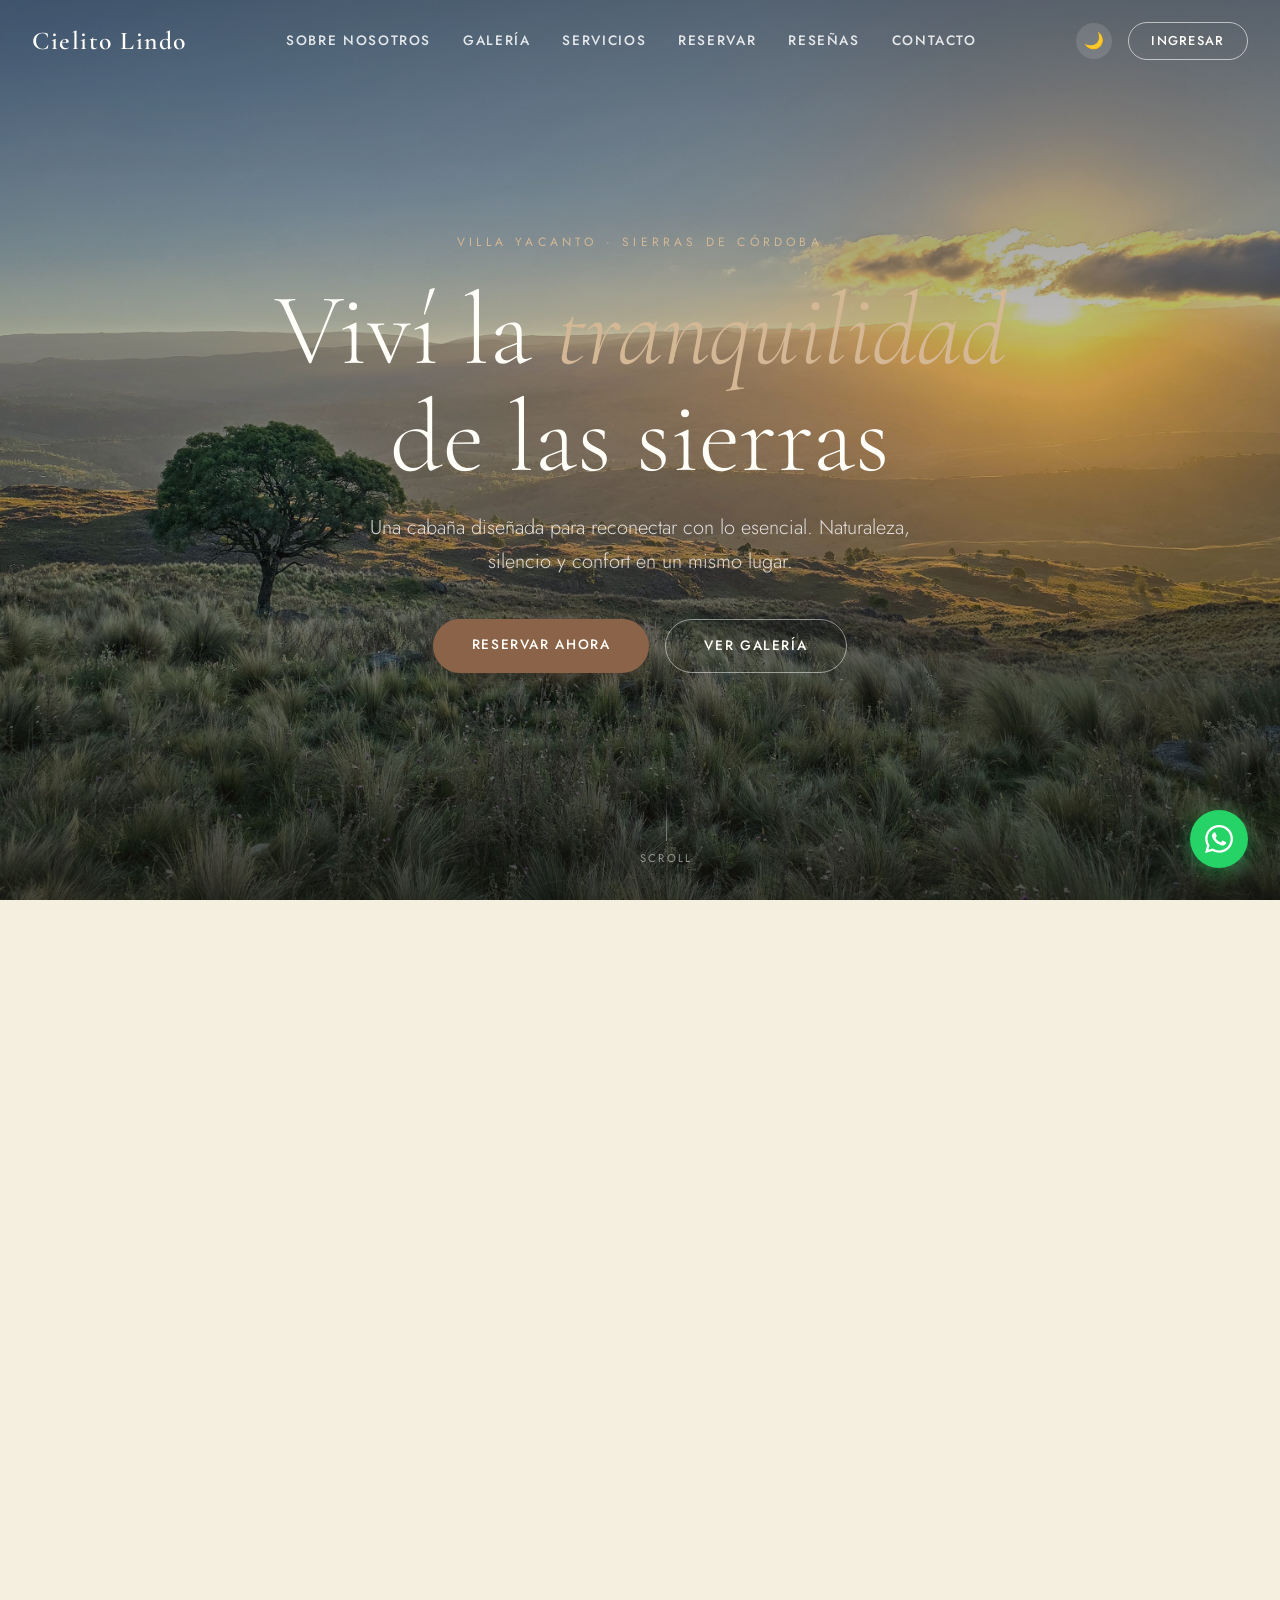
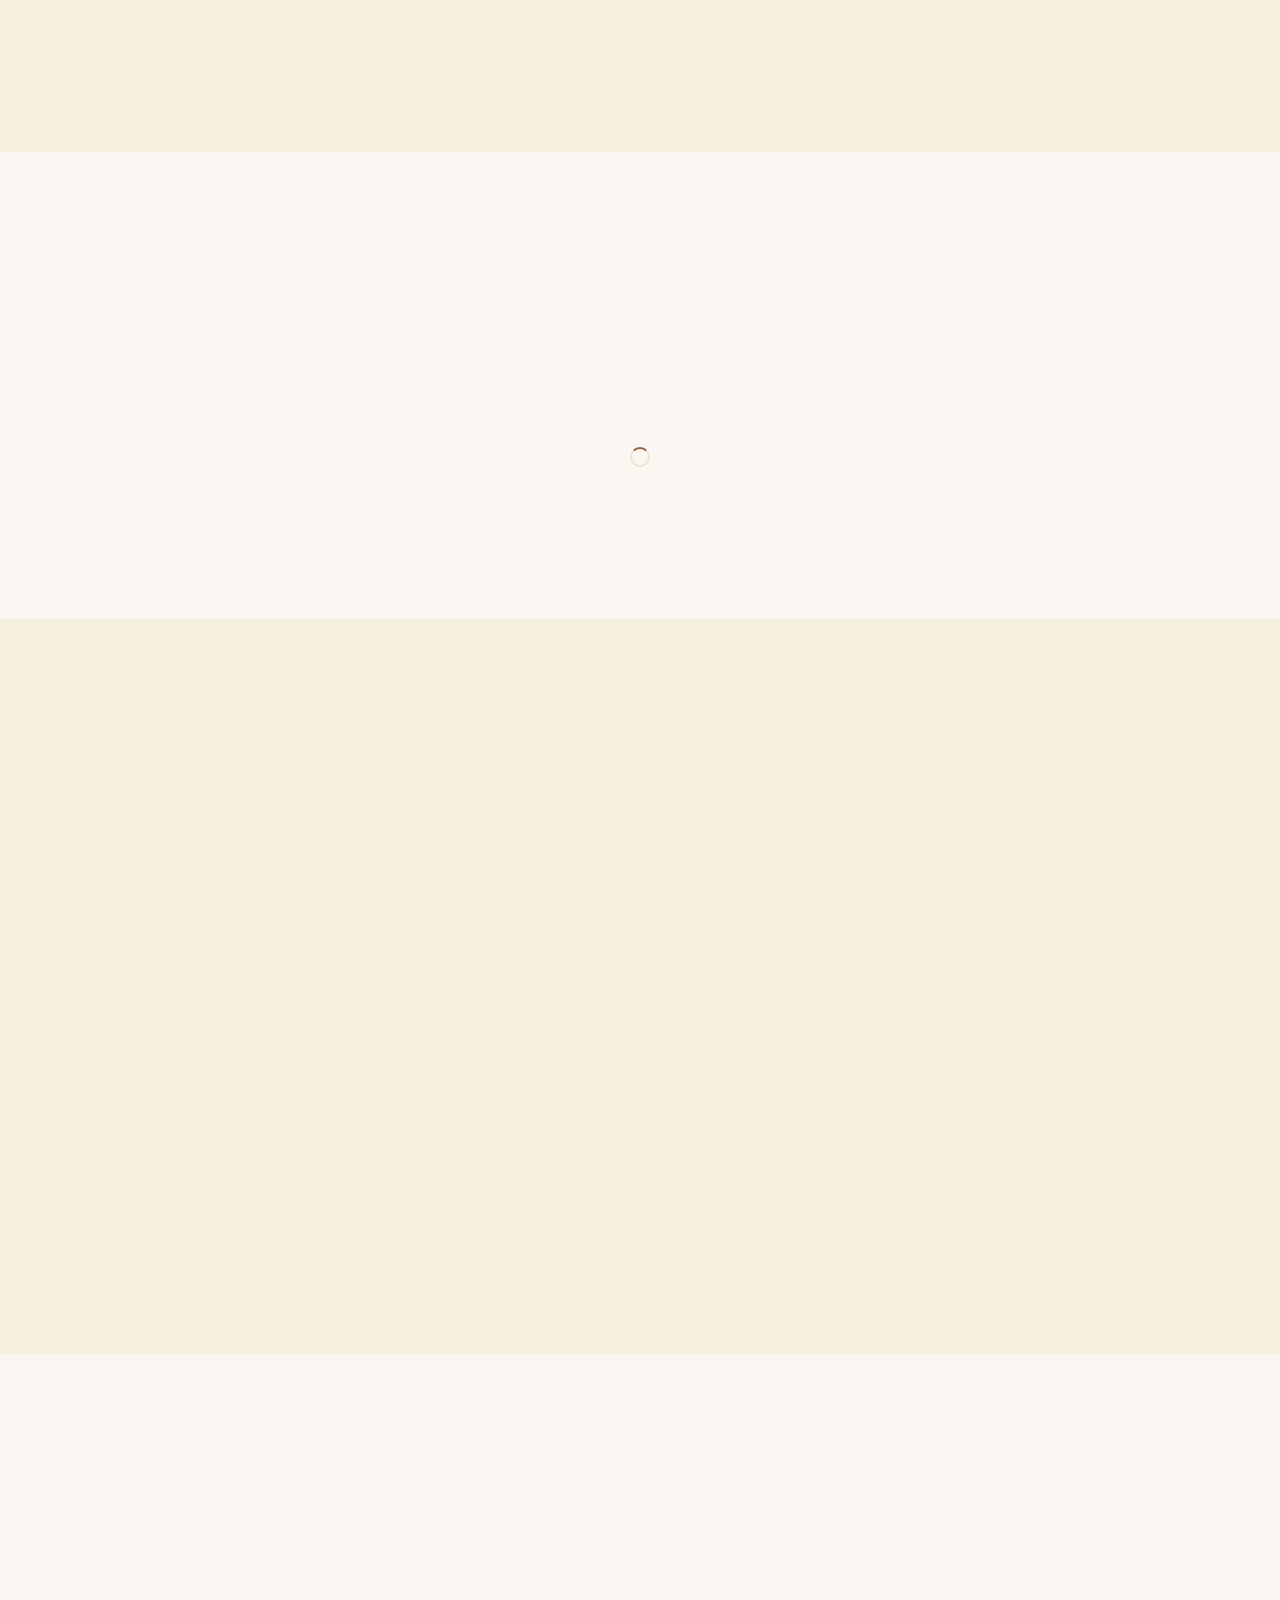
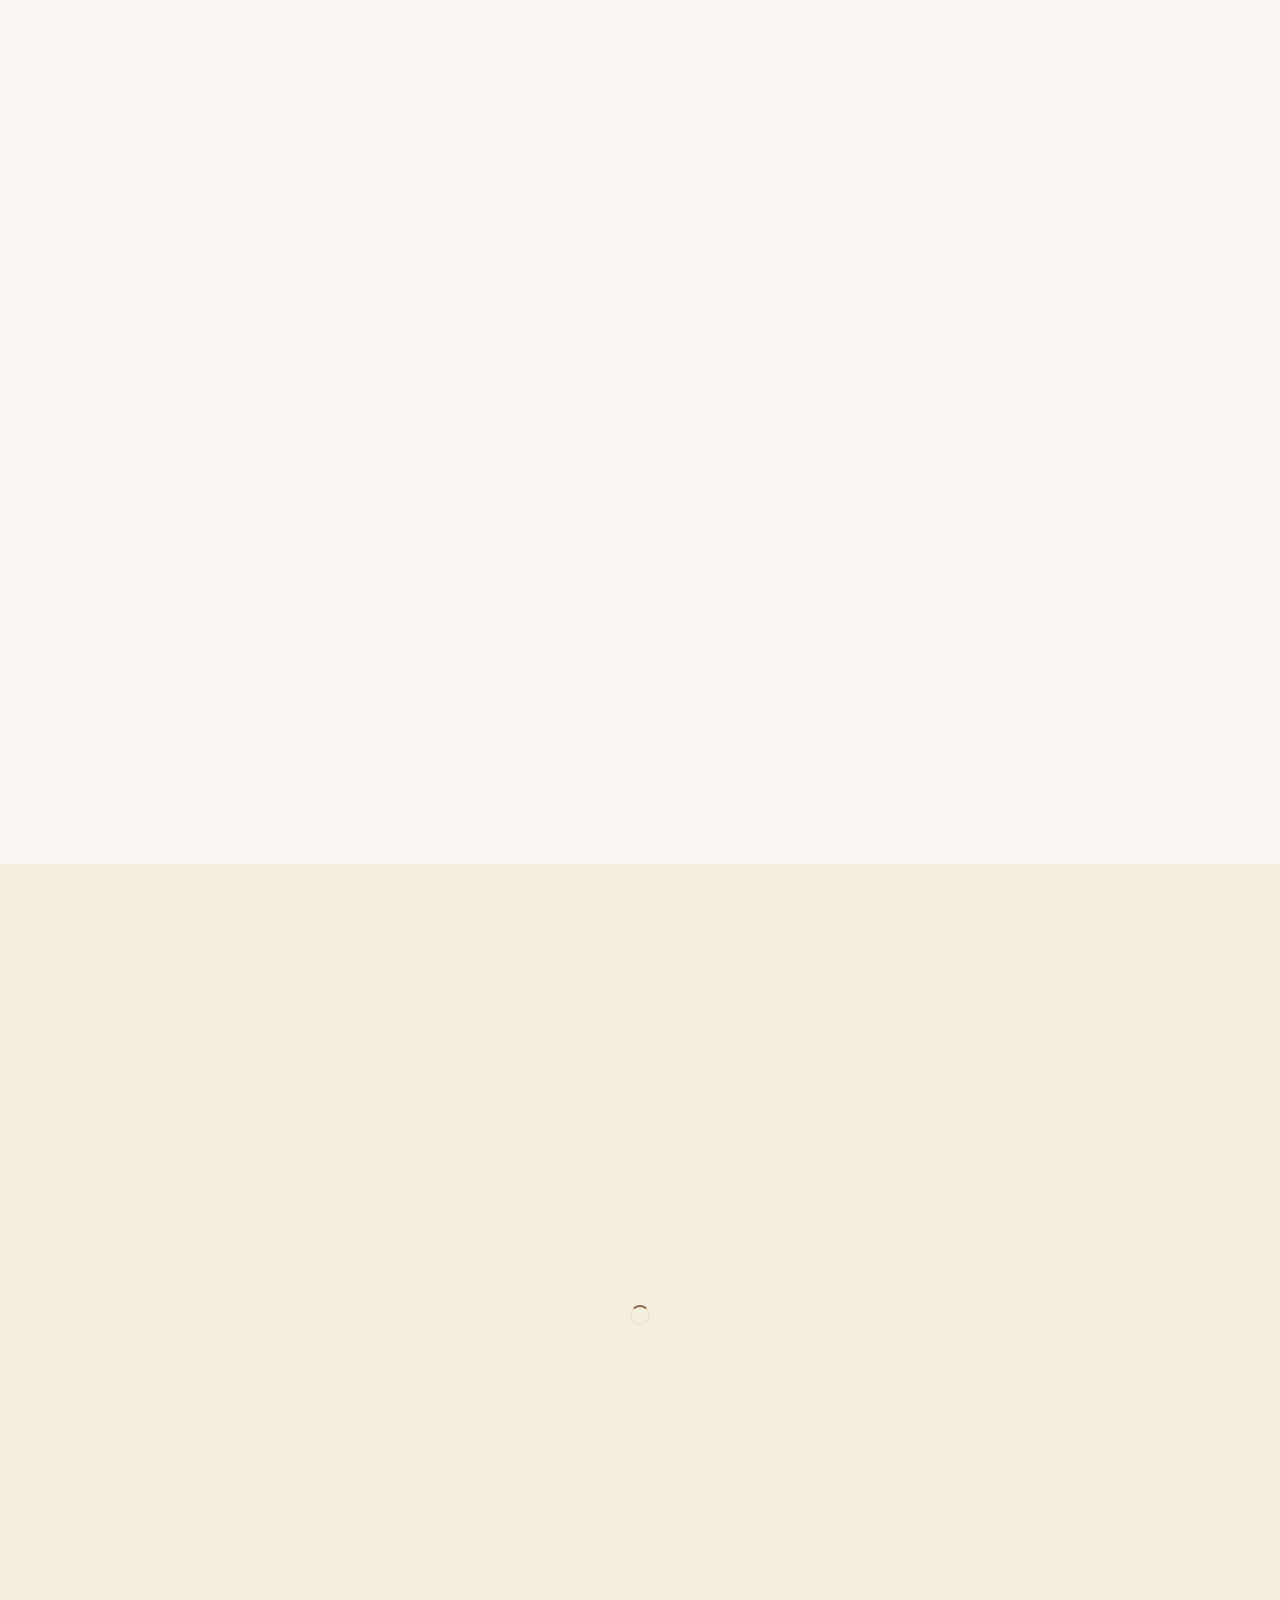
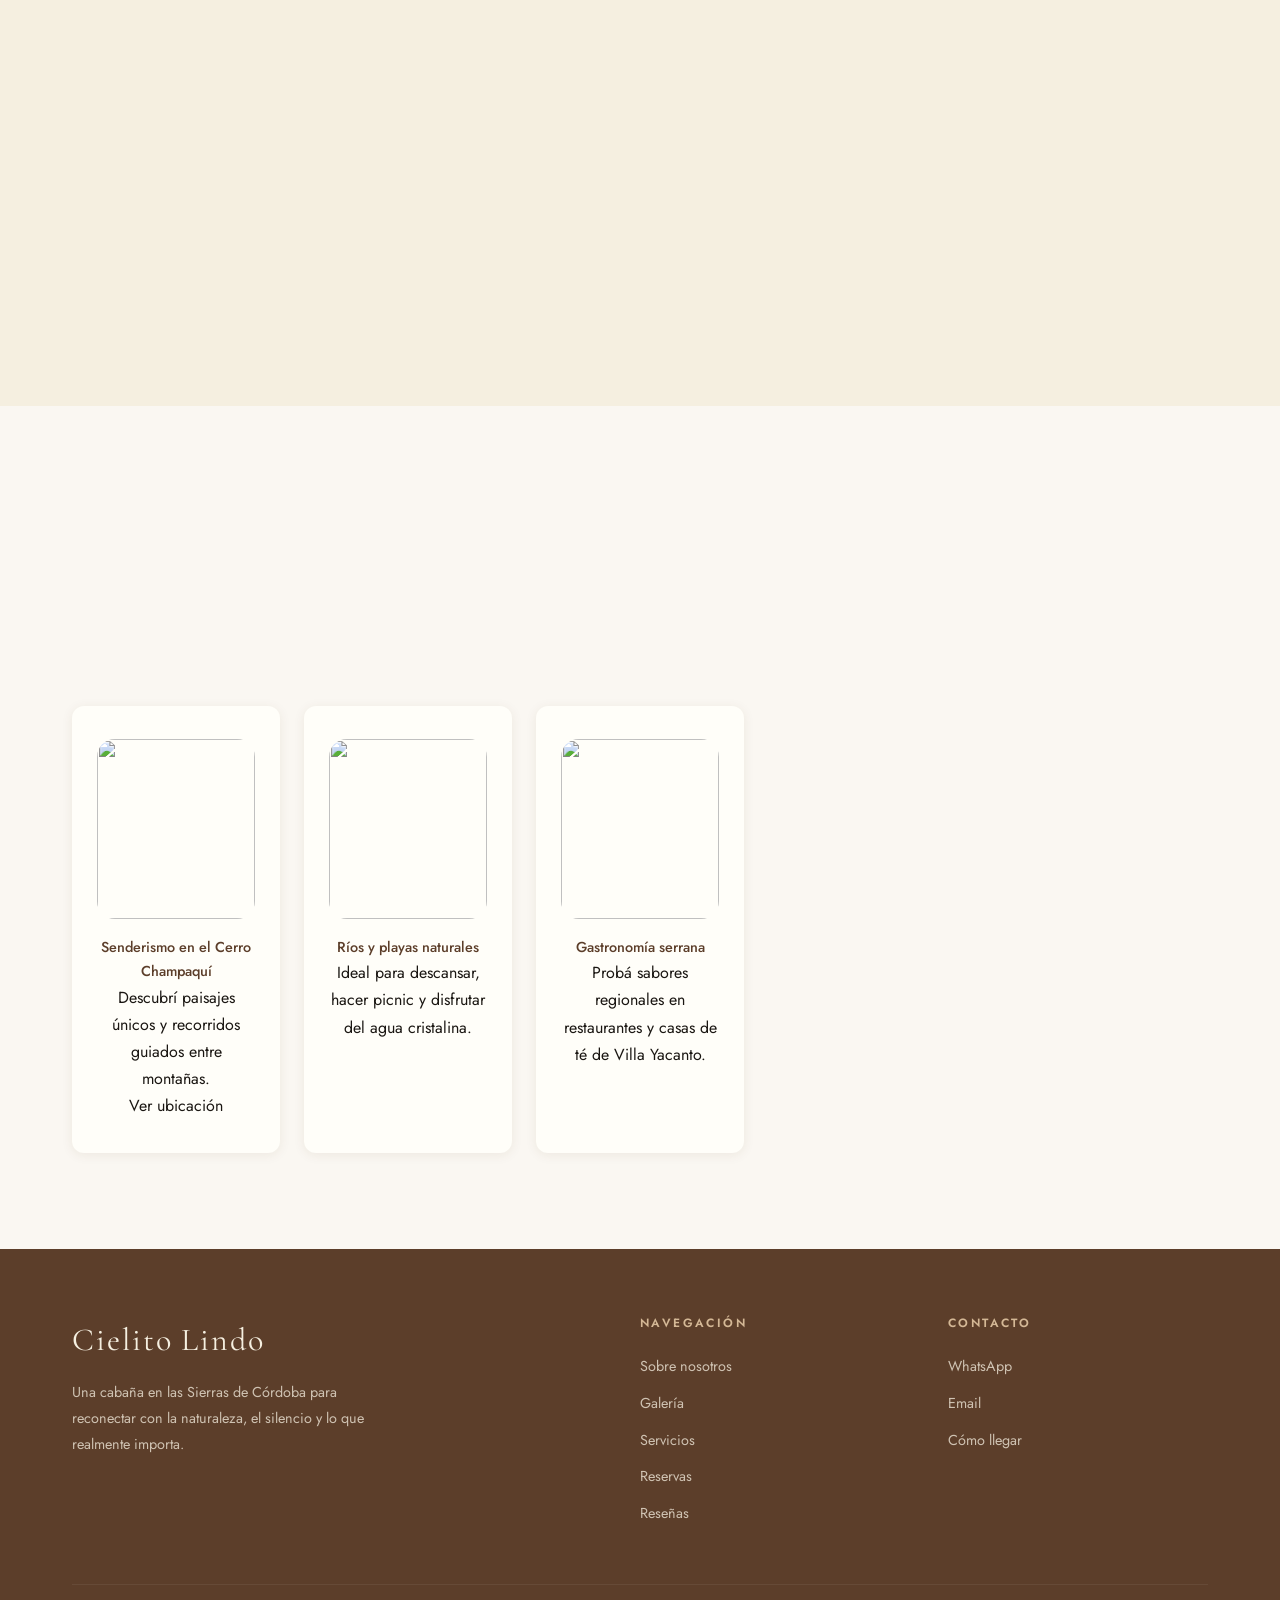
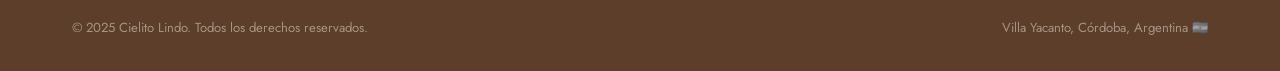
==== cielito lindo final/index.html @ 293a722e "Agregar proyecto completo" ====
<!DOCTYPE html>
<html lang="es">
<head>
  <meta charset="UTF-8">
  <meta name="viewport" content="width=device-width, initial-scale=1.0">
  <meta name="description" content="Cielito Lindo — Cabaña de montaña en Villa Yacanto, Córdoba. Viví la tranquilidad de las sierras. Reservas online.">
  <meta name="keywords" content="cabaña, villa yacanto, córdoba, sierras, alquiler, reservas, turismo">
  <meta property="og:title" content="Cielito Lindo — Cabaña en las Sierras de Córdoba">
  <meta property="og:description" content="Viví la tranquilidad de las sierras de Córdoba en una cabaña premium diseñada para reconectar con la naturaleza.">
  <meta property="og:image" content="https://images.unsplash.com/photo-1449158743715-0a90ebb6d2d8?w=1200&q=80">
  <meta property="og:type" content="website">
  <title>Cielito Lindo — Cabaña en las Sierras de Córdoba</title>
  <link rel="icon" href="data:image/svg+xml,<svg xmlns='http://www.w3.org/2000/svg' viewBox='0 0 100 100'><text y='.9em' font-size='90'>🏡</text></svg>">
  <link rel="stylesheet" href="css/styles.css">
</head>
<body>

<!-- ── PAGE LOADER ── -->
<div id="page-loader">
  <div class="loader-logo">Cielito Lindo</div>
  <div class="loader-bar"></div>
</div>

<!-- ── TOAST CONTAINER ── -->
<div id="toast-container"></div>

<!-- ── WHATSAPP FLOTANTE ── -->
<a href="https://wa.me/5493516000000?text=Hola!%20Me%20interesa%20reservar%20la%20cabaña%20Cielito%20Lindo."
   target="_blank" rel="noopener" class="whatsapp-float" aria-label="Contactar por WhatsApp">
  <svg viewBox="0 0 24 24" xmlns="http://www.w3.org/2000/svg">
    <path d="M17.472 14.382c-.297-.149-1.758-.867-2.03-.967-.273-.099-.471-.148-.67.15-.197.297-.767.966-.94 1.164-.173.199-.347.223-.644.075-.297-.15-1.255-.463-2.39-1.475-.883-.788-1.48-1.761-1.653-2.059-.173-.297-.018-.458.13-.606.134-.133.298-.347.446-.52.149-.174.198-.298.298-.497.099-.198.05-.371-.025-.52-.075-.149-.669-1.612-.916-2.207-.242-.579-.487-.5-.669-.51-.173-.008-.371-.01-.57-.01-.198 0-.52.074-.792.372-.272.297-1.04 1.016-1.04 2.479 0 1.462 1.065 2.875 1.213 3.074.149.198 2.096 3.2 5.077 4.487.709.306 1.262.489 1.694.625.712.227 1.36.195 1.871.118.571-.085 1.758-.719 2.006-1.413.248-.694.248-1.289.173-1.413-.074-.124-.272-.198-.57-.347m-5.421 7.403h-.004a9.87 9.87 0 01-5.031-1.378l-.361-.214-3.741.982.998-3.648-.235-.374a9.86 9.86 0 01-1.51-5.26c.001-5.45 4.436-9.884 9.888-9.884 2.64 0 5.122 1.03 6.988 2.898a9.825 9.825 0 012.893 6.994c-.003 5.45-4.437 9.884-9.885 9.884m8.413-18.297A11.815 11.815 0 0012.05 0C5.495 0 .16 5.335.157 11.892c0 2.096.547 4.142 1.588 5.945L.057 24l6.305-1.654a11.882 11.882 0 005.683 1.448h.005c6.554 0 11.89-5.335 11.893-11.893a11.821 11.821 0 00-3.48-8.413z"/>
  </svg>
</a>

<!-- ── NAVBAR ── -->
<nav class="navbar" id="navbar">
  <a href="index.html" class="navbar__logo">Cielito Lindo</a>

  <div class="navbar__links" id="nav-links">
    <a href="#sobre">Sobre nosotros</a>
    <a href="#galeria">Galería</a>
    <a href="#servicios">Servicios</a>
    <a href="#disponibilidad">Reservar</a>
    <a href="#resenas">Reseñas</a>
    <a href="#contacto">Contacto</a>
  </div>

  <div class="navbar__actions">
    <button class="btn-theme" id="theme-toggle" aria-label="Cambiar tema">🌙</button>
    <button class="btn-nav-login" id="nav-login-btn" onclick="openLoginModal()">Ingresar</button>
    <div class="nav-user-menu" id="nav-user-menu">
      <span class="nav-username" id="nav-user-name"></span>
      <a href="admin.html" class="btn-nav-admin" id="nav-admin-btn">Admin</a>
      <button class="btn-logout" onclick="Auth.logout()">Salir</button>
    </div>
    <button class="btn-hamburger" id="hamburger" aria-label="Menú">
      <span></span><span></span><span></span>
    </button>
  </div>
</nav>
<button class="close-menu" id="close-menu" aria-label="Cerrar menú">✕</button>

<!-- ── HERO ── -->
<section class="hero" id="hero">
  <div class="hero__bg" id="hero-bg"></div>
  <div class="hero__content">
    <span class="hero__eyebrow">Villa Yacanto · Sierras de Córdoba</span>
    <h1 class="hero__title">Viví la <em>tranquilidad</em><br>de las sierras</h1>
    <p class="hero__subtitle">Una cabaña diseñada para reconectar con lo esencial. Naturaleza, silencio y confort en un mismo lugar.</p>
    <div class="hero__actions">
      <a href="#disponibilidad" class="btn-primary">Reservar ahora</a>
      <a href="#galeria" class="btn-secondary">Ver galería</a>
    </div>
  </div>
  <div class="hero__scroll">
    <div class="scroll-line"></div>
    <span>Scroll</span>
  </div>
</section>

<!-- ── SOBRE LA CABAÑA ── -->
<section id="sobre">
  <div class="section-inner">
    <div class="about-grid">
      <div class="about-image-wrap fade-up">
        <img src="img/aboutimg.jpg"
             alt="Cielito Lindo — Vista exterior" loading="lazy">
        <div class="about-badge">
          <span class="about-badge__num">★ 5.0</span>
          <span class="about-badge__text">Huéspedes felices</span>
        </div>
      </div>
      <div class="fade-up fade-up-delay-2">
        <span class="section-label">Sobre la cabaña</span>
        <h2 class="section-title">Un refugio <em>único</em><br>en las sierras</h2>
        <div class="divider"></div>
        <p class="section-subtitle" id="cabin-description">
          Una cabaña de montaña diseñada para reconectar con lo esencial. Rodeada de naturaleza, con vistas únicas a las Sierras de Córdoba. Cada detalle fue pensado para que tu estadía sea una experiencia memorable.
        </p>
        <div class="about-features">
          <div class="about-feature">
            <span class="about-feature__icon">🌄</span>
            <div class="about-feature__text">
              <strong>Vistas únicas</strong>
              <span>Panorama 360° a las sierras</span>
            </div>
          </div>
          <div class="about-feature">
            <span class="about-feature__icon">🏡</span>
            <div class="about-feature__text">
              <strong>Hasta 6 personas</strong>
              <span>Espacio amplio y cómodo</span>
            </div>
          </div>
          <div class="about-feature">
            <span class="about-feature__icon">🌿</span>
            <div class="about-feature__text">
              <strong>Entorno natural</strong>
              <span>Bosques y quebradas cercanas</span>
            </div>
          </div>
        </div>
      </div>
    </div>
  </div>
</section>

<!-- ── GALERÍA ── -->
<section class="gallery-section" id="galeria">
  <div class="section-inner">
    <div class="fade-up" style="text-align:center;">
      <span class="section-label">Galería</span>
      <h2 class="section-title">Sentí el <em>ambiente</em></h2>
    </div>
    <div class="gallery-grid" id="gallery-grid">
      <!-- Renderizado por gallery.js -->
      <div style="grid-column:span 3; text-align:center; padding:3rem;">
        <span class="loader-sm"></span>
      </div>
    </div>
  </div>
</section>

<!-- Lightbox -->
<div id="lightbox">
  <img id="lb-img" src="" alt="Galería">
  <button class="lb-btn" id="lb-close" aria-label="Cerrar">✕</button>
  <button class="lb-btn" id="lb-prev" aria-label="Anterior">‹</button>
  <button class="lb-btn" id="lb-next" aria-label="Siguiente">›</button>
  <span id="lb-counter"></span>
</div>

<!-- ── SERVICIOS ── -->
<section id="servicios">
  <div class="section-inner">
    <div class="fade-up" style="text-align:center; max-width:600px; margin:0 auto 1rem;">
      <span class="section-label">Servicios</span>
      <h2 class="section-title">Todo lo que <em>necesitás</em></h2>
      <p class="section-subtitle" style="margin:0 auto;">Equipada con todo para que solo tengas que llegar y disfrutar.</p>
    </div>
    <div class="services-grid">
      <div class="service-card fade-up fade-up-delay-1"><div class="service-card__icon">📶</div><div class="service-card__name">WiFi de alta velocidad</div></div>
      <div class="service-card fade-up fade-up-delay-1"><div class="service-card__icon">🏊</div><div class="service-card__name">Pileta privada</div></div>
      <div class="service-card fade-up fade-up-delay-2"><div class="service-card__icon">🔥</div><div class="service-card__name">Asador con parrilla</div></div>
      <div class="service-card fade-up fade-up-delay-2"><div class="service-card__icon">🍳</div><div class="service-card__name">Cocina equipada</div></div>
      <div class="service-card fade-up fade-up-delay-3"><div class="service-card__icon">🚗</div><div class="service-card__name">Estacionamiento</div></div>
      <div class="service-card fade-up fade-up-delay-3"><div class="service-card__icon">❄️</div><div class="service-card__name">Aire acondicionado</div></div>
      <div class="service-card fade-up fade-up-delay-1"><div class="service-card__icon">🌡️</div><div class="service-card__name">Calefacción</div></div>
      <div class="service-card fade-up fade-up-delay-2"><div class="service-card__icon">📺</div><div class="service-card__name">Smart TV 4K</div></div>
      <div class="service-card fade-up fade-up-delay-3"><div class="service-card__icon">⛰️</div><div class="service-card__name">Vista a las sierras</div></div>
    </div>
  </div>
</section>

<!-- ── DISPONIBILIDAD Y RESERVA ── -->
<section class="booking-section" id="disponibilidad">
  <div class="section-inner">
    <div class="fade-up">
      <span class="section-label">Disponibilidad</span>
      <h2 class="section-title">Elegí tus <em>fechas</em></h2>
      <p class="section-subtitle">Seleccioná el día de llegada y salida. Los días marcados ya están reservados.</p>
    </div>
    <div class="booking-layout">
      <!-- Calendario -->
      <div class="fade-up fade-up-delay-1">
        <div id="calendar-container"></div>
        <div class="cal-legend">
          <span><span class="legend-dot legend-dot--blocked"></span> No disponible</span>
          <span><span class="legend-dot legend-dot--available"></span> Check-in / Check-out</span>
          <span><span class="legend-dot legend-dot--selected"></span> Rango seleccionado</span>
        </div>
      </div>
      <!-- Formulario de reserva -->
      <div class="fade-up fade-up-delay-2">
        <div class="booking-card">
          <div class="booking-card__title">Reservar cabaña</div>
          <div class="booking-card__price">desde <strong id="price-per-night">$45.000</strong> / noche</div>
          <div class="booking-dates-display">
            <div class="booking-date-box" id="checkin-box">
              <span class="booking-date-box__label">Check-in</span>
              <span class="booking-date-box__value" id="checkin-display">Seleccioná</span>
            </div>
            <div class="booking-date-box" id="checkout-box">
              <span class="booking-date-box__label">Check-out</span>
              <span class="booking-date-box__value" id="checkout-display">Seleccioná</span>
            </div>
          </div>
          <div class="booking-summary" id="booking-summary">
            <div class="booking-summary-row">
              <span id="nights-label">— noches</span>
              <span id="nights-price">$—</span>
            </div>
            <div class="booking-summary-row total">
              <span>Total</span>
              <span id="total-price">$—</span>
            </div>
          </div>
          <div class="form-field">
            <label class="form-label" for="book-persons">Cantidad de personas</label>
            <select class="form-input" id="book-persons">
              <option value="1">1 persona</option>
              <option value="2" selected>2 personas</option>
              <option value="3">3 personas</option>
              <option value="4">4 personas</option>
              <option value="5">5 personas</option>
              <option value="6">6 personas</option>
            </select>
          </div>
          <div class="form-field">
            <label class="form-label" for="book-phone">Teléfono de contacto</label>
            <input type="tel" class="form-input" id="book-phone" placeholder="+54 9 351 000 0000">
          </div>
          <div class="form-field">
            <label class="form-label" for="book-notes">Notas (opcional)</label>
            <textarea class="form-input" id="book-notes" rows="3" placeholder="Llegada estimada, necesidades especiales..."></textarea>
          </div>
          <button class="btn-book" id="btn-book" onclick="handleBooking()">
            Confirmar reserva
          </button>
        </div>
      </div>
    </div>
  </div>
</section>

<!-- ── RESEÑAS ── -->
<section id="resenas">
  <div class="section-inner">
    <div class="fade-up">
      <span class="section-label">Reseñas</span>
      <h2 class="section-title">Lo que dicen <em>nuestros huéspedes</em></h2>
    </div>
    <div class="reviews-header fade-up">
      <div class="reviews-score">
        <div class="reviews-score__num" id="reviews-avg">5.0</div>
        <div class="reviews-score__stars" id="reviews-stars">★★★★★</div>
        <div class="reviews-score__count" id="reviews-count">cargando...</div>
      </div>
      <p class="section-subtitle">Experiencias reales de familias y parejas que eligieron las sierras de Córdoba para reconectar.</p>
    </div>
    <div class="reviews-grid" id="reviews-container">
      <div style="grid-column:1/-1;text-align:center;padding:3rem;"><span class="loader-sm"></span></div>
    </div>

    <!-- Formulario de reseña -->
    <div class="review-form-section fade-up" id="review-form-wrap">
      <div class="review-form-title">Dejá tu reseña</div>
      <div class="star-rating" id="star-rating">
        <button class="star-input active" data-star="1" aria-label="1 estrella">★</button>
        <button class="star-input active" data-star="2" aria-label="2 estrellas">★</button>
        <button class="star-input active" data-star="3" aria-label="3 estrellas">★</button>
        <button class="star-input active" data-star="4" aria-label="4 estrellas">★</button>
        <button class="star-input active" data-star="5" aria-label="5 estrellas">★</button>
      </div>
      <div class="form-field">
        <textarea class="form-input" id="review-comment" rows="4"
          placeholder="Contá tu experiencia en Cielito Lindo..."></textarea>
      </div>
      <button class="btn-submit" id="submit-review-btn" onclick="Reviews.submitReview()">
        Publicar reseña
      </button>
    </div>
  </div>
</section>

<!-- ── UBICACIÓN ── -->
<section class="location-section" id="ubicacion">
  <div class="section-inner">
    <div class="fade-up" style="text-align:center;">
      <span class="section-label">Ubicación</span>
      <h2 class="section-title">Encontranos en <em>Villa Yacanto</em></h2>
      <p class="section-subtitle" style="margin:0 auto;">Sierras de Córdoba, Argentina. A solo 2 horas de la ciudad de Córdoba.</p>
    </div>
    <div class="map-container fade-up">
      <iframe
        src="https://www.google.com/maps/embed?pb=!1m18!1m12!1m3!1d13396.77!2d-64.8597!3d-32.0874!2m3!1f0!2f0!3f0!3m2!1i1024!2i768!4f13.1!3m3!1m2!1s0x95ce4b5fd35d4e31%3A0x1c7d1f1234567890!2sVilla%20Yacanto%2C%20C%C3%B3rdoba!5e0!3m2!1ses!2sar!4v1700000000000"
        allowfullscreen loading="lazy" referrerpolicy="no-referrer-when-downgrade"
        title="Mapa Villa Yacanto Córdoba">
      </iframe>
    </div>
  </div>
</section>

<!-- ── CONTACTO ── -->
<section id="contacto">
  <div class="section-inner">
    <div class="contact-grid">
      <div class="contact-info fade-up">
        <span class="section-label">Contacto</span>
        <h2 class="section-title">¿Tenés <em>preguntas</em>?</h2>
        <div class="divider"></div>
        <p class="section-subtitle" style="margin-bottom:2.5rem;">Estamos disponibles para ayudarte a planificar tu estadía perfecta en las sierras.</p>
        <div class="contact-item">
          <div class="contact-icon">📍</div>
          <div>
            <div class="contact-item-title">Ubicación</div>
            <div class="contact-item-value">Villa Yacanto, Córdoba, Argentina</div>
          </div>
        </div>
        <div class="contact-item">
          <div class="contact-icon">📱</div>
          <div>
            <div class="contact-item-title">WhatsApp</div>
            <div class="contact-item-value">+54 9 351 600-0000</div>
          </div>
        </div>
        <div class="contact-item">
          <div class="contact-icon">✉️</div>
          <div>
            <div class="contact-item-title">Email</div>
            <div class="contact-item-value">hola@cielitolindo.com.ar</div>
          </div>
        </div>
        <div class="contact-item">
          <div class="contact-icon">🕐</div>
          <div>
            <div class="contact-item-title">Horario de atención</div>
            <div class="contact-item-value">Lunes a Domingo · 9:00 – 21:00</div>
          </div>
        </div>
      </div>
      <div class="contact-form fade-up fade-up-delay-2">
        <div class="form-field">
          <label class="form-label" for="contact-name">Nombre completo</label>
          <input type="text" class="form-input" id="contact-name" placeholder="Tu nombre">
        </div>
        <div class="form-field">
          <label class="form-label" for="contact-email">Email</label>
          <input type="email" class="form-input" id="contact-email" placeholder="tu@email.com">
        </div>
        <div class="form-field">
          <label class="form-label" for="contact-phone">Teléfono</label>
          <input type="tel" class="form-input" id="contact-phone" placeholder="+54 9 ...">
        </div>
        <div class="form-field">
          <label class="form-label" for="contact-msg">Mensaje</label>
          <textarea class="form-input" id="contact-msg" rows="5"
            placeholder="Contanos qué necesitás..."></textarea>
        </div>
        <button class="btn-submit" onclick="sendContactForm()">Enviar mensaje</button>
      </div>
    </div>
  </div>
</section>

<!-- ── FOOTER ── -->

<section id="yacanto" class="gallery-section">
  <div class="section-inner">
    <div class="fade-up" style="text-align:center;">
      <span class="section-label">Villa Yacanto</span>
      <h2 class="section-title">Qué hacer en <em>Yacanto</em></h2>
      <p class="section-subtitle">Experiencias y lugares para disfrutar durante tu estadía.</p>
    </div>
    <div class="services-grid">
      <div class="service-card">
        <img src="https://images.unsplash.com/photo-1506744038136-46273834b3fb?w=800&q=80" style="width:100%;height:180px;object-fit:cover;border-radius:18px;margin-bottom:1rem;">
        <div class="service-card__name">Senderismo en el Cerro Champaquí</div>
        <p>Descubrí paisajes únicos y recorridos guiados entre montañas.</p>
        <a href="https://maps.app.goo.gl/Lmy6X31DyHxZQ6G19" target="_blank">Ver ubicación</a>
      </div>
      <div class="service-card">
        <img src="https://images.unsplash.com/photo-1500530855697-b586d89ba3ee?w=800&q=80" style="width:100%;height:180px;object-fit:cover;border-radius:18px;margin-bottom:1rem;">
        <div class="service-card__name">Ríos y playas naturales</div>
        <p>Ideal para descansar, hacer picnic y disfrutar del agua cristalina.</p>
      </div>
      <div class="service-card">
        <img src="https://images.unsplash.com/photo-1510798831971-661eb04b3739?w=800&q=80" style="width:100%;height:180px;object-fit:cover;border-radius:18px;margin-bottom:1rem;">
        <div class="service-card__name">Gastronomía serrana</div>
        <p>Probá sabores regionales en restaurantes y casas de té de Villa Yacanto.</p>
      </div>
    </div>
  </div>
</section>

<footer>
  <div class="footer-inner">
    <div class="footer-grid">
      <div>
        <div class="footer-logo">Cielito Lindo</div>
        <p class="footer-desc">Una cabaña en las Sierras de Córdoba para reconectar con la naturaleza, el silencio y lo que realmente importa.</p>
      </div>
      <div>
        <div class="footer-heading">Navegación</div>
        <ul class="footer-links">
          <li><a href="#sobre">Sobre nosotros</a></li>
          <li><a href="#galeria">Galería</a></li>
          <li><a href="#servicios">Servicios</a></li>
          <li><a href="#disponibilidad">Reservas</a></li>
          <li><a href="#resenas">Reseñas</a></li>
        </ul>
      </div>
      <div>
        <div class="footer-heading">Contacto</div>
        <ul class="footer-links">
          <li><a href="https://wa.me/5493516000000" target="_blank">WhatsApp</a></li>
          <li><a href="mailto:hola@cielitolindo.com.ar">Email</a></li>
          <li><a href="#ubicacion">Cómo llegar</a></li>
        </ul>
      </div>
    </div>
    <div class="footer-bottom">
      <span>© 2025 Cielito Lindo. Todos los derechos reservados.</span>
      <span>Villa Yacanto, Córdoba, Argentina 🇦🇷</span>
    </div>
  </div>
</footer>

<!-- ── MODAL LOGIN/REGISTRO ── -->
<div class="modal-overlay" id="login-modal">
  <div class="modal">
    <button class="modal__close" onclick="closeLoginModal()" aria-label="Cerrar">✕</button>
    <div class="modal__title">Bienvenido</div>
    <div class="modal__subtitle">Ingresá para poder reservar y dejar reseñas</div>
    <div class="modal-tabs">
      <button class="modal-tab active" onclick="switchAuthTab('login', this)">Ingresar</button>
      <button class="modal-tab" onclick="switchAuthTab('register', this)">Registrarse</button>
    </div>

    <!-- Login Tab -->
    <div class="modal-tab-content active" id="tab-login">
      <button class="btn-google" onclick="Auth.loginWithGoogle().then(r => r.ok && closeLoginModal())">
        <svg width="18" height="18" viewBox="0 0 48 48"><path fill="#EA4335" d="M24 9.5c3.54 0 6.71 1.22 9.21 3.6l6.85-6.85C35.9 2.38 30.47 0 24 0 14.62 0 6.51 5.38 2.56 13.22l7.98 6.19C12.43 13.72 17.74 9.5 24 9.5z"/><path fill="#4285F4" d="M46.98 24.55c0-1.57-.15-3.09-.38-4.55H24v9.02h12.94c-.58 2.96-2.26 5.48-4.78 7.18l7.73 6c4.51-4.18 7.09-10.36 7.09-17.65z"/><path fill="#FBBC05" d="M10.53 28.59c-.48-1.45-.76-2.99-.76-4.59s.27-3.14.76-4.59l-7.98-6.19C.92 16.46 0 20.12 0 24c0 3.88.92 7.54 2.56 10.78l7.97-6.19z"/><path fill="#34A853" d="M24 48c6.48 0 11.93-2.13 15.89-5.81l-7.73-6c-2.18 1.48-4.97 2.35-8.16 2.35-6.26 0-11.57-4.22-13.47-9.91l-7.98 6.19C6.51 42.62 14.62 48 24 48z"/></svg>
        Continuar con Google
      </button>
      <div class="divider-or">o con email</div>
      <div class="form-field">
        <label class="form-label" for="login-email">Email</label>
        <input type="email" class="form-input" id="login-email" placeholder="tu@email.com" autocomplete="email">
      </div>
      <div class="form-field">
        <label class="form-label" for="login-password">Contraseña</label>
        <input type="password" class="form-input" id="login-password" placeholder="••••••••" autocomplete="current-password">
      </div>
      <button class="btn-submit" onclick="handleLogin()">Ingresar</button>
    </div>

    <!-- Register Tab -->
    <div class="modal-tab-content" id="tab-register">
      <div class="form-field">
        <label class="form-label" for="reg-name">Nombre completo</label>
        <input type="text" class="form-input" id="reg-name" placeholder="Tu nombre" autocomplete="name">
      </div>
      <div class="form-field">
        <label class="form-label" for="reg-email">Email</label>
        <input type="email" class="form-input" id="reg-email" placeholder="tu@email.com" autocomplete="email">
      </div>
      <div class="form-field">
        <label class="form-label" for="reg-phone">Teléfono</label>
        <input type="tel" class="form-input" id="reg-phone" placeholder="+54 9 351 000 0000" autocomplete="tel">
      </div>
      <div class="form-field">
        <label class="form-label" for="reg-password">Contraseña</label>
        <input type="password" class="form-input" id="reg-password" placeholder="Mínimo 6 caracteres" autocomplete="new-password">
      </div>
      <button class="btn-submit" onclick="handleRegister()">Crear cuenta</button>
    </div>
  </div>
</div>

<!-- ── FIREBASE SDKs ── -->
<script src="https://www.gstatic.com/firebasejs/9.23.0/firebase-app-compat.js"></script>
<script src="https://www.gstatic.com/firebasejs/9.23.0/firebase-auth-compat.js"></script>
<script src="https://www.gstatic.com/firebasejs/9.23.0/firebase-firestore-compat.js"></script>
<script src="https://www.gstatic.com/firebasejs/9.23.0/firebase-storage-compat.js"></script>


<!-- ── APP SCRIPTS ── -->
<script src="js/firebase-config.js"></script>
<script src="js/auth.js"></script>
<script src="js/bookings.js"></script>
<script src="js/gallery.js"></script>
<script src="js/main.js"></script>
</body>
</html>
---- cielito lindo final/css/styles.css ----
/* ============================================================
   CIELITO LINDO - Estilos Premium
   Paleta: Beige cálido, marrón madera, verde oliva, arena
   ============================================================ */

@import url('https://fonts.googleapis.com/css2?family=Cormorant+Garamond:ital,wght@0,300;0,400;0,500;0,600;1,300;1,400&family=Jost:wght@300;400;500;600&display=swap');

/* ── Variables ── */
:root {
  --beige:        #F5EFE0;
  --beige-dark:   #EDE4CF;
  --sand:         #D4B896;
  --wood:         #8B6348;
  --wood-dark:    #5C3E2A;
  --olive:        #6B7B4E;
  --olive-light:  #8FA06A;
  --cream:        #FAF7F2;
  --white:        #FFFEF9;
  --black:        #1A1612;
  --gray:         #7A6E64;
  --gray-light:   #C8C0B8;
  --shadow-sm:    0 2px 12px rgba(90,60,30,.08);
  --shadow-md:    0 8px 32px rgba(90,60,30,.12);
  --shadow-lg:    0 20px 60px rgba(90,60,30,.18);
  --radius:       12px;
  --radius-lg:    20px;
  --transition:   .35s cubic-bezier(.4,0,.2,1);
  --font-display: 'Cormorant Garamond', Georgia, serif;
  --font-body:    'Jost', system-ui, sans-serif;
}

/* Dark mode */
[data-theme="dark"] {
  --beige:        #1E1A14;
  --beige-dark:   #2A2318;
  --cream:        #28231A;
  --white:        #322B22;
  --black:        #F5EFE0;
  --gray:         #B0A898;
  --gray-light:   #5A5048;
  --sand:         #8B6B4E;
}

/* ── Reset ── */
*, *::before, *::after { box-sizing: border-box; margin: 0; padding: 0; }
html { scroll-behavior: smooth; font-size: 16px; }
body {
  font-family: var(--font-body);
  background: var(--beige);
  color: var(--black);
  line-height: 1.7;
  overflow-x: hidden;
  transition: background var(--transition), color var(--transition);
}
img { display: block; max-width: 100%; }
a { color: inherit; text-decoration: none; }
button { cursor: pointer; border: none; background: none; font-family: inherit; }
input, textarea, select { font-family: inherit; }

/* ── Loader ── */
#page-loader {
  position: fixed; inset: 0;
  background: var(--wood-dark);
  display: flex; align-items: center; justify-content: center; flex-direction: column; gap: 20px;
  z-index: 9999;
  transition: opacity .6s ease, visibility .6s ease;
}
#page-loader.hidden { opacity: 0; visibility: hidden; }
.loader-logo {
  font-family: var(--font-display);
  font-size: 2.5rem;
  color: var(--beige);
  letter-spacing: .15em;
}
.loader-bar {
  width: 120px; height: 2px;
  background: rgba(255,255,255,.2);
  border-radius: 99px;
  overflow: hidden;
}
.loader-bar::after {
  content: '';
  display: block;
  height: 100%;
  background: var(--sand);
  animation: loaderAnim 1.8s ease infinite;
}
@keyframes loaderAnim {
  0% { width: 0; margin-left: 0; }
  50% { width: 100%; margin-left: 0; }
  100% { width: 0; margin-left: 100%; }
}

/* ── Navbar ── */
.navbar {
  position: fixed; top: 0; left: 0; right: 0; z-index: 1000;
  padding: 1.2rem 2rem;
  display: flex; align-items: center; justify-content: space-between;
  transition: all var(--transition);
}
.navbar.scrolled {
  background: rgba(245,239,224,.95);
  backdrop-filter: blur(16px);
  padding: .9rem 2rem;
  box-shadow: var(--shadow-sm);
}
[data-theme="dark"] .navbar.scrolled { background: rgba(30,26,20,.95); }
.navbar__logo {
  font-family: var(--font-display);
  font-size: 1.6rem;
  font-weight: 600;
  color: var(--white);
  letter-spacing: .06em;
  transition: color var(--transition);
}
.navbar.scrolled .navbar__logo { color: var(--wood-dark); }
.navbar__links { display: flex; align-items: center; gap: 2rem; }
.navbar__links a {
  font-size: .85rem;
  font-weight: 500;
  letter-spacing: .12em;
  text-transform: uppercase;
  color: rgba(255,255,255,.85);
  transition: color var(--transition);
}
.navbar.scrolled .navbar__links a { color: var(--gray); }
.navbar__links a:hover { color: var(--sand) !important; }
.navbar__actions { display: flex; align-items: center; gap: 1rem; }
.btn-nav-login {
  padding: .55rem 1.4rem;
  border: 1.5px solid rgba(255,255,255,.6);
  border-radius: 99px;
  font-size: .8rem;
  font-weight: 500;
  letter-spacing: .1em;
  text-transform: uppercase;
  color: var(--white);
  transition: all var(--transition);
}
.btn-nav-login:hover { background: var(--white); color: var(--wood-dark); }
.navbar.scrolled .btn-nav-login { border-color: var(--wood); color: var(--wood); }
.navbar.scrolled .btn-nav-login:hover { background: var(--wood); color: var(--white); }
.nav-user-menu { display: none; align-items: center; gap: .8rem; }
.nav-username {
  font-size: .85rem;
  color: rgba(255,255,255,.9);
  font-weight: 500;
}
.navbar.scrolled .nav-username { color: var(--gray); }
.btn-logout {
  font-size: .8rem;
  color: rgba(255,255,255,.7);
  cursor: pointer;
  transition: color var(--transition);
}
.btn-logout:hover { color: var(--sand); }
.btn-nav-admin {
  padding: .45rem 1rem;
  background: var(--olive);
  border-radius: 99px;
  font-size: .75rem;
  font-weight: 600;
  letter-spacing: .1em;
  text-transform: uppercase;
  color: var(--white);
  display: none;
}
.btn-theme {
  width: 36px; height: 36px;
  border-radius: 50%;
  background: rgba(255,255,255,.12);
  display: flex; align-items: center; justify-content: center;
  font-size: 1rem;
  color: var(--white);
  transition: all var(--transition);
}
.navbar.scrolled .btn-theme { background: var(--beige-dark); color: var(--black); }
.btn-theme:hover { transform: scale(1.1); }

/* Mobile menu */
.btn-hamburger {
  display: none;
  flex-direction: column; gap: 5px;
  width: 28px; cursor: pointer;
}
.btn-hamburger span {
  display: block; height: 2px; background: var(--white);
  border-radius: 2px; transition: all var(--transition);
}
.navbar.scrolled .btn-hamburger span { background: var(--black); }

/* ── HERO ── */
.hero {
  position: relative; height: 100vh; min-height: 700px;
  display: flex; align-items: center; justify-content: center;
  overflow: hidden;
}
.hero__bg {
  position: absolute; inset: 0;
  background:
    linear-gradient(180deg, rgba(26,22,18,.55) 0%, rgba(26,22,18,.2) 50%, rgba(26,22,18,.65) 100%),
    url('../img/hero.jpg') center/cover no-repeat;
  transform: scale(1.05);
  transition: transform 10s ease;
}
.hero:hover .hero__bg { transform: scale(1.02); }
.hero__content {
  position: relative; z-index: 1;
  text-align: center;
  padding: 0 1.5rem;
  max-width: 900px;
}
.hero__eyebrow {
  display: inline-block;
  font-size: .75rem;
  letter-spacing: .35em;
  text-transform: uppercase;
  color: var(--sand);
  margin-bottom: 1.5rem;
  opacity: 0;
  transform: translateY(20px);
  animation: fadeUp .8s .4s forwards;
}
.hero__title {
  font-family: var(--font-display);
  font-size: clamp(3rem, 8vw, 6.5rem);
  font-weight: 300;
  line-height: 1.05;
  color: var(--white);
  margin-bottom: 1.2rem;
  opacity: 0;
  transform: translateY(30px);
  animation: fadeUp .9s .6s forwards;
}
.hero__title em { font-style: italic; color: var(--sand); }
.hero__subtitle {
  font-size: clamp(1rem, 2vw, 1.25rem);
  font-weight: 300;
  color: rgba(255,255,255,.8);
  max-width: 560px;
  margin: 0 auto 2.5rem;
  opacity: 0;
  transform: translateY(20px);
  animation: fadeUp .8s .8s forwards;
}
.hero__actions {
  display: flex; gap: 1rem; justify-content: center; flex-wrap: wrap;
  opacity: 0;
  transform: translateY(20px);
  animation: fadeUp .8s 1s forwards;
}
.btn-primary {
  padding: .9rem 2.4rem;
  background: var(--wood);
  color: var(--white);
  border-radius: 99px;
  font-size: .85rem;
  font-weight: 500;
  letter-spacing: .12em;
  text-transform: uppercase;
  transition: all var(--transition);
  box-shadow: 0 4px 24px rgba(91,62,42,.4);
}
.btn-primary:hover {
  background: var(--wood-dark);
  transform: translateY(-2px);
  box-shadow: 0 8px 32px rgba(91,62,42,.45);
}
.btn-secondary {
  padding: .9rem 2.4rem;
  border: 1.5px solid rgba(255,255,255,.5);
  color: var(--white);
  border-radius: 99px;
  font-size: .85rem;
  font-weight: 500;
  letter-spacing: .12em;
  text-transform: uppercase;
  transition: all var(--transition);
}
.btn-secondary:hover { background: rgba(255,255,255,.1); border-color: var(--white); }
.hero__scroll {
  position: absolute; bottom: 2rem; left: 50%; transform: translateX(-50%);
  display: flex; flex-direction: column; align-items: center; gap: .5rem;
  color: rgba(255,255,255,.5);
  font-size: .7rem;
  letter-spacing: .2em;
  text-transform: uppercase;
  animation: fadeUp .8s 1.4s forwards;
  opacity: 0;
}
.scroll-line {
  width: 1px; height: 50px;
  background: linear-gradient(transparent, rgba(255,255,255,.4));
  animation: scrollLine 2s ease-in-out infinite;
}
@keyframes scrollLine {
  0%, 100% { opacity: .4; transform: scaleY(1); }
  50% { opacity: .8; transform: scaleY(.7); }
}

/* ── Sections ── */
section { padding: 6rem 0; }
.section-inner { max-width: 1200px; margin: 0 auto; padding: 0 2rem; }
.section-label {
  display: inline-block;
  font-size: .7rem;
  letter-spacing: .35em;
  text-transform: uppercase;
  color: var(--olive);
  margin-bottom: 1rem;
}
.section-title {
  font-family: var(--font-display);
  font-size: clamp(2rem, 5vw, 3.5rem);
  font-weight: 400;
  line-height: 1.1;
  color: var(--wood-dark);
  margin-bottom: 1.5rem;
}
[data-theme="dark"] .section-title { color: var(--sand); }
.section-title em { font-style: italic; color: var(--olive); }
.section-subtitle {
  font-size: 1rem;
  color: var(--gray);
  max-width: 560px;
  line-height: 1.8;
}
.divider {
  width: 60px; height: 2px;
  background: var(--sand);
  margin: 1.5rem 0;
  border-radius: 99px;
}

/* ── About ── */
.about-grid {
  display: grid;
  grid-template-columns: 1fr 1fr;
  gap: 5rem;
  align-items: center;
}
.about-image-wrap {
  position: relative;
}
.about-image-wrap img {
  width: 100%; border-radius: var(--radius-lg);
  box-shadow: var(--shadow-lg);
  aspect-ratio: 4/5; object-fit: cover;
}
.about-badge {
  position: absolute;
  bottom: -1.5rem; right: -1.5rem;
  background: var(--wood);
  color: var(--white);
  padding: 1.5rem;
  border-radius: var(--radius);
  text-align: center;
  box-shadow: var(--shadow-md);
}
.about-badge__num {
  font-family: var(--font-display);
  font-size: 2.5rem;
  font-weight: 600;
  display: block;
  line-height: 1;
}
.about-badge__text { font-size: .75rem; letter-spacing: .1em; text-transform: uppercase; opacity: .85; }
.about-features { display: flex; gap: 2rem; margin-top: 2.5rem; flex-wrap: wrap; }
.about-feature {
  display: flex; align-items: flex-start; gap: .75rem;
}
.about-feature__icon {
  font-size: 1.5rem;
  flex-shrink: 0;
}
.about-feature__text strong { display: block; font-size: .9rem; font-weight: 600; color: var(--wood-dark); margin-bottom: .2rem; }
.about-feature__text span { font-size: .85rem; color: var(--gray); }

/* ── Gallery ── */
.gallery-section { background: var(--cream); }
[data-theme="dark"] .gallery-section { background: var(--beige-dark); }
.gallery-grid {
  display: grid;
  grid-template-columns: repeat(3, 1fr);
  gap: 1.2rem;
  margin-top: 3rem;
}
.gallery-item {
  position: relative;
  aspect-ratio: 4/3;
  overflow: hidden;
  border-radius: var(--radius);
  cursor: pointer;
  opacity: 0;
  transform: translateY(30px);
  transition: transform var(--transition), box-shadow var(--transition);
}
.gallery-item.visible { animation: fadeUp .7s forwards; }
.gallery-item:first-child { grid-column: span 2; aspect-ratio: 16/9; }
.gallery-item img {
  width: 100%; height: 100%;
  object-fit: cover;
  transition: transform .6s ease;
}
.gallery-item:hover img { transform: scale(1.06); }
.gallery-item__overlay {
  position: absolute; inset: 0;
  background: rgba(26,22,18,0);
  display: flex; align-items: center; justify-content: center;
  transition: background var(--transition);
}
.gallery-item:hover .gallery-item__overlay { background: rgba(26,22,18,.35); }
.gallery-item__expand {
  color: var(--white);
  font-size: 2.5rem;
  opacity: 0;
  transform: scale(.7);
  transition: all var(--transition);
}
.gallery-item:hover .gallery-item__expand { opacity: 1; transform: scale(1); }

/* Lightbox */
#lightbox {
  position: fixed; inset: 0;
  background: rgba(0,0,0,.95);
  z-index: 2000;
  display: flex; align-items: center; justify-content: center;
  opacity: 0; visibility: hidden;
  transition: all .3s ease;
}
#lightbox.active { opacity: 1; visibility: visible; }
#lb-img {
  max-width: 90vw; max-height: 85vh;
  object-fit: contain;
  border-radius: var(--radius);
  transition: opacity .25s ease;
}
.lb-btn {
  position: absolute;
  color: var(--white);
  font-size: 2rem;
  background: rgba(255,255,255,.1);
  width: 52px; height: 52px;
  border-radius: 50%;
  display: flex; align-items: center; justify-content: center;
  transition: background var(--transition);
}
.lb-btn:hover { background: rgba(255,255,255,.25); }
#lb-close { top: 1.5rem; right: 1.5rem; font-size: 1.2rem; }
#lb-prev { left: 1.5rem; top: 50%; transform: translateY(-50%); }
#lb-next { right: 1.5rem; top: 50%; transform: translateY(-50%); }
#lb-counter {
  position: absolute; bottom: 1.5rem;
  color: rgba(255,255,255,.6);
  font-size: .85rem; letter-spacing: .1em;
}

/* ── Services ── */
.services-grid {
  display: grid;
  grid-template-columns: repeat(auto-fill, minmax(200px, 1fr));
  gap: 1.5rem;
  margin-top: 3rem;
}
.service-card {
  background: var(--white);
  border-radius: var(--radius);
  padding: 2rem 1.5rem;
  text-align: center;
  box-shadow: var(--shadow-sm);
  transition: all var(--transition);
  border: 1px solid transparent;
}
[data-theme="dark"] .service-card { background: var(--cream); }
.service-card:hover {
  transform: translateY(-6px);
  box-shadow: var(--shadow-md);
  border-color: var(--sand);
}
.service-card__icon { font-size: 2rem; margin-bottom: .8rem; }
.service-card__name { font-size: .9rem; font-weight: 500; color: var(--wood-dark); }
[data-theme="dark"] .service-card__name { color: var(--sand); }

/* ── Availability / Booking ── */
.booking-section { background: var(--cream); }
[data-theme="dark"] .booking-section { background: var(--beige-dark); }
.booking-layout {
  display: grid;
  grid-template-columns: 1fr 1fr;
  gap: 4rem;
  align-items: start;
  margin-top: 3rem;
}

/* Calendar */
.calendar {
  background: var(--white);
  border-radius: var(--radius-lg);
  overflow: hidden;
  box-shadow: var(--shadow-md);
}
[data-theme="dark"] .calendar { background: var(--cream); }
.calendar__header {
  display: flex; align-items: center; justify-content: space-between;
  padding: 1.5rem 1.5rem 1rem;
}
.calendar__title {
  font-family: var(--font-display);
  font-size: 1.3rem;
  font-weight: 500;
  text-transform: capitalize;
  color: var(--wood-dark);
}
[data-theme="dark"] .calendar__title { color: var(--sand); }
.cal-nav {
  width: 36px; height: 36px;
  border-radius: 50%;
  background: var(--beige);
  color: var(--wood);
  font-size: 1.1rem;
  display: flex; align-items: center; justify-content: center;
  transition: all var(--transition);
}
.cal-nav:hover { background: var(--wood); color: var(--white); }
.calendar__days-header {
  display: grid; grid-template-columns: repeat(7, 1fr);
  padding: .5rem 1rem;
  border-bottom: 1px solid var(--beige-dark);
}
.calendar__days-header span {
  text-align: center;
  font-size: .7rem;
  font-weight: 600;
  letter-spacing: .1em;
  text-transform: uppercase;
  color: var(--gray-light);
  padding: .4rem 0;
}
.calendar__grid {
  display: grid; grid-template-columns: repeat(7, 1fr);
  gap: 2px;
  padding: .8rem 1rem 1.5rem;
}
.cal-day {
  aspect-ratio: 1;
  border-radius: 50%;
  font-size: .85rem;
  font-weight: 500;
  color: var(--black);
  display: flex; align-items: center; justify-content: center;
  transition: all var(--transition);
  position: relative;
}
.cal-day:not([disabled]):not(.cal-day--past):hover {
  background: var(--beige);
  color: var(--wood);
}
.cal-day--past { color: var(--gray-light); cursor: default; }
.cal-day--blocked {
  background: var(--beige-dark);
  color: var(--gray-light);
  cursor: not-allowed;
  text-decoration: line-through;
}
.cal-day--start, .cal-day--end {
  background: var(--wood);
  color: var(--white) !important;
}
.cal-day--in-range {
  background: var(--sand);
  color: var(--white);
  border-radius: 0;
}
.cal-day--empty { background: none; border: none; cursor: default; }

/* Legend */
.cal-legend {
  display: flex; gap: 1.5rem; flex-wrap: wrap;
  margin-top: 1rem;
  font-size: .75rem;
  color: var(--gray);
}
.cal-legend span { display: flex; align-items: center; gap: .4rem; }
.legend-dot {
  width: 12px; height: 12px;
  border-radius: 50%;
}
.legend-dot--blocked { background: var(--beige-dark); border: 1px solid var(--gray-light); }
.legend-dot--available { background: var(--wood); }
.legend-dot--selected { background: var(--sand); }

/* Booking Card */
.booking-card {
  background: var(--white);
  border-radius: var(--radius-lg);
  padding: 2.5rem;
  box-shadow: var(--shadow-md);
  position: sticky; top: 100px;
}
[data-theme="dark"] .booking-card { background: var(--cream); }
.booking-card__title {
  font-family: var(--font-display);
  font-size: 1.8rem;
  color: var(--wood-dark);
  margin-bottom: .3rem;
}
[data-theme="dark"] .booking-card__title { color: var(--sand); }
.booking-card__price {
  font-size: .9rem;
  color: var(--gray);
  margin-bottom: 1.5rem;
}
.booking-card__price strong {
  font-size: 1.3rem;
  color: var(--wood);
  font-family: var(--font-display);
}
.booking-dates-display {
  display: flex; gap: 1rem;
  margin-bottom: 1.5rem;
}
.booking-date-box {
  flex: 1;
  border: 1.5px solid var(--beige-dark);
  border-radius: var(--radius);
  padding: 1rem;
  transition: border-color var(--transition);
}
.booking-date-box.filled { border-color: var(--wood); }
.booking-date-box__label {
  display: block;
  font-size: .65rem;
  letter-spacing: .15em;
  text-transform: uppercase;
  color: var(--gray-light);
  margin-bottom: .3rem;
}
.booking-date-box__value {
  font-size: .95rem;
  font-weight: 500;
  color: var(--wood-dark);
}
[data-theme="dark"] .booking-date-box__value { color: var(--sand); }
.booking-summary {
  background: var(--beige);
  border-radius: var(--radius);
  padding: 1.2rem 1.5rem;
  margin: 1.5rem 0;
  display: none;
}
[data-theme="dark"] .booking-summary { background: var(--beige-dark); }
.booking-summary.visible { display: block; }
.booking-summary-row {
  display: flex; justify-content: space-between;
  font-size: .9rem;
  padding: .4rem 0;
  color: var(--gray);
}
.booking-summary-row.total {
  font-weight: 600;
  font-size: 1rem;
  color: var(--wood-dark);
  border-top: 1px solid var(--beige-dark);
  margin-top: .5rem;
  padding-top: .8rem;
}
[data-theme="dark"] .booking-summary-row.total { color: var(--sand); }
.form-field { margin-bottom: 1.2rem; }
.form-label {
  display: block;
  font-size: .75rem;
  letter-spacing: .1em;
  text-transform: uppercase;
  color: var(--gray);
  margin-bottom: .5rem;
  font-weight: 500;
}
.form-input {
  width: 100%;
  padding: .85rem 1.1rem;
  background: var(--beige);
  border: 1.5px solid var(--beige-dark);
  border-radius: var(--radius);
  font-size: .95rem;
  color: var(--black);
  outline: none;
  transition: border-color var(--transition), box-shadow var(--transition);
}
[data-theme="dark"] .form-input { background: var(--beige-dark); border-color: var(--gray-light); color: var(--black); }
.form-input:focus { border-color: var(--wood); box-shadow: 0 0 0 3px rgba(139,99,72,.15); }
.form-input::placeholder { color: var(--gray-light); }
textarea.form-input { resize: vertical; min-height: 90px; }
.btn-book {
  width: 100%;
  padding: 1.1rem;
  background: var(--wood);
  color: var(--white);
  border-radius: var(--radius);
  font-size: .9rem;
  font-weight: 500;
  letter-spacing: .1em;
  text-transform: uppercase;
  transition: all var(--transition);
  box-shadow: 0 4px 20px rgba(91,62,42,.3);
  margin-top: .5rem;
}
.btn-book:hover:not(:disabled) {
  background: var(--wood-dark);
  transform: translateY(-1px);
  box-shadow: 0 8px 28px rgba(91,62,42,.4);
}
.btn-book:disabled { opacity: .6; cursor: not-allowed; }

/* ── Reviews ── */
.reviews-header {
  display: flex;
  align-items: center;
  gap: 2rem;
  margin-bottom: 3rem;
  flex-wrap: wrap;
}
.reviews-score {
  text-align: center;
}
.reviews-score__num {
  font-family: var(--font-display);
  font-size: 4rem;
  font-weight: 600;
  color: var(--wood);
  line-height: 1;
}
.reviews-score__stars { margin: .3rem 0; }
.reviews-score__count { font-size: .8rem; color: var(--gray); }
.reviews-grid {
  display: grid;
  grid-template-columns: repeat(auto-fill, minmax(320px, 1fr));
  gap: 1.5rem;
}
.review-card {
  background: var(--white);
  border-radius: var(--radius);
  padding: 1.8rem;
  box-shadow: var(--shadow-sm);
  transition: transform var(--transition), box-shadow var(--transition);
  border: 1px solid transparent;
}
[data-theme="dark"] .review-card { background: var(--cream); }
.review-card:hover { transform: translateY(-3px); box-shadow: var(--shadow-md); border-color: var(--beige-dark); }
.review-card__header { display: flex; align-items: center; gap: 1rem; margin-bottom: 1rem; }
.review-avatar {
  width: 44px; height: 44px;
  border-radius: 50%;
  background: var(--wood);
  color: var(--white);
  display: flex; align-items: center; justify-content: center;
  font-weight: 600;
  font-size: 1.1rem;
  flex-shrink: 0;
}
.review-name { font-weight: 600; font-size: .9rem; }
.review-date { font-size: .8rem; color: var(--gray); }
.review-stars { margin-left: auto; }
.review-text { font-size: .9rem; color: var(--gray); line-height: 1.7; }
.star { color: var(--sand); font-size: 1rem; }
.star--filled { color: #D4930A; }

/* Review form */
.review-form-section {
  margin-top: 3rem;
  background: var(--white);
  border-radius: var(--radius-lg);
  padding: 2.5rem;
  box-shadow: var(--shadow-sm);
  max-width: 600px;
}
[data-theme="dark"] .review-form-section { background: var(--cream); }
.review-form-title {
  font-family: var(--font-display);
  font-size: 1.5rem;
  color: var(--wood-dark);
  margin-bottom: 1.5rem;
}
[data-theme="dark"] .review-form-title { color: var(--sand); }
.star-rating {
  display: flex; gap: .3rem;
  margin-bottom: 1.5rem;
}
.star-input {
  font-size: 1.8rem;
  color: var(--gray-light);
  transition: color var(--transition);
  cursor: pointer;
}
.star-input.active, .star-input.star-hover { color: #D4930A; }

/* ── Location ── */
.location-section { background: var(--cream); }
[data-theme="dark"] .location-section { background: var(--beige-dark); }
.map-container {
  height: 450px;
  border-radius: var(--radius-lg);
  overflow: hidden;
  box-shadow: var(--shadow-md);
  margin-top: 3rem;
}
.map-container iframe { width: 100%; height: 100%; border: none; }

/* ── Contact ── */
.contact-grid {
  display: grid;
  grid-template-columns: 1fr 1fr;
  gap: 4rem;
  align-items: start;
}
.contact-info { padding-top: 1rem; }
.contact-item {
  display: flex; align-items: flex-start; gap: 1rem;
  margin-bottom: 2rem;
}
.contact-icon {
  width: 48px; height: 48px;
  border-radius: var(--radius);
  background: var(--wood);
  color: var(--white);
  display: flex; align-items: center; justify-content: center;
  font-size: 1.2rem;
  flex-shrink: 0;
}
.contact-item-title { font-weight: 600; font-size: .9rem; margin-bottom: .25rem; }
.contact-item-value { font-size: .9rem; color: var(--gray); }
.contact-form {
  background: var(--white);
  border-radius: var(--radius-lg);
  padding: 2.5rem;
  box-shadow: var(--shadow-md);
}
[data-theme="dark"] .contact-form { background: var(--cream); }

/* ── WhatsApp Floating ── */
.whatsapp-float {
  position: fixed;
  bottom: 2rem; right: 2rem;
  z-index: 500;
  width: 58px; height: 58px;
  background: #25D366;
  border-radius: 50%;
  display: flex; align-items: center; justify-content: center;
  box-shadow: 0 4px 20px rgba(37,211,102,.45);
  transition: all var(--transition);
  animation: pulse-wa 3s ease-in-out infinite;
}
.whatsapp-float:hover { transform: scale(1.1); box-shadow: 0 8px 30px rgba(37,211,102,.55); animation: none; }
.whatsapp-float svg { width: 28px; height: 28px; fill: white; }
@keyframes pulse-wa {
  0%, 100% { box-shadow: 0 4px 20px rgba(37,211,102,.45); }
  50% { box-shadow: 0 4px 32px rgba(37,211,102,.7), 0 0 0 8px rgba(37,211,102,.1); }
}

/* ── Footer ── */
footer {
  background: var(--wood-dark);
  color: rgba(245,239,224,.75);
  padding: 4rem 0 2rem;
}
.footer-inner {
  max-width: 1200px;
  margin: 0 auto;
  padding: 0 2rem;
}
.footer-grid {
  display: grid;
  grid-template-columns: 2fr 1fr 1fr;
  gap: 3rem;
  margin-bottom: 3rem;
}
.footer-logo {
  font-family: var(--font-display);
  font-size: 2rem;
  color: var(--beige);
  letter-spacing: .06em;
  margin-bottom: .8rem;
}
.footer-desc { font-size: .9rem; line-height: 1.8; max-width: 300px; }
.footer-heading {
  font-size: .75rem;
  letter-spacing: .2em;
  text-transform: uppercase;
  color: var(--sand);
  margin-bottom: 1.2rem;
  font-weight: 600;
}
.footer-links { list-style: none; }
.footer-links li { margin-bottom: .6rem; }
.footer-links a { font-size: .9rem; transition: color var(--transition); }
.footer-links a:hover { color: var(--sand); }
.footer-bottom {
  border-top: 1px solid rgba(255,255,255,.1);
  padding-top: 2rem;
  display: flex; justify-content: space-between; align-items: center; flex-wrap: wrap; gap: 1rem;
  font-size: .82rem;
  opacity: .65;
}

/* ── Toast ── */
#toast-container {
  position: fixed;
  top: 1.5rem; right: 1.5rem;
  z-index: 9000;
  display: flex; flex-direction: column; gap: .6rem;
}
.toast {
  display: flex; align-items: center; gap: .75rem;
  padding: .9rem 1.3rem;
  background: var(--white);
  border-radius: var(--radius);
  box-shadow: var(--shadow-md);
  font-size: .88rem;
  font-weight: 500;
  border-left: 4px solid transparent;
  opacity: 0;
  transform: translateX(30px);
  transition: all .35s ease;
  min-width: 260px;
}
.toast--visible { opacity: 1; transform: translateX(0); }
.toast--success { border-color: var(--olive); }
.toast--error { border-color: #C0392B; }
.toast--warning { border-color: #E67E22; }
.toast--info { border-color: var(--wood); }
.toast__icon {
  width: 22px; height: 22px;
  border-radius: 50%;
  display: flex; align-items: center; justify-content: center;
  font-size: .7rem;
  flex-shrink: 0;
  color: white;
}
.toast--success .toast__icon { background: var(--olive); }
.toast--error .toast__icon { background: #C0392B; }
.toast--warning .toast__icon { background: #E67E22; }
.toast--info .toast__icon { background: var(--wood); }

/* ── Modal ── */
.modal-overlay {
  position: fixed; inset: 0;
  background: rgba(0,0,0,.65);
  z-index: 1500;
  display: flex; align-items: center; justify-content: center;
  padding: 1.5rem;
  opacity: 0; visibility: hidden;
  transition: all .3s ease;
}
.modal-overlay.active { opacity: 1; visibility: visible; }
.modal {
  background: var(--white);
  border-radius: var(--radius-lg);
  padding: 2.5rem;
  max-width: 440px; width: 100%;
  box-shadow: var(--shadow-lg);
  transform: translateY(20px) scale(.97);
  transition: transform .3s ease;
  max-height: 90vh;
  overflow-y: auto;
}
[data-theme="dark"] .modal { background: var(--cream); }
.modal-overlay.active .modal { transform: translateY(0) scale(1); }
.modal__title {
  font-family: var(--font-display);
  font-size: 1.8rem;
  color: var(--wood-dark);
  margin-bottom: .3rem;
}
[data-theme="dark"] .modal__title { color: var(--sand); }
.modal__subtitle { font-size: .9rem; color: var(--gray); margin-bottom: 2rem; }
.modal__close {
  position: absolute; top: 1.2rem; right: 1.5rem;
  font-size: 1.3rem;
  color: var(--gray);
  width: 32px; height: 32px;
  border-radius: 50%;
  display: flex; align-items: center; justify-content: center;
  transition: all var(--transition);
}
.modal__close:hover { background: var(--beige); color: var(--black); }
.modal { position: relative; }
.modal-tabs { display: flex; gap: .5rem; margin-bottom: 2rem; border-bottom: 1px solid var(--beige-dark); }
.modal-tab {
  padding: .7rem 1.5rem;
  font-size: .85rem;
  font-weight: 500;
  color: var(--gray);
  border-bottom: 2px solid transparent;
  transition: all var(--transition);
  margin-bottom: -1px;
}
.modal-tab.active { color: var(--wood); border-bottom-color: var(--wood); }
.modal-tab-content { display: none; }
.modal-tab-content.active { display: block; }
.btn-google {
  width: 100%;
  padding: .85rem 1.2rem;
  border: 1.5px solid var(--beige-dark);
  border-radius: var(--radius);
  display: flex; align-items: center; justify-content: center; gap: .75rem;
  font-size: .9rem;
  font-weight: 500;
  color: var(--black);
  margin-bottom: 1.2rem;
  transition: all var(--transition);
  background: var(--white);
}
.btn-google:hover { border-color: var(--wood); box-shadow: var(--shadow-sm); }
.divider-or {
  text-align: center;
  font-size: .8rem;
  color: var(--gray-light);
  margin-bottom: 1.2rem;
  display: flex; align-items: center; gap: .8rem;
}
.divider-or::before, .divider-or::after {
  content: ''; flex: 1; height: 1px; background: var(--beige-dark);
}
.btn-submit {
  width: 100%;
  padding: .95rem;
  background: var(--wood);
  color: var(--white);
  border-radius: var(--radius);
  font-size: .9rem;
  font-weight: 500;
  letter-spacing: .08em;
  text-transform: uppercase;
  transition: all var(--transition);
  margin-top: .5rem;
}
.btn-submit:hover:not(:disabled) { background: var(--wood-dark); transform: translateY(-1px); }
.btn-submit:disabled { opacity: .6; cursor: not-allowed; }

/* ── Scroll Animations ── */
.fade-up {
  opacity: 0;
  transform: translateY(40px);
  transition: opacity .7s ease, transform .7s ease;
}
.fade-up.visible { opacity: 1; transform: translateY(0); }
.fade-up-delay-1 { transition-delay: .1s; }
.fade-up-delay-2 { transition-delay: .2s; }
.fade-up-delay-3 { transition-delay: .3s; }

@keyframes fadeUp {
  to { opacity: 1; transform: translateY(0); }
}

/* ── Admin Panel ── */
.admin-page { background: var(--beige); min-height: 100vh; }
.admin-layout { display: flex; min-height: 100vh; }
.admin-sidebar {
  width: 260px;
  background: var(--wood-dark);
  color: var(--beige);
  padding: 0;
  position: fixed;
  top: 0; left: 0; bottom: 0;
  overflow-y: auto;
  z-index: 100;
}
.admin-sidebar__logo {
  padding: 2rem 1.5rem;
  font-family: var(--font-display);
  font-size: 1.4rem;
  color: var(--beige);
  border-bottom: 1px solid rgba(255,255,255,.1);
}
.admin-sidebar__subtitle { font-size: .72rem; letter-spacing: .2em; text-transform: uppercase; opacity: .5; margin-top: .2rem; }
.admin-nav { padding: 1.5rem 1rem; }
.admin-nav-item {
  display: flex;
  align-items: center; gap: .8rem;
  padding: .85rem 1rem;
  border-radius: var(--radius);
  font-size: .9rem;
  font-weight: 500;
  color: rgba(245,239,224,.65);
  transition: all var(--transition);
  cursor: pointer;
  margin-bottom: .25rem;
}
.admin-nav-item:hover { background: rgba(255,255,255,.1); color: var(--beige); }
.admin-nav-item.active { background: rgba(255,255,255,.15); color: var(--beige); }
.admin-nav-item__icon { font-size: 1.1rem; width: 22px; text-align: center; }
.admin-main {
  margin-left: 260px;
  flex: 1;
  padding: 2rem;
}
.admin-header {
  display: flex; align-items: center; justify-content: space-between;
  margin-bottom: 2rem;
}
.admin-header__title {
  font-family: var(--font-display);
  font-size: 2rem;
  color: var(--wood-dark);
}
.admin-tab-content { display: none; }
.admin-tab-content.active { display: block; }
.stats-grid {
  display: grid;
  grid-template-columns: repeat(auto-fill, minmax(200px, 1fr));
  gap: 1.2rem;
  margin-bottom: 2.5rem;
}
.stat-card {
  background: var(--white);
  border-radius: var(--radius);
  padding: 1.5rem 1.8rem;
  box-shadow: var(--shadow-sm);
  border-top: 3px solid transparent;
}
.stat-card:nth-child(1) { border-color: var(--wood); }
.stat-card:nth-child(2) { border-color: var(--olive); }
.stat-card:nth-child(3) { border-color: var(--sand); }
.stat-card:nth-child(4) { border-color: var(--gray-light); }
.stat-card__label { font-size: .72rem; letter-spacing: .15em; text-transform: uppercase; color: var(--gray); margin-bottom: .5rem; }
.stat-card__value { font-family: var(--font-display); font-size: 2.2rem; font-weight: 600; color: var(--wood-dark); line-height: 1; }
.admin-card {
  background: var(--white);
  border-radius: var(--radius-lg);
  padding: 1.8rem;
  box-shadow: var(--shadow-sm);
  margin-bottom: 1.5rem;
}
.admin-card__header {
  display: flex; align-items: center; justify-content: space-between;
  margin-bottom: 1.5rem; flex-wrap: wrap; gap: 1rem;
}
.admin-card__title { font-weight: 600; font-size: 1rem; }
.filter-btns { display: flex; gap: .5rem; flex-wrap: wrap; }
.filter-btn {
  padding: .4rem 1rem;
  border-radius: 99px;
  font-size: .78rem;
  font-weight: 500;
  letter-spacing: .08em;
  text-transform: uppercase;
  color: var(--gray);
  border: 1px solid var(--beige-dark);
  transition: all var(--transition);
  cursor: pointer;
}
.filter-btn.active, .filter-btn:hover { background: var(--wood); color: var(--white); border-color: var(--wood); }
.table-wrap { overflow-x: auto; }
table { width: 100%; border-collapse: collapse; font-size: .88rem; }
th {
  text-align: left;
  padding: .7rem 1rem;
  font-size: .72rem;
  letter-spacing: .12em;
  text-transform: uppercase;
  color: var(--gray);
  border-bottom: 1px solid var(--beige-dark);
  font-weight: 600;
}
td {
  padding: .9rem 1rem;
  border-bottom: 1px solid var(--beige);
  color: var(--black);
  vertical-align: middle;
}
tr:hover td { background: var(--beige); }
.booking-id { font-family: monospace; font-weight: 600; color: var(--wood); }
.status-badge {
  display: inline-block;
  padding: .25rem .7rem;
  border-radius: 99px;
  font-size: .72rem;
  font-weight: 600;
  letter-spacing: .08em;
  text-transform: uppercase;
}
.status-badge--pendiente { background: #FFF3CD; color: #856404; }
.status-badge--confirmada { background: #D1F2D1; color: #1A6B2A; }
.status-badge--cancelada { background: #FDDEDE; color: #842029; }
.actions-cell { display: flex; gap: .4rem; }
.btn-action {
  width: 30px; height: 30px;
  border-radius: var(--radius);
  display: flex; align-items: center; justify-content: center;
  font-size: .85rem;
  transition: all var(--transition);
  cursor: pointer;
}
.btn-action--confirm { background: #D1F2D1; color: #1A6B2A; }
.btn-action--confirm:hover { background: #1A6B2A; color: white; }
.btn-action--cancel { background: #FFF3CD; color: #856404; }
.btn-action--cancel:hover { background: #856404; color: white; }
.btn-action--delete { background: #FDDEDE; color: #842029; }
.btn-action--delete:hover { background: #842029; color: white; }
.loading-row, .empty-row { text-align: center; padding: 2rem !important; color: var(--gray); }
.booking-row--blocked td { opacity: .7; background: var(--beige); }
.admin-form-row { display: grid; grid-template-columns: 1fr 1fr; gap: 1rem; }
.price-input-wrap { display: flex; align-items: center; gap: 1rem; }
.price-input-wrap input {
  padding: .75rem 1rem;
  border: 1.5px solid var(--beige-dark);
  border-radius: var(--radius);
  font-size: 1rem;
  width: 180px;
  outline: none;
  background: var(--beige);
  color: var(--black);
}
.price-input-wrap input:focus { border-color: var(--wood); }
.btn-save {
  padding: .7rem 1.5rem;
  background: var(--olive);
  color: white;
  border-radius: var(--radius);
  font-size: .85rem;
  font-weight: 500;
  transition: all var(--transition);
  cursor: pointer;
}
.btn-save:hover { background: var(--wood); }
.upload-zone {
  border: 2px dashed var(--beige-dark);
  border-radius: var(--radius-lg);
  padding: 3rem;
  text-align: center;
  cursor: pointer;
  transition: all var(--transition);
  margin-bottom: 1.5rem;
}
.upload-zone:hover { border-color: var(--wood); background: var(--beige); }
.upload-zone__icon { font-size: 2.5rem; margin-bottom: .8rem; }
.upload-zone__text { font-size: .9rem; color: var(--gray); }
.upload-progress-bar {
  height: 4px; background: var(--beige-dark);
  border-radius: 99px; overflow: hidden;
  margin-bottom: 1rem;
}
.upload-progress-bar div {
  height: 100%;
  background: var(--wood);
  border-radius: 99px;
  width: 0;
  transition: width .3s ease;
}
.admin-gallery { display: flex; flex-wrap: wrap; gap: 1rem; margin-top: 1rem; }
.admin-img-card {
  position: relative;
  width: 140px; height: 100px;
  border-radius: var(--radius);
  overflow: hidden;
}
.admin-img-card img { width: 100%; height: 100%; object-fit: cover; }
.btn-remove-img {
  position: absolute; top: .4rem; right: .4rem;
  background: rgba(0,0,0,.65);
  color: white;
  width: 24px; height: 24px;
  border-radius: 50%;
  font-size: .75rem;
  display: flex; align-items: center; justify-content: center;
  transition: background var(--transition);
  cursor: pointer;
}
.btn-remove-img:hover { background: #C0392B; }
.loader-sm {
  display: inline-block;
  width: 20px; height: 20px;
  border: 2px solid var(--beige-dark);
  border-top-color: var(--wood);
  border-radius: 50%;
  animation: spin .7s linear infinite;
}
@keyframes spin { to { transform: rotate(360deg); } }
.empty-note { font-size: .9rem; color: var(--gray); text-align: center; padding: 2rem; }

/* ── Responsive ── */
@media (max-width: 1024px) {
  .admin-sidebar { width: 220px; }
  .admin-main { margin-left: 220px; }
  .about-grid, .booking-layout, .contact-grid { grid-template-columns: 1fr; }
  .footer-grid { grid-template-columns: 1fr 1fr; }
  .about-badge { bottom: -1rem; right: 1rem; }
}

@media (max-width: 768px) {
  section { padding: 4rem 0; }
  .navbar__links { display: none; }
  .btn-hamburger { display: flex; }
  .gallery-grid { grid-template-columns: 1fr 1fr; }
  .gallery-item:first-child { grid-column: span 2; }
  .services-grid { grid-template-columns: repeat(3, 1fr); }
  .reviews-grid { grid-template-columns: 1fr; }
  .footer-grid { grid-template-columns: 1fr; }
  .admin-sidebar { transform: translateX(-100%); transition: transform var(--transition); }
  .admin-sidebar.open { transform: translateX(0); }
  .admin-main { margin-left: 0; }
  .admin-form-row { grid-template-columns: 1fr; }
}

@media (max-width: 480px) {
  .hero__title { font-size: 2.8rem; }
  .gallery-grid { grid-template-columns: 1fr; }
  .gallery-item:first-child { grid-column: span 1; }
  .services-grid { grid-template-columns: 1fr 1fr; }
  .booking-dates-display { flex-direction: column; }
  .stats-grid { grid-template-columns: 1fr 1fr; }
}

/* Mobile navbar open */
.navbar__links.open {
  display: flex;
  flex-direction: column;
  position: fixed;
  inset: 0;
  background: rgba(30,22,14,.97);
  backdrop-filter: blur(20px);
  z-index: 999;
  align-items: center;
  justify-content: center;
  gap: 2rem;
}
.navbar__links.open a {
  font-size: 1.5rem;
  color: var(--beige) !important;
  letter-spacing: .15em;
}
.close-menu {
  position: fixed; top: 1.5rem; right: 1.5rem;
  font-size: 1.5rem;
  color: var(--beige);
  cursor: pointer;
  display: none;
}
.navbar__links.open + .close-menu { display: block; }
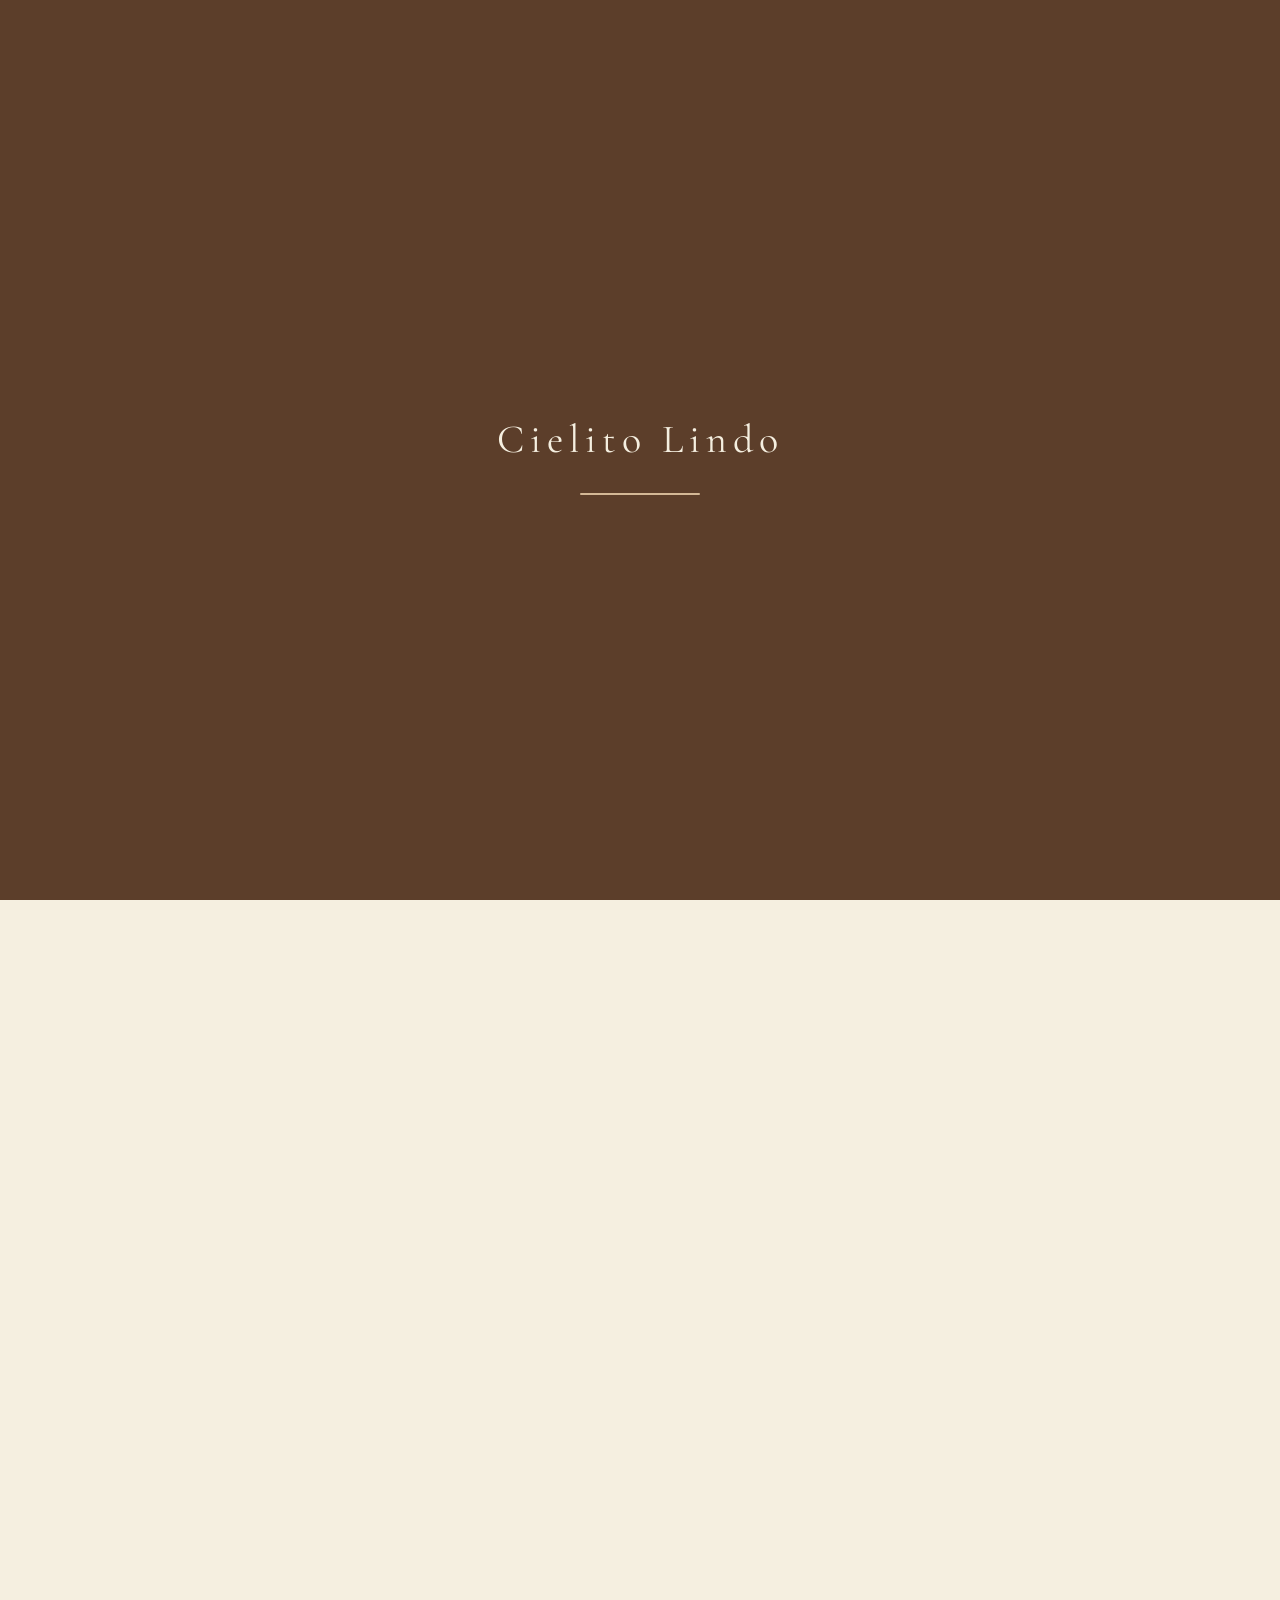
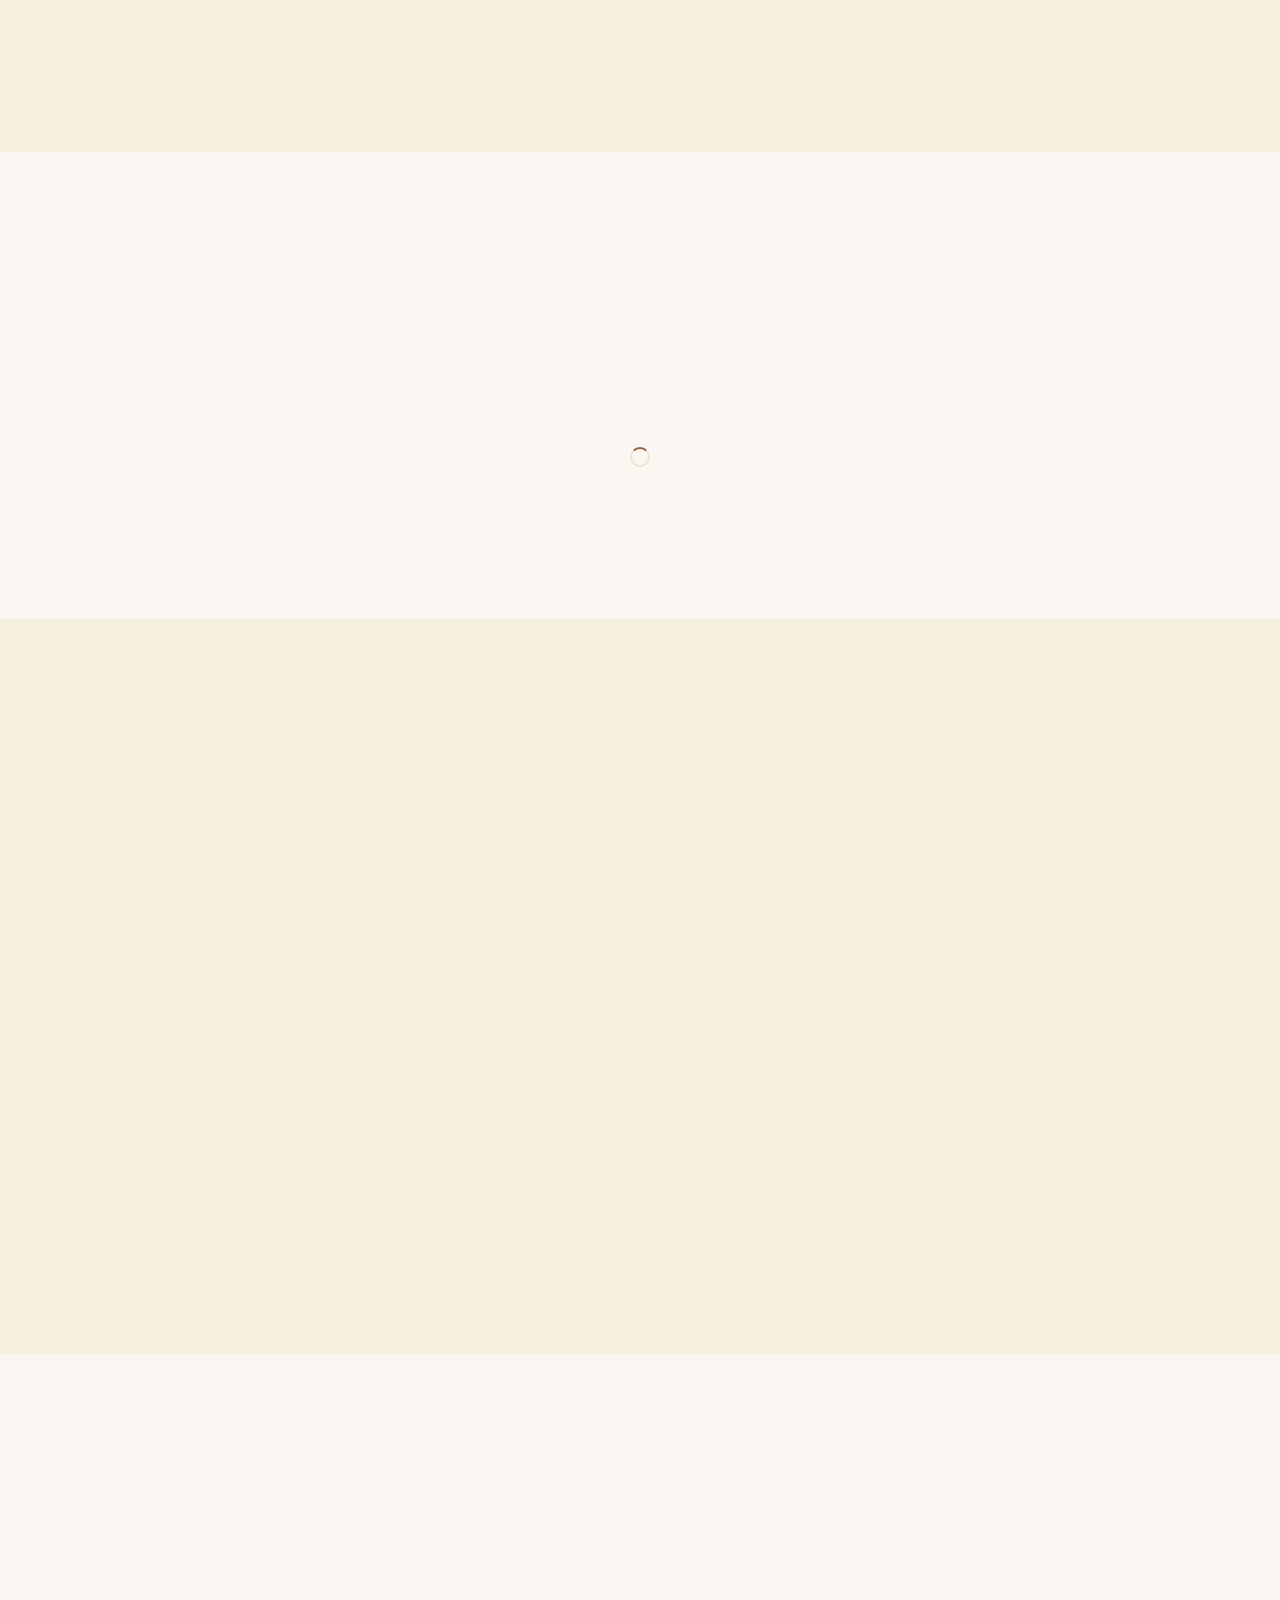
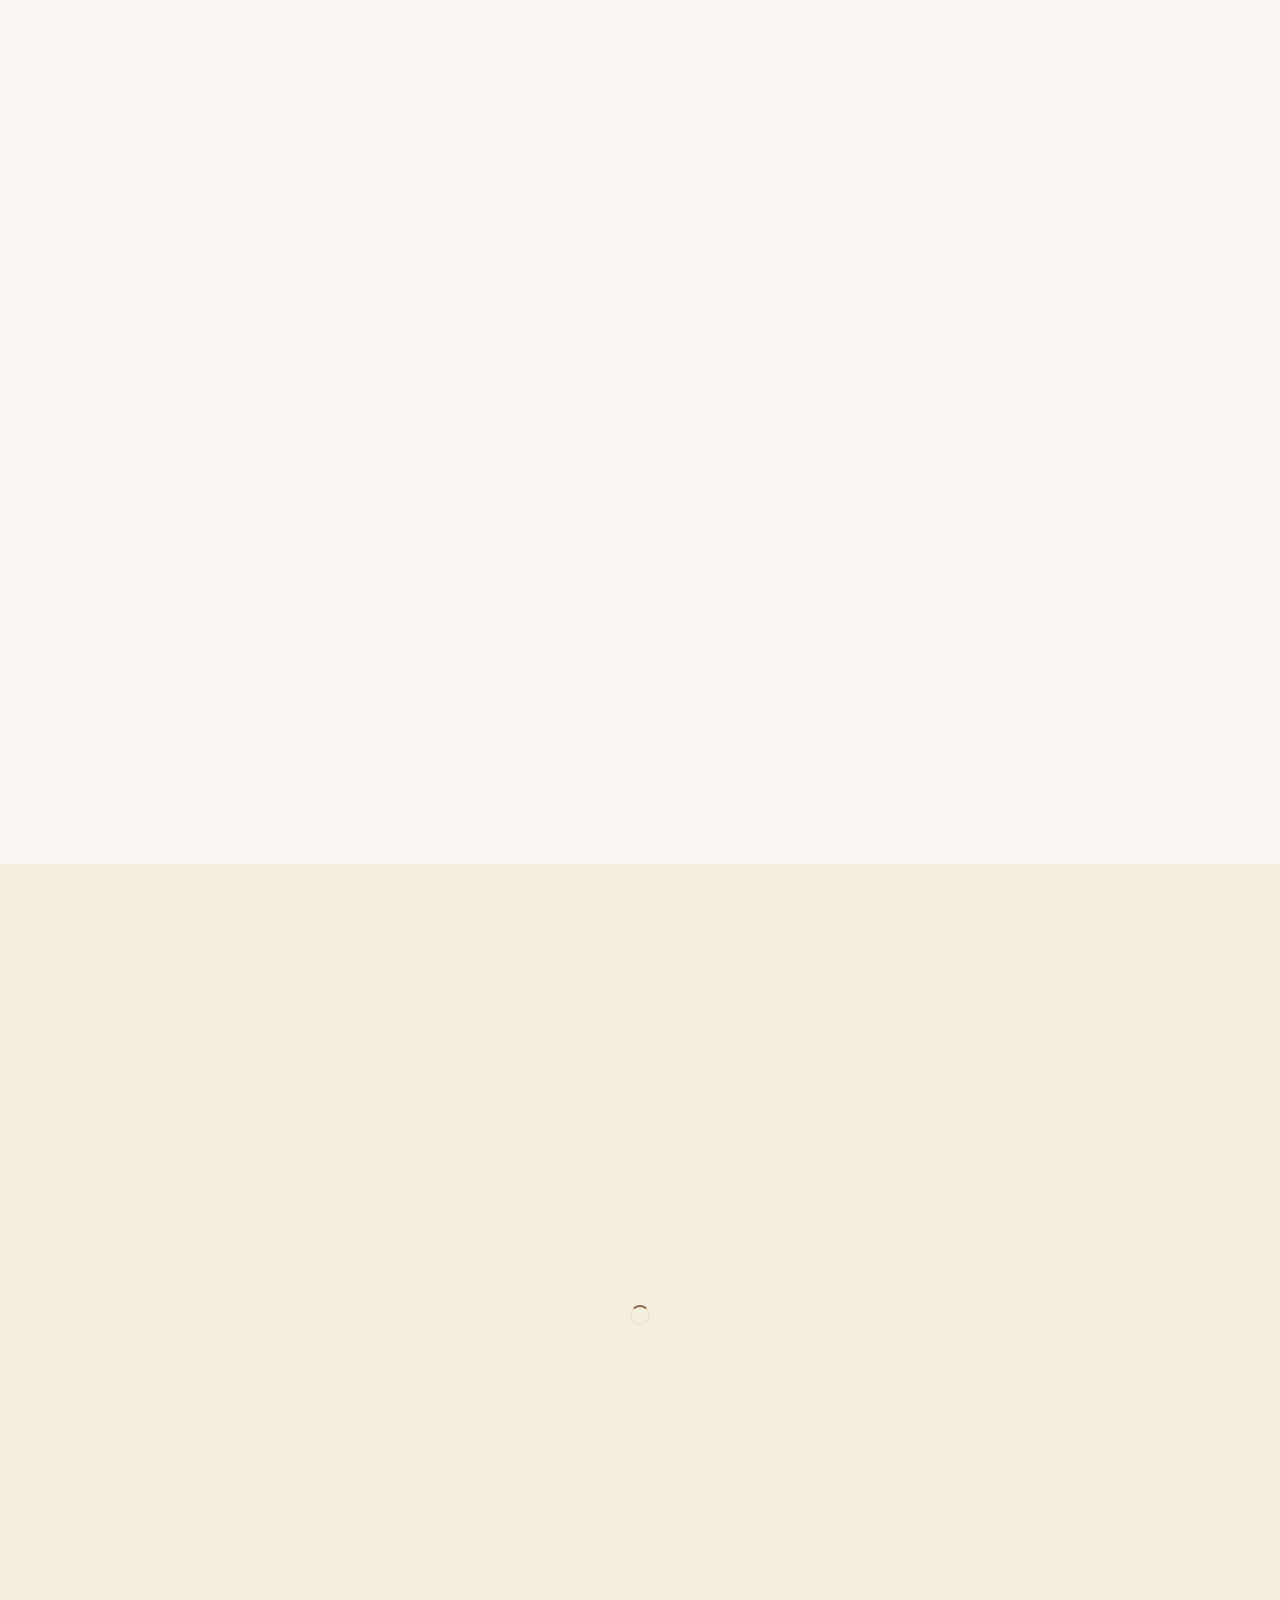
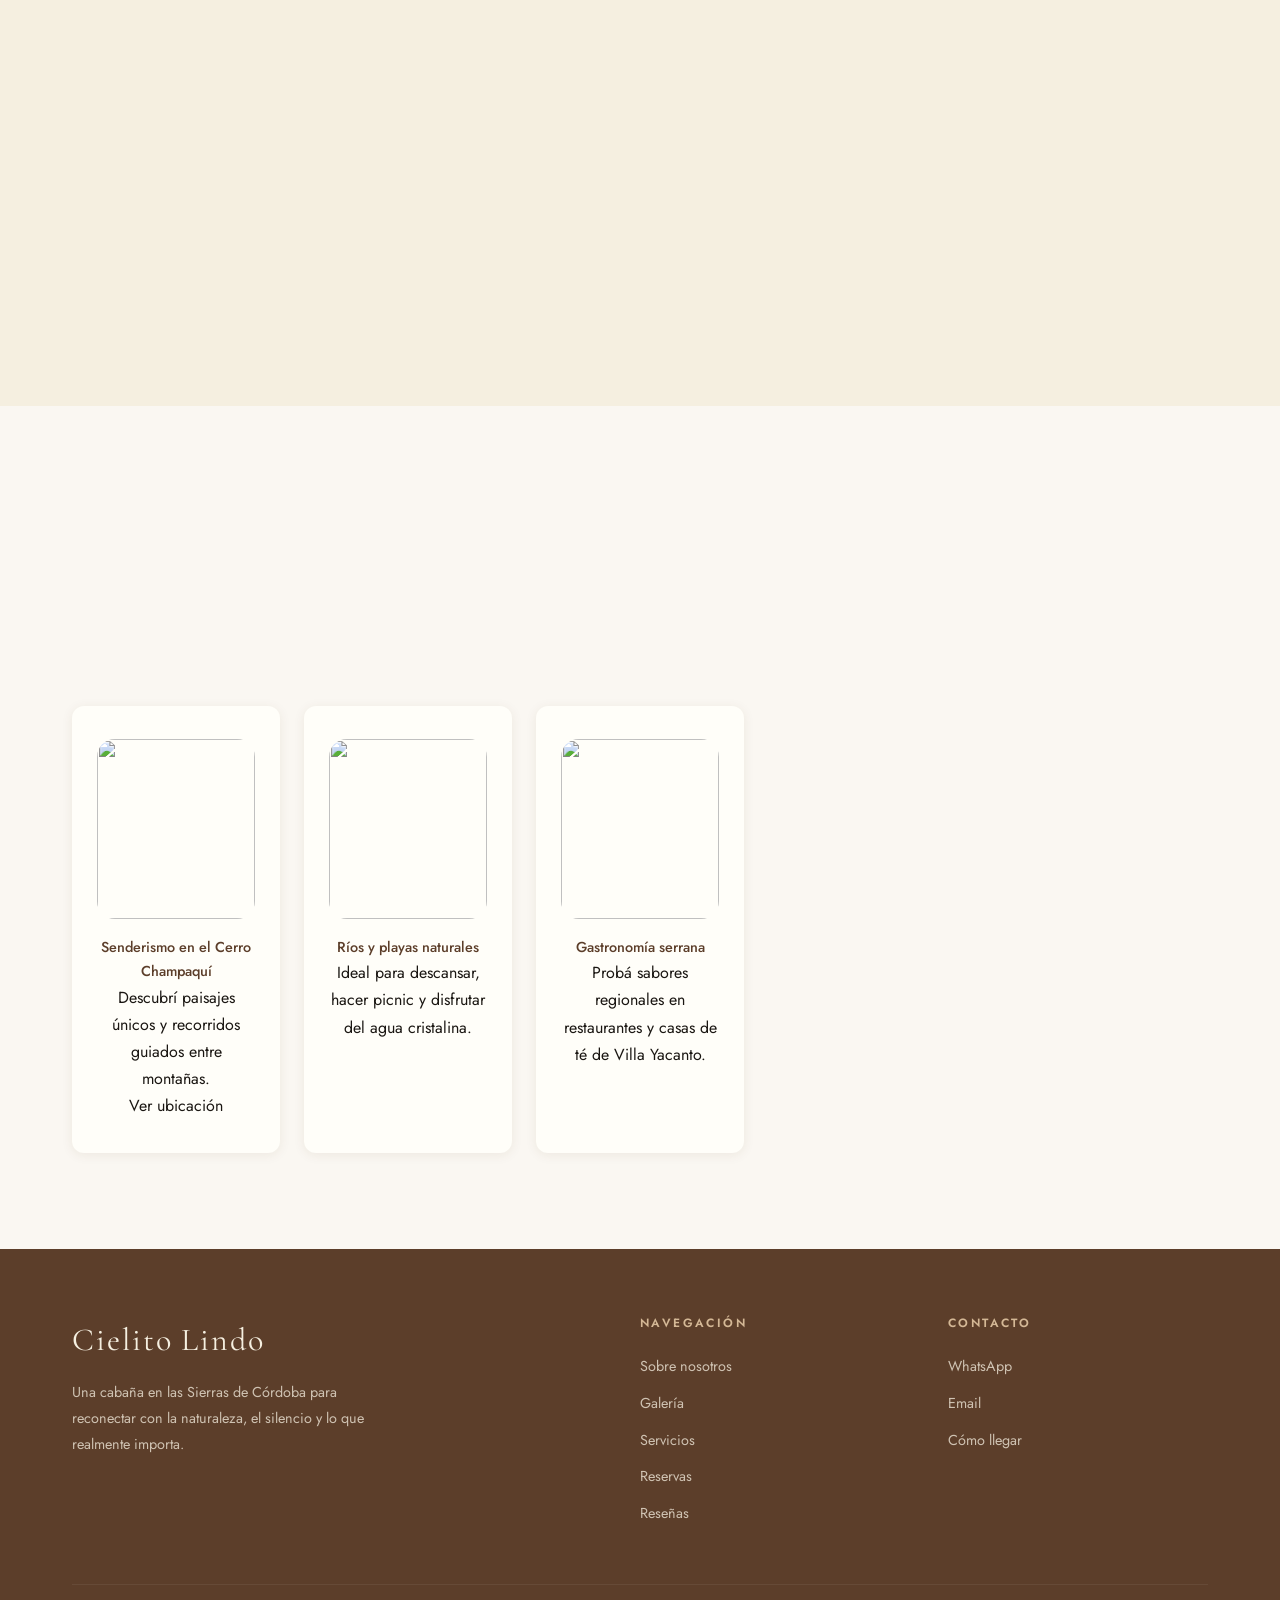
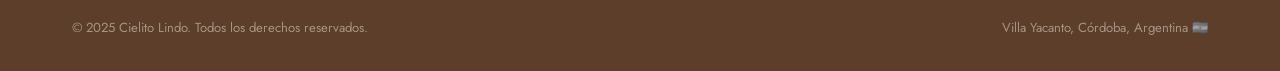
==== commit c53a1e09: "fix firebase auth and config" ====
--- a/cielito lindo final/index.html
+++ b/cielito lindo final/index.html
@@ -490,6 +490,6 @@
 <script src="js/auth.js"></script>
 <script src="js/bookings.js"></script>
 <script src="js/gallery.js"></script>
-<script src="js/main.js"></script>
+<script type="module" src="./main.js"></script>
 </body>
 </html>
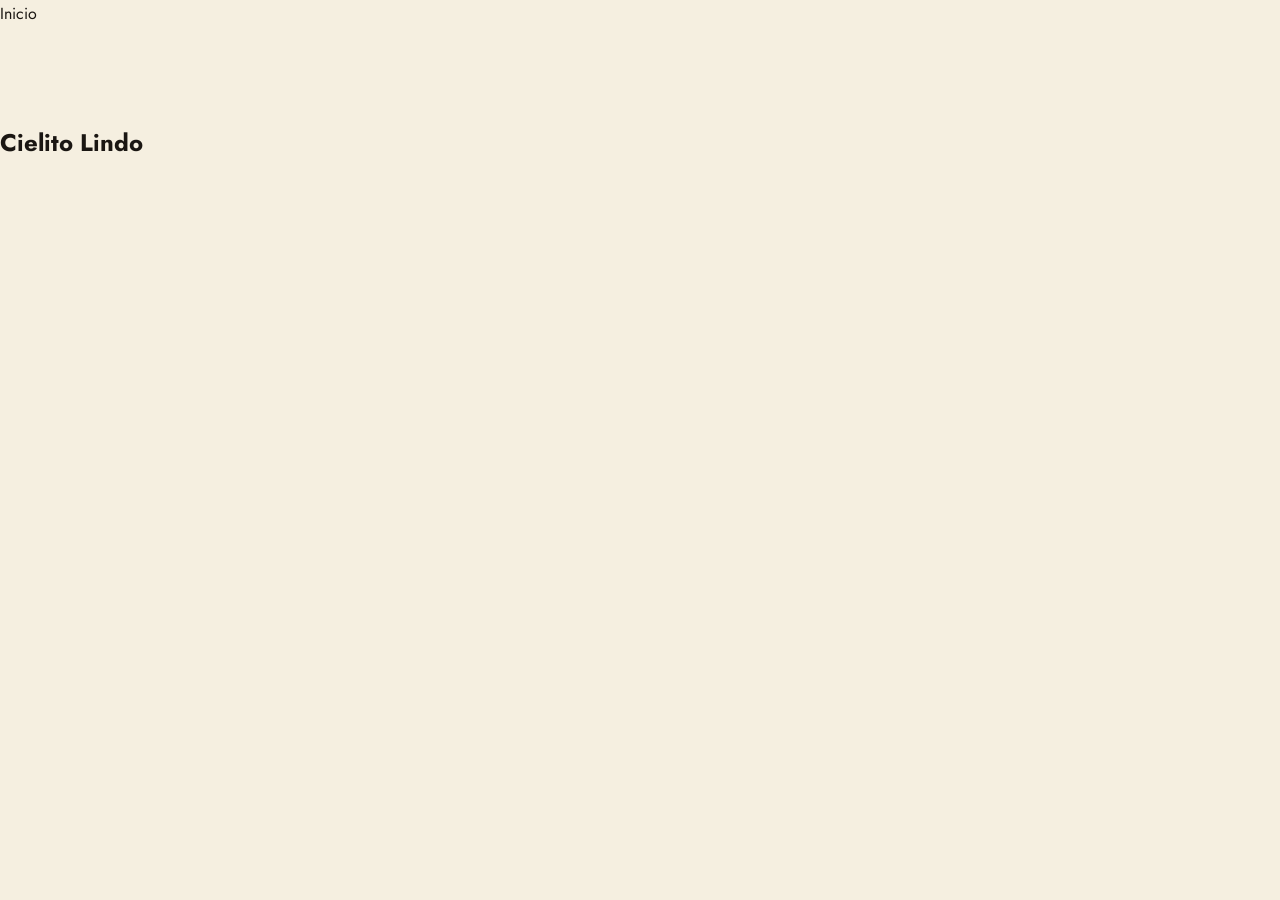
==== commit 45a38f81: "fix: clean firebase module setup" ====
--- a/cielito lindo final/index.html
+++ b/cielito lindo final/index.html
@@ -4,492 +4,25 @@
   <meta charset="UTF-8">
   <meta name="viewport" content="width=device-width, initial-scale=1.0">
   <meta name="description" content="Cielito Lindo — Cabaña de montaña en Villa Yacanto, Córdoba. Viví la tranquilidad de las sierras. Reservas online.">
-  <meta name="keywords" content="cabaña, villa yacanto, córdoba, sierras, alquiler, reservas, turismo">
-  <meta property="og:title" content="Cielito Lindo — Cabaña en las Sierras de Córdoba">
-  <meta property="og:description" content="Viví la tranquilidad de las sierras de Córdoba en una cabaña premium diseñada para reconectar con la naturaleza.">
-  <meta property="og:image" content="https://images.unsplash.com/photo-1449158743715-0a90ebb6d2d8?w=1200&q=80">
-  <meta property="og:type" content="website">
   <title>Cielito Lindo — Cabaña en las Sierras de Córdoba</title>
-  <link rel="icon" href="data:image/svg+xml,<svg xmlns='http://www.w3.org/2000/svg' viewBox='0 0 100 100'><text y='.9em' font-size='90'>🏡</text></svg>">
-  <link rel="stylesheet" href="css/styles.css">
+
+  <link rel="stylesheet" href="./css/styles.css">
 </head>
+
 <body>
 
-<!-- ── PAGE LOADER ── -->
-<div id="page-loader">
-  <div class="loader-logo">Cielito Lindo</div>
-  <div class="loader-bar"></div>
-</div>
+<!-- NAVBAR (tu código igual) -->
+<nav>
+  <a href="#hero">Inicio</a>
+</nav>
 
-<!-- ── TOAST CONTAINER ── -->
-<div id="toast-container"></div>
-
-<!-- ── WHATSAPP FLOTANTE ── -->
-<a href="https://wa.me/5493516000000?text=Hola!%20Me%20interesa%20reservar%20la%20cabaña%20Cielito%20Lindo."
-   target="_blank" rel="noopener" class="whatsapp-float" aria-label="Contactar por WhatsApp">
-  <svg viewBox="0 0 24 24" xmlns="http://www.w3.org/2000/svg">
-    <path d="M17.472 14.382c-.297-.149-1.758-.867-2.03-.967-.273-.099-.471-.148-.67.15-.197.297-.767.966-.94 1.164-.173.199-.347.223-.644.075-.297-.15-1.255-.463-2.39-1.475-.883-.788-1.48-1.761-1.653-2.059-.173-.297-.018-.458.13-.606.134-.133.298-.347.446-.52.149-.174.198-.298.298-.497.099-.198.05-.371-.025-.52-.075-.149-.669-1.612-.916-2.207-.242-.579-.487-.5-.669-.51-.173-.008-.371-.01-.57-.01-.198 0-.52.074-.792.372-.272.297-1.04 1.016-1.04 2.479 0 1.462 1.065 2.875 1.213 3.074.149.198 2.096 3.2 5.077 4.487.709.306 1.262.489 1.694.625.712.227 1.36.195 1.871.118.571-.085 1.758-.719 2.006-1.413.248-.694.248-1.289.173-1.413-.074-.124-.272-.198-.57-.347m-5.421 7.403h-.004a9.87 9.87 0 01-5.031-1.378l-.361-.214-3.741.982.998-3.648-.235-.374a9.86 9.86 0 01-1.51-5.26c.001-5.45 4.436-9.884 9.888-9.884 2.64 0 5.122 1.03 6.988 2.898a9.825 9.825 0 012.893 6.994c-.003 5.45-4.437 9.884-9.885 9.884m8.413-18.297A11.815 11.815 0 0012.05 0C5.495 0 .16 5.335.157 11.892c0 2.096.547 4.142 1.588 5.945L.057 24l6.305-1.654a11.882 11.882 0 005.683 1.448h.005c6.554 0 11.89-5.335 11.893-11.893a11.821 11.821 0 00-3.48-8.413z"/>
-  </svg>
-</a>
-
-<!-- ── NAVBAR ── -->
-<nav class="navbar" id="navbar">
-  <a href="index.html" class="navbar__logo">Cielito Lindo</a>
-
-  <div class="navbar__links" id="nav-links">
-    <a href="#sobre">Sobre nosotros</a>
-    <a href="#galeria">Galería</a>
-    <a href="#servicios">Servicios</a>
-    <a href="#disponibilidad">Reservar</a>
-    <a href="#resenas">Reseñas</a>
-    <a href="#contacto">Contacto</a>
-  </div>
-
-  <div class="navbar__actions">
-    <button class="btn-theme" id="theme-toggle" aria-label="Cambiar tema">🌙</button>
-    <button class="btn-nav-login" id="nav-login-btn" onclick="openLoginModal()">Ingresar</button>
-    <div class="nav-user-menu" id="nav-user-menu">
-      <span class="nav-username" id="nav-user-name"></span>
-      <a href="admin.html" class="btn-nav-admin" id="nav-admin-btn">Admin</a>
-      <button class="btn-logout" onclick="Auth.logout()">Salir</button>
-    </div>
-    <button class="btn-hamburger" id="hamburger" aria-label="Menú">
-      <span></span><span></span><span></span>
-    </button>
-  </div>
-</nav>
-<button class="close-menu" id="close-menu" aria-label="Cerrar menú">✕</button>
-
-<!-- ── HERO ── -->
-<section class="hero" id="hero">
-  <div class="hero__bg" id="hero-bg"></div>
-  <div class="hero__content">
-    <span class="hero__eyebrow">Villa Yacanto · Sierras de Córdoba</span>
-    <h1 class="hero__title">Viví la <em>tranquilidad</em><br>de las sierras</h1>
-    <p class="hero__subtitle">Una cabaña diseñada para reconectar con lo esencial. Naturaleza, silencio y confort en un mismo lugar.</p>
-    <div class="hero__actions">
-      <a href="#disponibilidad" class="btn-primary">Reservar ahora</a>
-      <a href="#galeria" class="btn-secondary">Ver galería</a>
-    </div>
-  </div>
-  <div class="hero__scroll">
-    <div class="scroll-line"></div>
-    <span>Scroll</span>
-  </div>
+<!-- CONTENIDO (todo tu HTML igual lo dejás acá) -->
+<section id="hero">
+  <h1>Cielito Lindo</h1>
 </section>
 
-<!-- ── SOBRE LA CABAÑA ── -->
-<section id="sobre">
-  <div class="section-inner">
-    <div class="about-grid">
-      <div class="about-image-wrap fade-up">
-        <img src="img/aboutimg.jpg"
-             alt="Cielito Lindo — Vista exterior" loading="lazy">
-        <div class="about-badge">
-          <span class="about-badge__num">★ 5.0</span>
-          <span class="about-badge__text">Huéspedes felices</span>
-        </div>
-      </div>
-      <div class="fade-up fade-up-delay-2">
-        <span class="section-label">Sobre la cabaña</span>
-        <h2 class="section-title">Un refugio <em>único</em><br>en las sierras</h2>
-        <div class="divider"></div>
-        <p class="section-subtitle" id="cabin-description">
-          Una cabaña de montaña diseñada para reconectar con lo esencial. Rodeada de naturaleza, con vistas únicas a las Sierras de Córdoba. Cada detalle fue pensado para que tu estadía sea una experiencia memorable.
-        </p>
-        <div class="about-features">
-          <div class="about-feature">
-            <span class="about-feature__icon">🌄</span>
-            <div class="about-feature__text">
-              <strong>Vistas únicas</strong>
-              <span>Panorama 360° a las sierras</span>
-            </div>
-          </div>
-          <div class="about-feature">
-            <span class="about-feature__icon">🏡</span>
-            <div class="about-feature__text">
-              <strong>Hasta 6 personas</strong>
-              <span>Espacio amplio y cómodo</span>
-            </div>
-          </div>
-          <div class="about-feature">
-            <span class="about-feature__icon">🌿</span>
-            <div class="about-feature__text">
-              <strong>Entorno natural</strong>
-              <span>Bosques y quebradas cercanas</span>
-            </div>
-          </div>
-        </div>
-      </div>
-    </div>
-  </div>
-</section>
+<!-- 🔥 SOLO ESTO AL FINAL: APP -->
+<script type="module" src="./main.js"></script>
 
-<!-- ── GALERÍA ── -->
-<section class="gallery-section" id="galeria">
-  <div class="section-inner">
-    <div class="fade-up" style="text-align:center;">
-      <span class="section-label">Galería</span>
-      <h2 class="section-title">Sentí el <em>ambiente</em></h2>
-    </div>
-    <div class="gallery-grid" id="gallery-grid">
-      <!-- Renderizado por gallery.js -->
-      <div style="grid-column:span 3; text-align:center; padding:3rem;">
-        <span class="loader-sm"></span>
-      </div>
-    </div>
-  </div>
-</section>
-
-<!-- Lightbox -->
-<div id="lightbox">
-  <img id="lb-img" src="" alt="Galería">
-  <button class="lb-btn" id="lb-close" aria-label="Cerrar">✕</button>
-  <button class="lb-btn" id="lb-prev" aria-label="Anterior">‹</button>
-  <button class="lb-btn" id="lb-next" aria-label="Siguiente">›</button>
-  <span id="lb-counter"></span>
-</div>
-
-<!-- ── SERVICIOS ── -->
-<section id="servicios">
-  <div class="section-inner">
-    <div class="fade-up" style="text-align:center; max-width:600px; margin:0 auto 1rem;">
-      <span class="section-label">Servicios</span>
-      <h2 class="section-title">Todo lo que <em>necesitás</em></h2>
-      <p class="section-subtitle" style="margin:0 auto;">Equipada con todo para que solo tengas que llegar y disfrutar.</p>
-    </div>
-    <div class="services-grid">
-      <div class="service-card fade-up fade-up-delay-1"><div class="service-card__icon">📶</div><div class="service-card__name">WiFi de alta velocidad</div></div>
-      <div class="service-card fade-up fade-up-delay-1"><div class="service-card__icon">🏊</div><div class="service-card__name">Pileta privada</div></div>
-      <div class="service-card fade-up fade-up-delay-2"><div class="service-card__icon">🔥</div><div class="service-card__name">Asador con parrilla</div></div>
-      <div class="service-card fade-up fade-up-delay-2"><div class="service-card__icon">🍳</div><div class="service-card__name">Cocina equipada</div></div>
-      <div class="service-card fade-up fade-up-delay-3"><div class="service-card__icon">🚗</div><div class="service-card__name">Estacionamiento</div></div>
-      <div class="service-card fade-up fade-up-delay-3"><div class="service-card__icon">❄️</div><div class="service-card__name">Aire acondicionado</div></div>
-      <div class="service-card fade-up fade-up-delay-1"><div class="service-card__icon">🌡️</div><div class="service-card__name">Calefacción</div></div>
-      <div class="service-card fade-up fade-up-delay-2"><div class="service-card__icon">📺</div><div class="service-card__name">Smart TV 4K</div></div>
-      <div class="service-card fade-up fade-up-delay-3"><div class="service-card__icon">⛰️</div><div class="service-card__name">Vista a las sierras</div></div>
-    </div>
-  </div>
-</section>
-
-<!-- ── DISPONIBILIDAD Y RESERVA ── -->
-<section class="booking-section" id="disponibilidad">
-  <div class="section-inner">
-    <div class="fade-up">
-      <span class="section-label">Disponibilidad</span>
-      <h2 class="section-title">Elegí tus <em>fechas</em></h2>
-      <p class="section-subtitle">Seleccioná el día de llegada y salida. Los días marcados ya están reservados.</p>
-    </div>
-    <div class="booking-layout">
-      <!-- Calendario -->
-      <div class="fade-up fade-up-delay-1">
-        <div id="calendar-container"></div>
-        <div class="cal-legend">
-          <span><span class="legend-dot legend-dot--blocked"></span> No disponible</span>
-          <span><span class="legend-dot legend-dot--available"></span> Check-in / Check-out</span>
-          <span><span class="legend-dot legend-dot--selected"></span> Rango seleccionado</span>
-        </div>
-      </div>
-      <!-- Formulario de reserva -->
-      <div class="fade-up fade-up-delay-2">
-        <div class="booking-card">
-          <div class="booking-card__title">Reservar cabaña</div>
-          <div class="booking-card__price">desde <strong id="price-per-night">$45.000</strong> / noche</div>
-          <div class="booking-dates-display">
-            <div class="booking-date-box" id="checkin-box">
-              <span class="booking-date-box__label">Check-in</span>
-              <span class="booking-date-box__value" id="checkin-display">Seleccioná</span>
-            </div>
-            <div class="booking-date-box" id="checkout-box">
-              <span class="booking-date-box__label">Check-out</span>
-              <span class="booking-date-box__value" id="checkout-display">Seleccioná</span>
-            </div>
-          </div>
-          <div class="booking-summary" id="booking-summary">
-            <div class="booking-summary-row">
-              <span id="nights-label">— noches</span>
-              <span id="nights-price">$—</span>
-            </div>
-            <div class="booking-summary-row total">
-              <span>Total</span>
-              <span id="total-price">$—</span>
-            </div>
-          </div>
-          <div class="form-field">
-            <label class="form-label" for="book-persons">Cantidad de personas</label>
-            <select class="form-input" id="book-persons">
-              <option value="1">1 persona</option>
-              <option value="2" selected>2 personas</option>
-              <option value="3">3 personas</option>
-              <option value="4">4 personas</option>
-              <option value="5">5 personas</option>
-              <option value="6">6 personas</option>
-            </select>
-          </div>
-          <div class="form-field">
-            <label class="form-label" for="book-phone">Teléfono de contacto</label>
-            <input type="tel" class="form-input" id="book-phone" placeholder="+54 9 351 000 0000">
-          </div>
-          <div class="form-field">
-            <label class="form-label" for="book-notes">Notas (opcional)</label>
-            <textarea class="form-input" id="book-notes" rows="3" placeholder="Llegada estimada, necesidades especiales..."></textarea>
-          </div>
-          <button class="btn-book" id="btn-book" onclick="handleBooking()">
-            Confirmar reserva
-          </button>
-        </div>
-      </div>
-    </div>
-  </div>
-</section>
-
-<!-- ── RESEÑAS ── -->
-<section id="resenas">
-  <div class="section-inner">
-    <div class="fade-up">
-      <span class="section-label">Reseñas</span>
-      <h2 class="section-title">Lo que dicen <em>nuestros huéspedes</em></h2>
-    </div>
-    <div class="reviews-header fade-up">
-      <div class="reviews-score">
-        <div class="reviews-score__num" id="reviews-avg">5.0</div>
-        <div class="reviews-score__stars" id="reviews-stars">★★★★★</div>
-        <div class="reviews-score__count" id="reviews-count">cargando...</div>
-      </div>
-      <p class="section-subtitle">Experiencias reales de familias y parejas que eligieron las sierras de Córdoba para reconectar.</p>
-    </div>
-    <div class="reviews-grid" id="reviews-container">
-      <div style="grid-column:1/-1;text-align:center;padding:3rem;"><span class="loader-sm"></span></div>
-    </div>
-
-    <!-- Formulario de reseña -->
-    <div class="review-form-section fade-up" id="review-form-wrap">
-      <div class="review-form-title">Dejá tu reseña</div>
-      <div class="star-rating" id="star-rating">
-        <button class="star-input active" data-star="1" aria-label="1 estrella">★</button>
-        <button class="star-input active" data-star="2" aria-label="2 estrellas">★</button>
-        <button class="star-input active" data-star="3" aria-label="3 estrellas">★</button>
-        <button class="star-input active" data-star="4" aria-label="4 estrellas">★</button>
-        <button class="star-input active" data-star="5" aria-label="5 estrellas">★</button>
-      </div>
-      <div class="form-field">
-        <textarea class="form-input" id="review-comment" rows="4"
-          placeholder="Contá tu experiencia en Cielito Lindo..."></textarea>
-      </div>
-      <button class="btn-submit" id="submit-review-btn" onclick="Reviews.submitReview()">
-        Publicar reseña
-      </button>
-    </div>
-  </div>
-</section>
-
-<!-- ── UBICACIÓN ── -->
-<section class="location-section" id="ubicacion">
-  <div class="section-inner">
-    <div class="fade-up" style="text-align:center;">
-      <span class="section-label">Ubicación</span>
-      <h2 class="section-title">Encontranos en <em>Villa Yacanto</em></h2>
-      <p class="section-subtitle" style="margin:0 auto;">Sierras de Córdoba, Argentina. A solo 2 horas de la ciudad de Córdoba.</p>
-    </div>
-    <div class="map-container fade-up">
-      <iframe
-        src="https://www.google.com/maps/embed?pb=!1m18!1m12!1m3!1d13396.77!2d-64.8597!3d-32.0874!2m3!1f0!2f0!3f0!3m2!1i1024!2i768!4f13.1!3m3!1m2!1s0x95ce4b5fd35d4e31%3A0x1c7d1f1234567890!2sVilla%20Yacanto%2C%20C%C3%B3rdoba!5e0!3m2!1ses!2sar!4v1700000000000"
-        allowfullscreen loading="lazy" referrerpolicy="no-referrer-when-downgrade"
-        title="Mapa Villa Yacanto Córdoba">
-      </iframe>
-    </div>
-  </div>
-</section>
-
-<!-- ── CONTACTO ── -->
-<section id="contacto">
-  <div class="section-inner">
-    <div class="contact-grid">
-      <div class="contact-info fade-up">
-        <span class="section-label">Contacto</span>
-        <h2 class="section-title">¿Tenés <em>preguntas</em>?</h2>
-        <div class="divider"></div>
-        <p class="section-subtitle" style="margin-bottom:2.5rem;">Estamos disponibles para ayudarte a planificar tu estadía perfecta en las sierras.</p>
-        <div class="contact-item">
-          <div class="contact-icon">📍</div>
-          <div>
-            <div class="contact-item-title">Ubicación</div>
-            <div class="contact-item-value">Villa Yacanto, Córdoba, Argentina</div>
-          </div>
-        </div>
-        <div class="contact-item">
-          <div class="contact-icon">📱</div>
-          <div>
-            <div class="contact-item-title">WhatsApp</div>
-            <div class="contact-item-value">+54 9 351 600-0000</div>
-          </div>
-        </div>
-        <div class="contact-item">
-          <div class="contact-icon">✉️</div>
-          <div>
-            <div class="contact-item-title">Email</div>
-            <div class="contact-item-value">hola@cielitolindo.com.ar</div>
-          </div>
-        </div>
-        <div class="contact-item">
-          <div class="contact-icon">🕐</div>
-          <div>
-            <div class="contact-item-title">Horario de atención</div>
-            <div class="contact-item-value">Lunes a Domingo · 9:00 – 21:00</div>
-          </div>
-        </div>
-      </div>
-      <div class="contact-form fade-up fade-up-delay-2">
-        <div class="form-field">
-          <label class="form-label" for="contact-name">Nombre completo</label>
-          <input type="text" class="form-input" id="contact-name" placeholder="Tu nombre">
-        </div>
-        <div class="form-field">
-          <label class="form-label" for="contact-email">Email</label>
-          <input type="email" class="form-input" id="contact-email" placeholder="tu@email.com">
-        </div>
-        <div class="form-field">
-          <label class="form-label" for="contact-phone">Teléfono</label>
-          <input type="tel" class="form-input" id="contact-phone" placeholder="+54 9 ...">
-        </div>
-        <div class="form-field">
-          <label class="form-label" for="contact-msg">Mensaje</label>
-          <textarea class="form-input" id="contact-msg" rows="5"
-            placeholder="Contanos qué necesitás..."></textarea>
-        </div>
-        <button class="btn-submit" onclick="sendContactForm()">Enviar mensaje</button>
-      </div>
-    </div>
-  </div>
-</section>
-
-<!-- ── FOOTER ── -->
-
-<section id="yacanto" class="gallery-section">
-  <div class="section-inner">
-    <div class="fade-up" style="text-align:center;">
-      <span class="section-label">Villa Yacanto</span>
-      <h2 class="section-title">Qué hacer en <em>Yacanto</em></h2>
-      <p class="section-subtitle">Experiencias y lugares para disfrutar durante tu estadía.</p>
-    </div>
-    <div class="services-grid">
-      <div class="service-card">
-        <img src="https://images.unsplash.com/photo-1506744038136-46273834b3fb?w=800&q=80" style="width:100%;height:180px;object-fit:cover;border-radius:18px;margin-bottom:1rem;">
-        <div class="service-card__name">Senderismo en el Cerro Champaquí</div>
-        <p>Descubrí paisajes únicos y recorridos guiados entre montañas.</p>
-        <a href="https://maps.app.goo.gl/Lmy6X31DyHxZQ6G19" target="_blank">Ver ubicación</a>
-      </div>
-      <div class="service-card">
-        <img src="https://images.unsplash.com/photo-1500530855697-b586d89ba3ee?w=800&q=80" style="width:100%;height:180px;object-fit:cover;border-radius:18px;margin-bottom:1rem;">
-        <div class="service-card__name">Ríos y playas naturales</div>
-        <p>Ideal para descansar, hacer picnic y disfrutar del agua cristalina.</p>
-      </div>
-      <div class="service-card">
-        <img src="https://images.unsplash.com/photo-1510798831971-661eb04b3739?w=800&q=80" style="width:100%;height:180px;object-fit:cover;border-radius:18px;margin-bottom:1rem;">
-        <div class="service-card__name">Gastronomía serrana</div>
-        <p>Probá sabores regionales en restaurantes y casas de té de Villa Yacanto.</p>
-      </div>
-    </div>
-  </div>
-</section>
-
-<footer>
-  <div class="footer-inner">
-    <div class="footer-grid">
-      <div>
-        <div class="footer-logo">Cielito Lindo</div>
-        <p class="footer-desc">Una cabaña en las Sierras de Córdoba para reconectar con la naturaleza, el silencio y lo que realmente importa.</p>
-      </div>
-      <div>
-        <div class="footer-heading">Navegación</div>
-        <ul class="footer-links">
-          <li><a href="#sobre">Sobre nosotros</a></li>
-          <li><a href="#galeria">Galería</a></li>
-          <li><a href="#servicios">Servicios</a></li>
-          <li><a href="#disponibilidad">Reservas</a></li>
-          <li><a href="#resenas">Reseñas</a></li>
-        </ul>
-      </div>
-      <div>
-        <div class="footer-heading">Contacto</div>
-        <ul class="footer-links">
-          <li><a href="https://wa.me/5493516000000" target="_blank">WhatsApp</a></li>
-          <li><a href="mailto:hola@cielitolindo.com.ar">Email</a></li>
-          <li><a href="#ubicacion">Cómo llegar</a></li>
-        </ul>
-      </div>
-    </div>
-    <div class="footer-bottom">
-      <span>© 2025 Cielito Lindo. Todos los derechos reservados.</span>
-      <span>Villa Yacanto, Córdoba, Argentina 🇦🇷</span>
-    </div>
-  </div>
-</footer>
-
-<!-- ── MODAL LOGIN/REGISTRO ── -->
-<div class="modal-overlay" id="login-modal">
-  <div class="modal">
-    <button class="modal__close" onclick="closeLoginModal()" aria-label="Cerrar">✕</button>
-    <div class="modal__title">Bienvenido</div>
-    <div class="modal__subtitle">Ingresá para poder reservar y dejar reseñas</div>
-    <div class="modal-tabs">
-      <button class="modal-tab active" onclick="switchAuthTab('login', this)">Ingresar</button>
-      <button class="modal-tab" onclick="switchAuthTab('register', this)">Registrarse</button>
-    </div>
-
-    <!-- Login Tab -->
-    <div class="modal-tab-content active" id="tab-login">
-      <button class="btn-google" onclick="Auth.loginWithGoogle().then(r => r.ok && closeLoginModal())">
-        <svg width="18" height="18" viewBox="0 0 48 48"><path fill="#EA4335" d="M24 9.5c3.54 0 6.71 1.22 9.21 3.6l6.85-6.85C35.9 2.38 30.47 0 24 0 14.62 0 6.51 5.38 2.56 13.22l7.98 6.19C12.43 13.72 17.74 9.5 24 9.5z"/><path fill="#4285F4" d="M46.98 24.55c0-1.57-.15-3.09-.38-4.55H24v9.02h12.94c-.58 2.96-2.26 5.48-4.78 7.18l7.73 6c4.51-4.18 7.09-10.36 7.09-17.65z"/><path fill="#FBBC05" d="M10.53 28.59c-.48-1.45-.76-2.99-.76-4.59s.27-3.14.76-4.59l-7.98-6.19C.92 16.46 0 20.12 0 24c0 3.88.92 7.54 2.56 10.78l7.97-6.19z"/><path fill="#34A853" d="M24 48c6.48 0 11.93-2.13 15.89-5.81l-7.73-6c-2.18 1.48-4.97 2.35-8.16 2.35-6.26 0-11.57-4.22-13.47-9.91l-7.98 6.19C6.51 42.62 14.62 48 24 48z"/></svg>
-        Continuar con Google
-      </button>
-      <div class="divider-or">o con email</div>
-      <div class="form-field">
-        <label class="form-label" for="login-email">Email</label>
-        <input type="email" class="form-input" id="login-email" placeholder="tu@email.com" autocomplete="email">
-      </div>
-      <div class="form-field">
-        <label class="form-label" for="login-password">Contraseña</label>
-        <input type="password" class="form-input" id="login-password" placeholder="••••••••" autocomplete="current-password">
-      </div>
-      <button class="btn-submit" onclick="handleLogin()">Ingresar</button>
-    </div>
-
-    <!-- Register Tab -->
-    <div class="modal-tab-content" id="tab-register">
-      <div class="form-field">
-        <label class="form-label" for="reg-name">Nombre completo</label>
-        <input type="text" class="form-input" id="reg-name" placeholder="Tu nombre" autocomplete="name">
-      </div>
-      <div class="form-field">
-        <label class="form-label" for="reg-email">Email</label>
-        <input type="email" class="form-input" id="reg-email" placeholder="tu@email.com" autocomplete="email">
-      </div>
-      <div class="form-field">
-        <label class="form-label" for="reg-phone">Teléfono</label>
-        <input type="tel" class="form-input" id="reg-phone" placeholder="+54 9 351 000 0000" autocomplete="tel">
-      </div>
-      <div class="form-field">
-        <label class="form-label" for="reg-password">Contraseña</label>
-        <input type="password" class="form-input" id="reg-password" placeholder="Mínimo 6 caracteres" autocomplete="new-password">
-      </div>
-      <button class="btn-submit" onclick="handleRegister()">Crear cuenta</button>
-    </div>
-  </div>
-</div>
-
-<!-- ── FIREBASE SDKs ── -->
-<script src="https://www.gstatic.com/firebasejs/9.23.0/firebase-app-compat.js"></script>
-<script src="https://www.gstatic.com/firebasejs/9.23.0/firebase-auth-compat.js"></script>
-<script src="https://www.gstatic.com/firebasejs/9.23.0/firebase-firestore-compat.js"></script>
-<script src="https://www.gstatic.com/firebasejs/9.23.0/firebase-storage-compat.js"></script>
-
-
-<!-- ── APP SCRIPTS ── -->
-<script src="js/firebase-config.js"></script>
-<script src="js/auth.js"></script>
-<script src="js/bookings.js"></script>
-<script src="js/gallery.js"></script>
-<script type="module" src="./main.js"></script>
 </body>
-</html>
+</html>
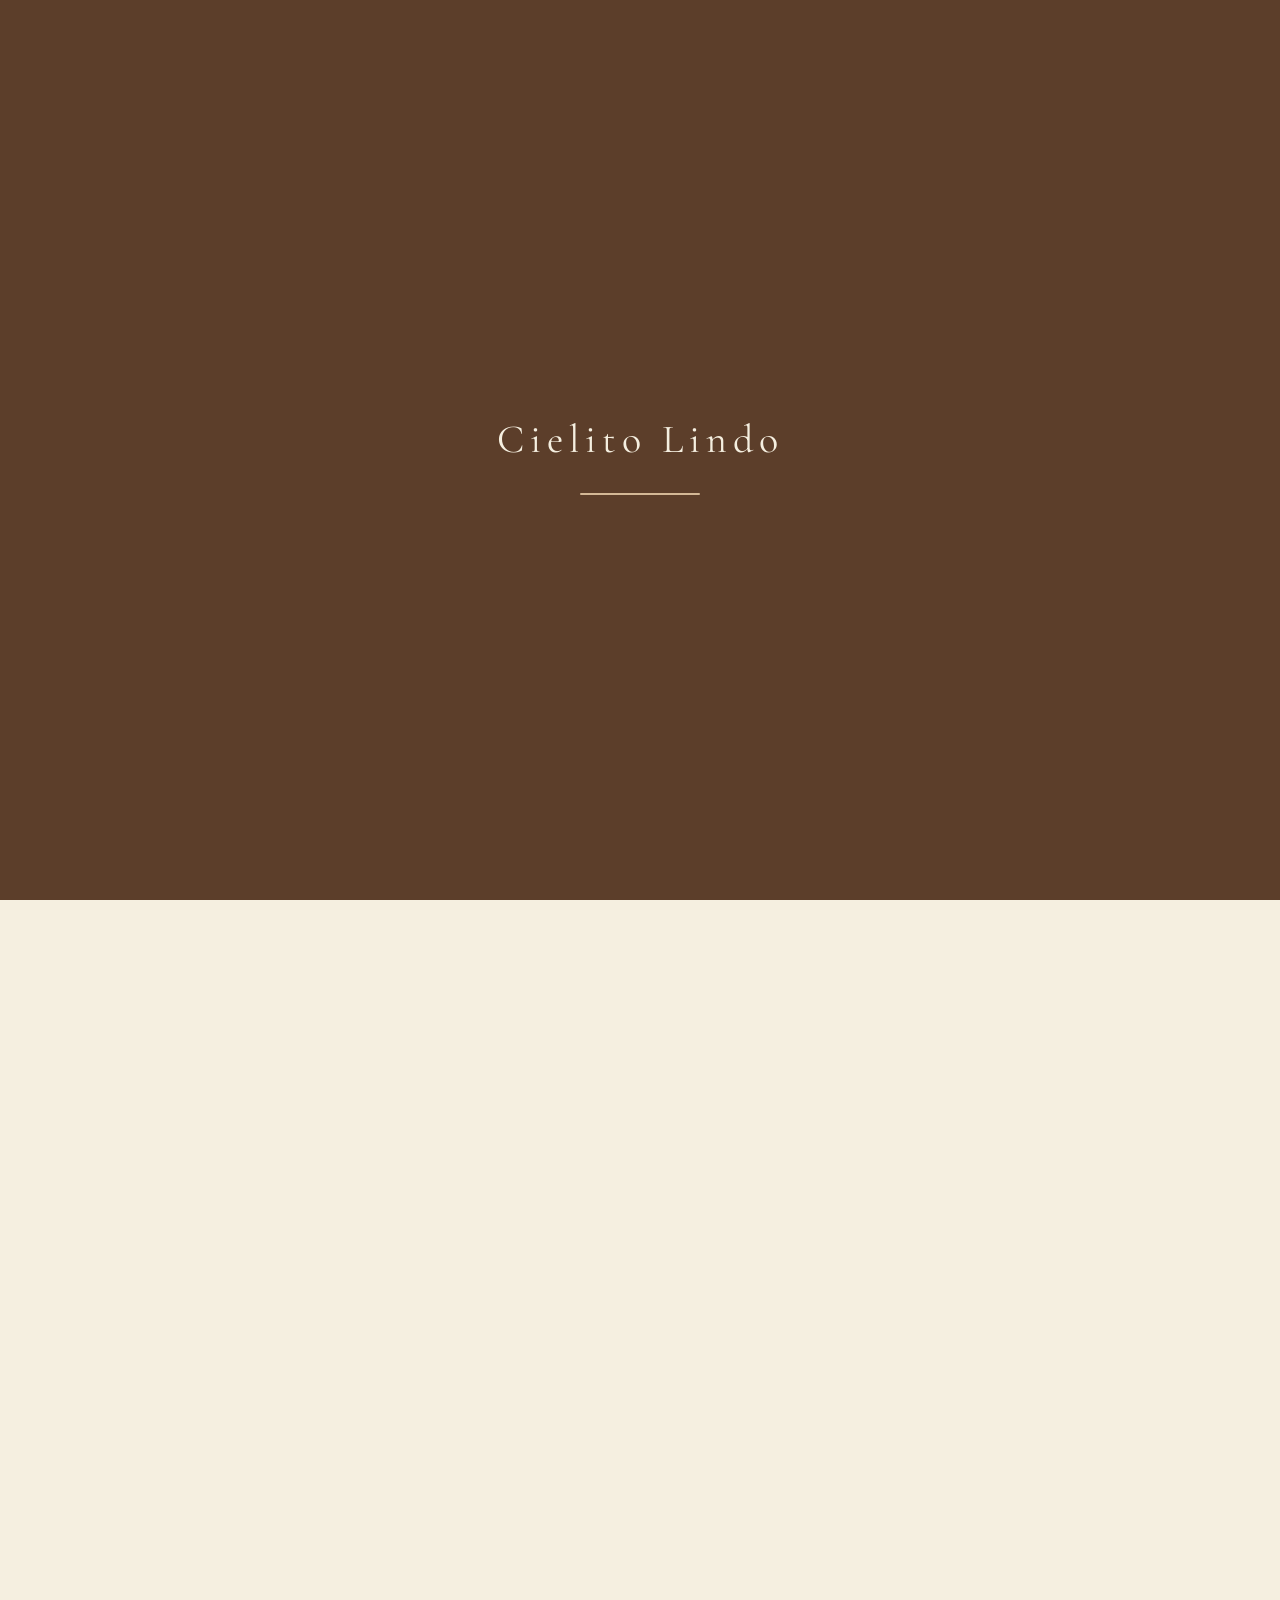
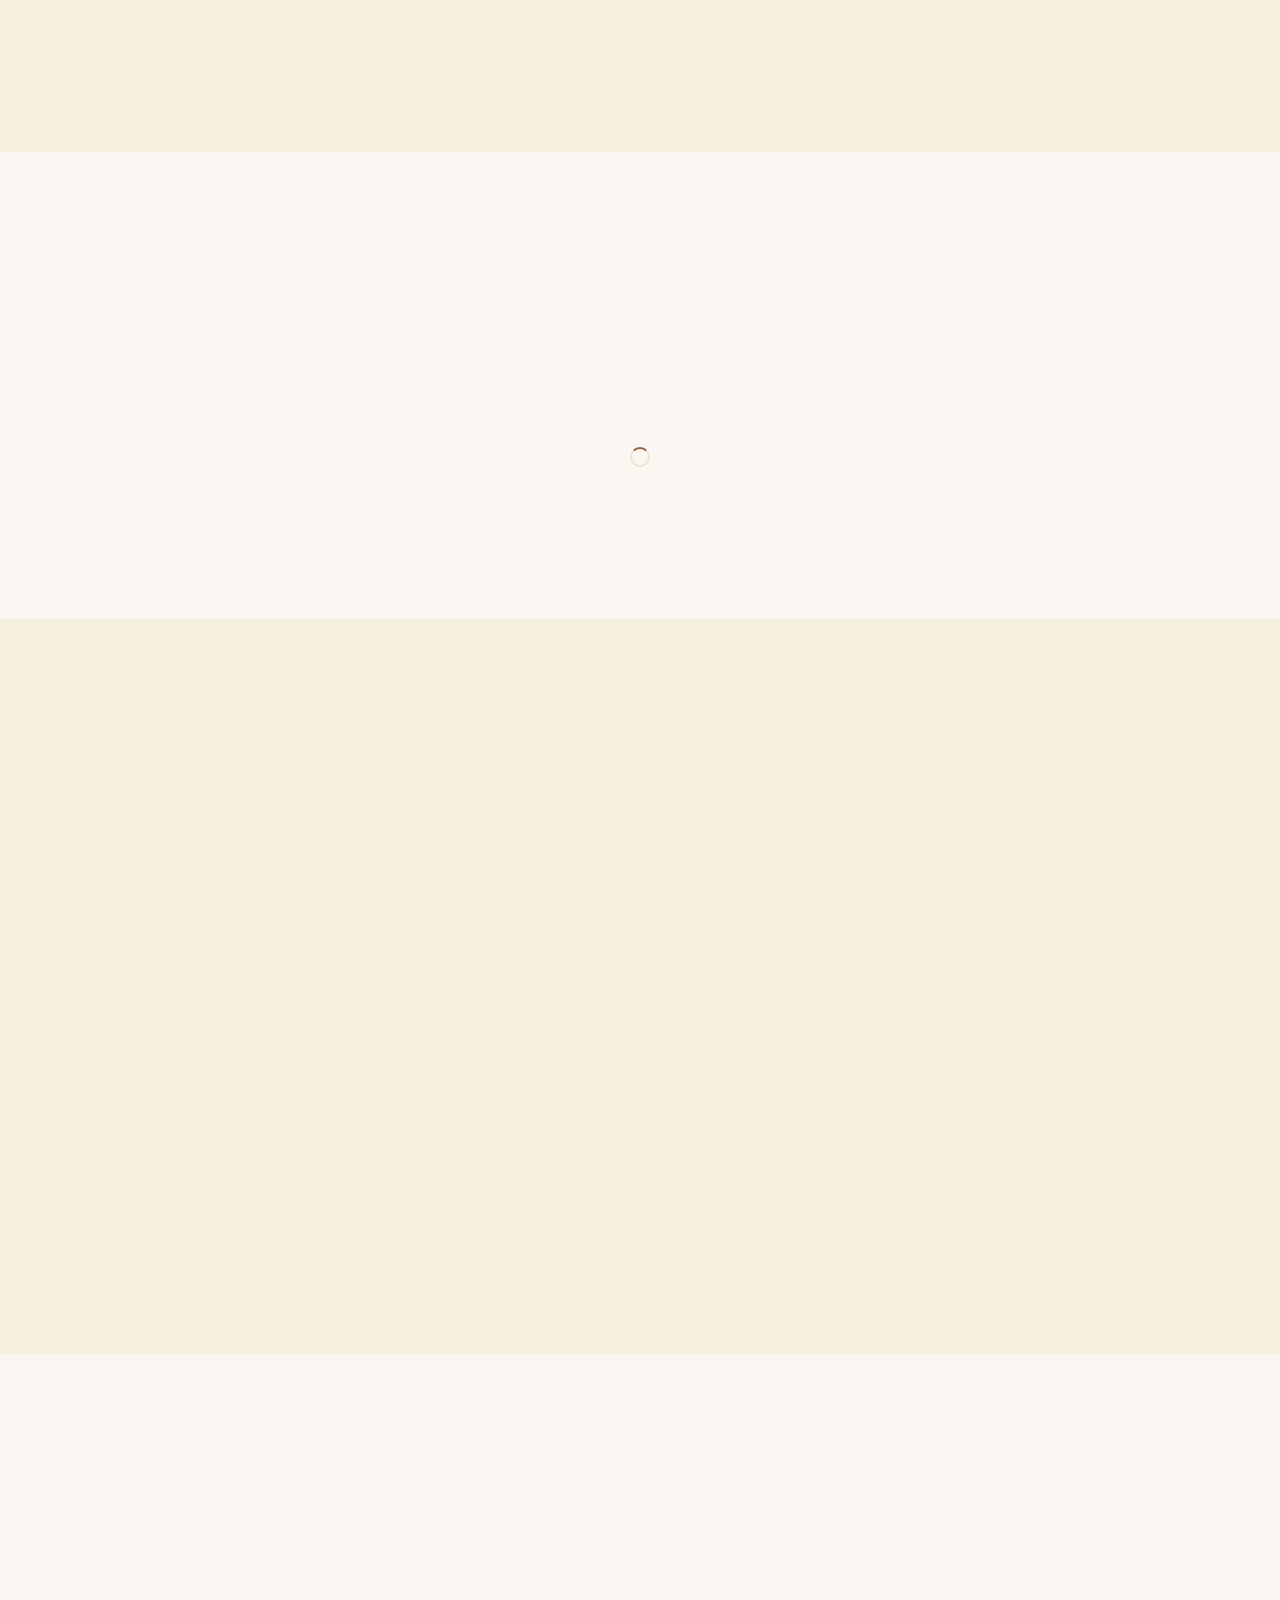
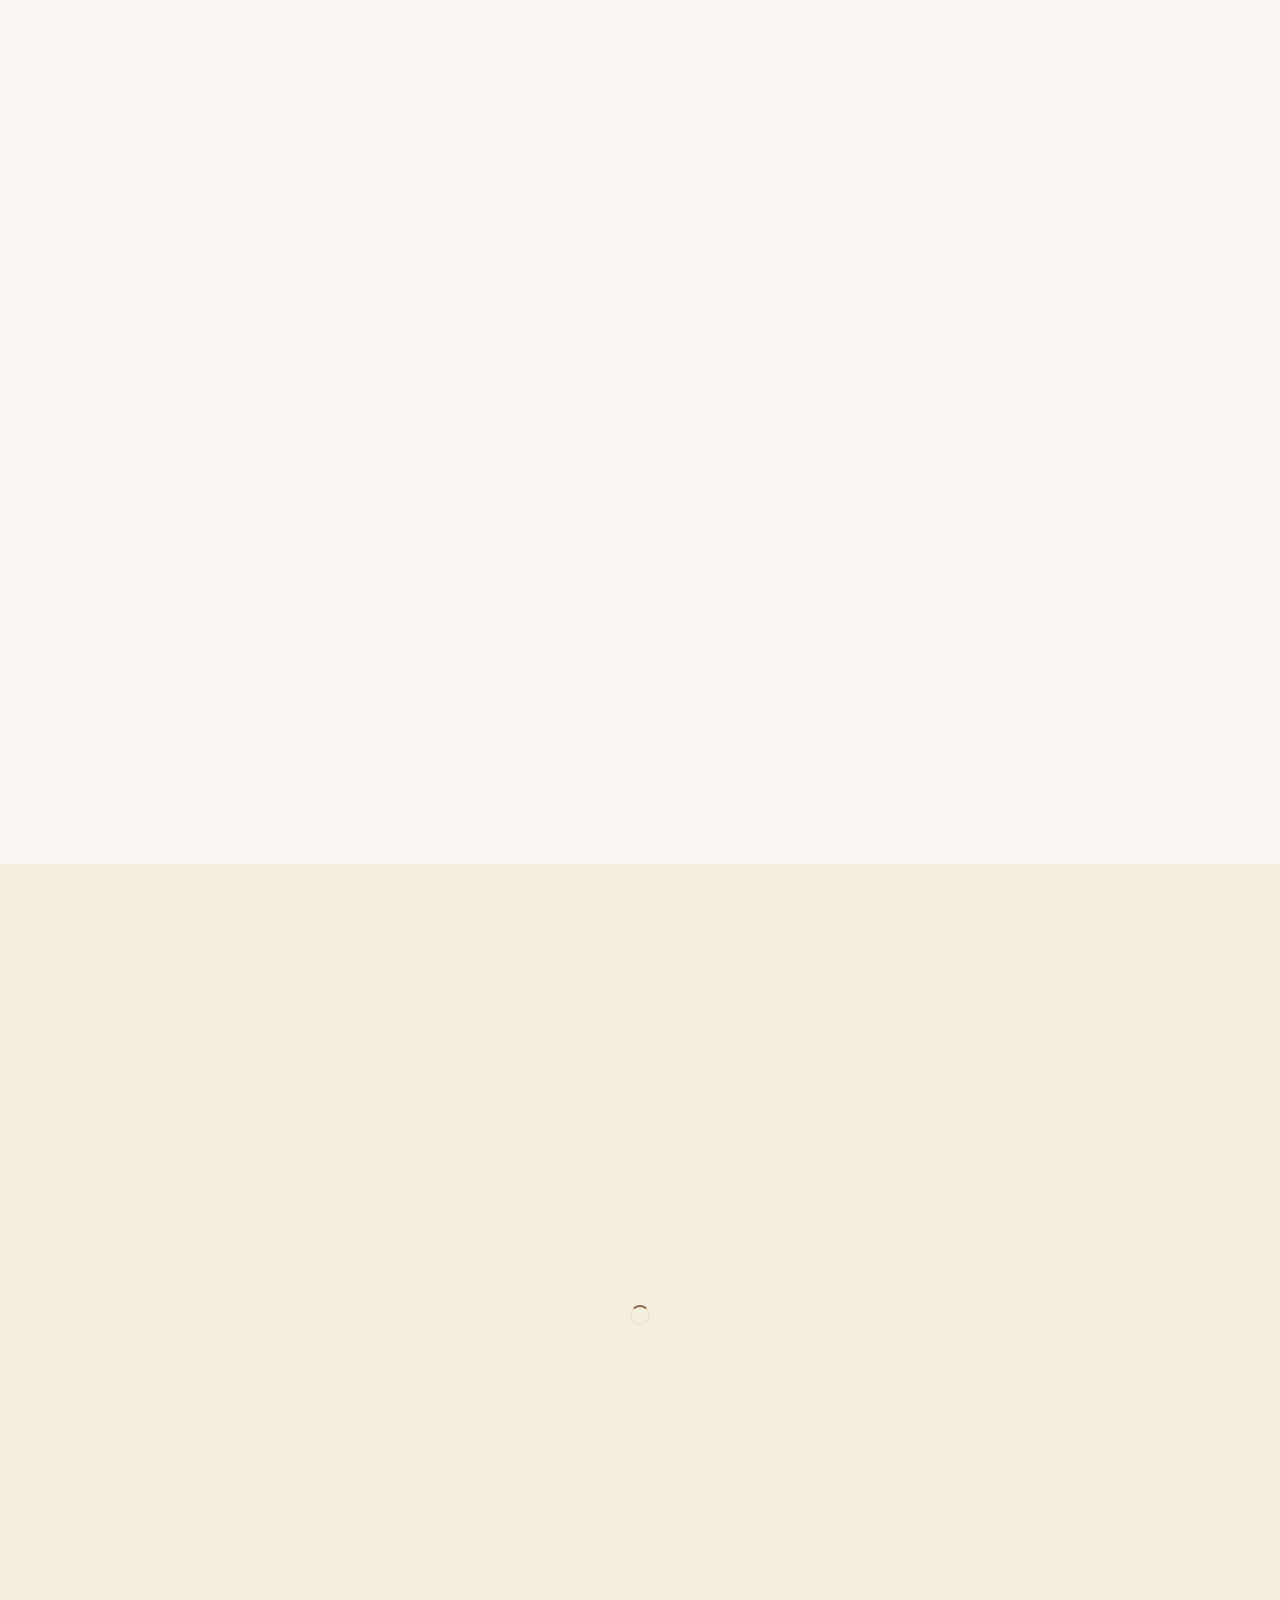
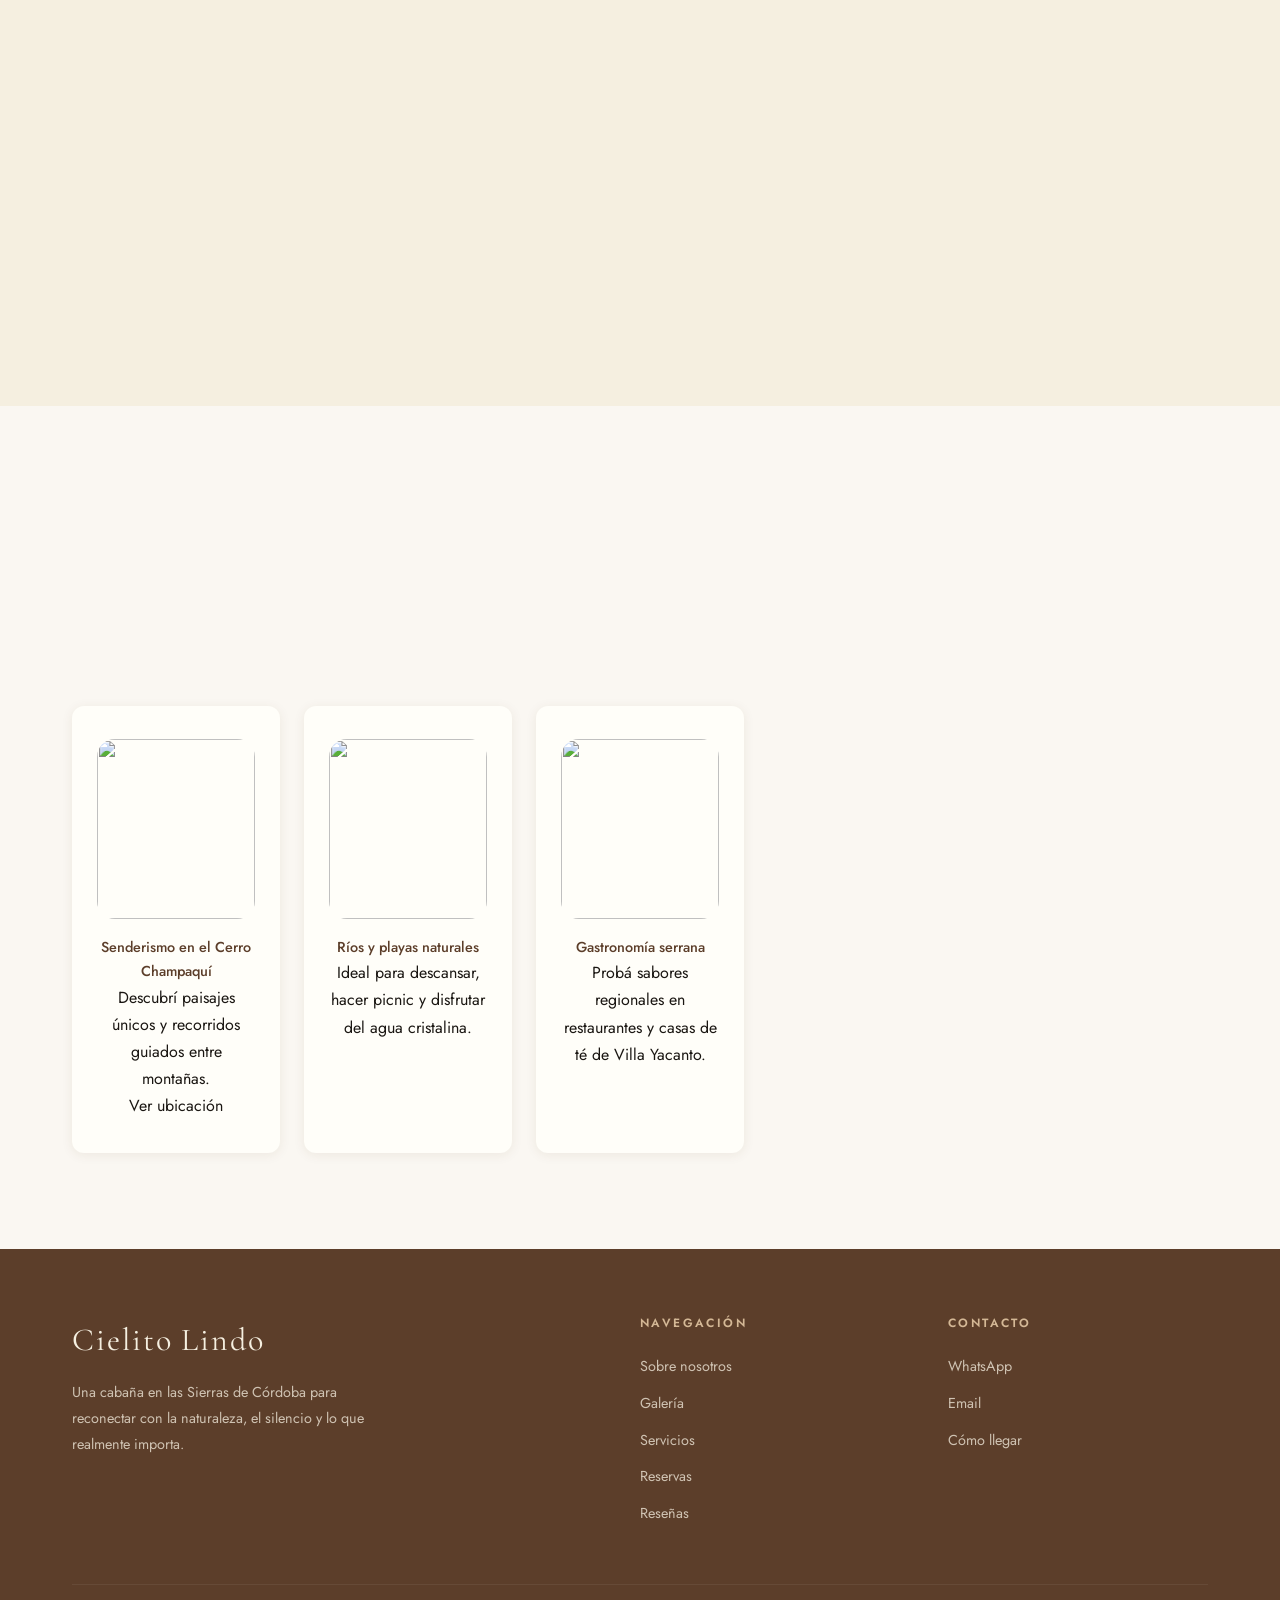
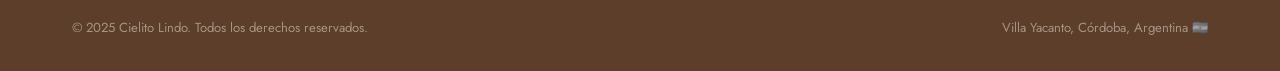
==== commit 6e524db4: "Fix auth module and cleanup structure" ====
--- a/cielito lindo final/index.html
+++ b/cielito lindo final/index.html
@@ -4,25 +4,492 @@
   <meta charset="UTF-8">
   <meta name="viewport" content="width=device-width, initial-scale=1.0">
   <meta name="description" content="Cielito Lindo — Cabaña de montaña en Villa Yacanto, Córdoba. Viví la tranquilidad de las sierras. Reservas online.">
+  <meta name="keywords" content="cabaña, villa yacanto, córdoba, sierras, alquiler, reservas, turismo">
+  <meta property="og:title" content="Cielito Lindo — Cabaña en las Sierras de Córdoba">
+  <meta property="og:description" content="Viví la tranquilidad de las sierras de Córdoba en una cabaña premium diseñada para reconectar con la naturaleza.">
+  <meta property="og:image" content="https://images.unsplash.com/photo-1449158743715-0a90ebb6d2d8?w=1200&q=80">
+  <meta property="og:type" content="website">
   <title>Cielito Lindo — Cabaña en las Sierras de Córdoba</title>
-
-  <link rel="stylesheet" href="./css/styles.css">
+  <link rel="icon" href="data:image/svg+xml,<svg xmlns='http://www.w3.org/2000/svg' viewBox='0 0 100 100'><text y='.9em' font-size='90'>🏡</text></svg>">
+  <link rel="stylesheet" href="css/styles.css">
 </head>
-
 <body>
 
-<!-- NAVBAR (tu código igual) -->
-<nav>
-  <a href="#hero">Inicio</a>
+<!-- ── PAGE LOADER ── -->
+<div id="page-loader">
+  <div class="loader-logo">Cielito Lindo</div>
+  <div class="loader-bar"></div>
+</div>
+
+<!-- ── TOAST CONTAINER ── -->
+<div id="toast-container"></div>
+
+<!-- ── WHATSAPP FLOTANTE ── -->
+<a href="https://wa.me/5493516000000?text=Hola!%20Me%20interesa%20reservar%20la%20cabaña%20Cielito%20Lindo."
+   target="_blank" rel="noopener" class="whatsapp-float" aria-label="Contactar por WhatsApp">
+  <svg viewBox="0 0 24 24" xmlns="http://www.w3.org/2000/svg">
+    <path d="M17.472 14.382c-.297-.149-1.758-.867-2.03-.967-.273-.099-.471-.148-.67.15-.197.297-.767.966-.94 1.164-.173.199-.347.223-.644.075-.297-.15-1.255-.463-2.39-1.475-.883-.788-1.48-1.761-1.653-2.059-.173-.297-.018-.458.13-.606.134-.133.298-.347.446-.52.149-.174.198-.298.298-.497.099-.198.05-.371-.025-.52-.075-.149-.669-1.612-.916-2.207-.242-.579-.487-.5-.669-.51-.173-.008-.371-.01-.57-.01-.198 0-.52.074-.792.372-.272.297-1.04 1.016-1.04 2.479 0 1.462 1.065 2.875 1.213 3.074.149.198 2.096 3.2 5.077 4.487.709.306 1.262.489 1.694.625.712.227 1.36.195 1.871.118.571-.085 1.758-.719 2.006-1.413.248-.694.248-1.289.173-1.413-.074-.124-.272-.198-.57-.347m-5.421 7.403h-.004a9.87 9.87 0 01-5.031-1.378l-.361-.214-3.741.982.998-3.648-.235-.374a9.86 9.86 0 01-1.51-5.26c.001-5.45 4.436-9.884 9.888-9.884 2.64 0 5.122 1.03 6.988 2.898a9.825 9.825 0 012.893 6.994c-.003 5.45-4.437 9.884-9.885 9.884m8.413-18.297A11.815 11.815 0 0012.05 0C5.495 0 .16 5.335.157 11.892c0 2.096.547 4.142 1.588 5.945L.057 24l6.305-1.654a11.882 11.882 0 005.683 1.448h.005c6.554 0 11.89-5.335 11.893-11.893a11.821 11.821 0 00-3.48-8.413z"/>
+  </svg>
+</a>
+
+<!-- ── NAVBAR ── -->
+<nav class="navbar" id="navbar">
+  <a href="index.html" class="navbar__logo">Cielito Lindo</a>
+
+  <div class="navbar__links" id="nav-links">
+    <a href="#sobre">Sobre nosotros</a>
+    <a href="#galeria">Galería</a>
+    <a href="#servicios">Servicios</a>
+    <a href="#disponibilidad">Reservar</a>
+    <a href="#resenas">Reseñas</a>
+    <a href="#contacto">Contacto</a>
+  </div>
+
+  <div class="navbar__actions">
+    <button class="btn-theme" id="theme-toggle" aria-label="Cambiar tema">🌙</button>
+    <button class="btn-nav-login" id="nav-login-btn" onclick="openLoginModal()">Ingresar</button>
+    <div class="nav-user-menu" id="nav-user-menu">
+      <span class="nav-username" id="nav-user-name"></span>
+      <a href="admin.html" class="btn-nav-admin" id="nav-admin-btn">Admin</a>
+      <button class="btn-logout" onclick="Auth.logout()">Salir</button>
+    </div>
+    <button class="btn-hamburger" id="hamburger" aria-label="Menú">
+      <span></span><span></span><span></span>
+    </button>
+  </div>
 </nav>
-
-<!-- CONTENIDO (todo tu HTML igual lo dejás acá) -->
-<section id="hero">
-  <h1>Cielito Lindo</h1>
-</section>
-
-<!-- 🔥 SOLO ESTO AL FINAL: APP -->
-<script type="module" src="./main.js"></script>
-
+<button class="close-menu" id="close-menu" aria-label="Cerrar menú">✕</button>
+
+<!-- ── HERO ── -->
+<section class="hero" id="hero">
+  <div class="hero__bg" id="hero-bg"></div>
+  <div class="hero__content">
+    <span class="hero__eyebrow">Villa Yacanto · Sierras de Córdoba</span>
+    <h1 class="hero__title">Viví la <em>tranquilidad</em><br>de las sierras</h1>
+    <p class="hero__subtitle">Una cabaña diseñada para reconectar con lo esencial. Naturaleza, silencio y confort en un mismo lugar.</p>
+    <div class="hero__actions">
+      <a href="#disponibilidad" class="btn-primary">Reservar ahora</a>
+      <a href="#galeria" class="btn-secondary">Ver galería</a>
+    </div>
+  </div>
+  <div class="hero__scroll">
+    <div class="scroll-line"></div>
+    <span>Scroll</span>
+  </div>
+</section>
+
+<!-- ── SOBRE LA CABAÑA ── -->
+<section id="sobre">
+  <div class="section-inner">
+    <div class="about-grid">
+      <div class="about-image-wrap fade-up">
+        <img src="img/aboutimg.jpg"
+             alt="Cielito Lindo — Vista exterior" loading="lazy">
+        <div class="about-badge">
+          <span class="about-badge__num">★ 5.0</span>
+          <span class="about-badge__text">Huéspedes felices</span>
+        </div>
+      </div>
+      <div class="fade-up fade-up-delay-2">
+        <span class="section-label">Sobre la cabaña</span>
+        <h2 class="section-title">Un refugio <em>único</em><br>en las sierras</h2>
+        <div class="divider"></div>
+        <p class="section-subtitle" id="cabin-description">
+          Una cabaña de montaña diseñada para reconectar con lo esencial. Rodeada de naturaleza, con vistas únicas a las Sierras de Córdoba. Cada detalle fue pensado para que tu estadía sea una experiencia memorable.
+        </p>
+        <div class="about-features">
+          <div class="about-feature">
+            <span class="about-feature__icon">🌄</span>
+            <div class="about-feature__text">
+              <strong>Vistas únicas</strong>
+              <span>Panorama 360° a las sierras</span>
+            </div>
+          </div>
+          <div class="about-feature">
+            <span class="about-feature__icon">🏡</span>
+            <div class="about-feature__text">
+              <strong>Hasta 6 personas</strong>
+              <span>Espacio amplio y cómodo</span>
+            </div>
+          </div>
+          <div class="about-feature">
+            <span class="about-feature__icon">🌿</span>
+            <div class="about-feature__text">
+              <strong>Entorno natural</strong>
+              <span>Bosques y quebradas cercanas</span>
+            </div>
+          </div>
+        </div>
+      </div>
+    </div>
+  </div>
+</section>
+
+<!-- ── GALERÍA ── -->
+<section class="gallery-section" id="galeria">
+  <div class="section-inner">
+    <div class="fade-up" style="text-align:center;">
+      <span class="section-label">Galería</span>
+      <h2 class="section-title">Sentí el <em>ambiente</em></h2>
+    </div>
+    <div class="gallery-grid" id="gallery-grid">
+      <!-- Renderizado por gallery.js -->
+      <div style="grid-column:span 3; text-align:center; padding:3rem;">
+        <span class="loader-sm"></span>
+      </div>
+    </div>
+  </div>
+</section>
+
+<!-- Lightbox -->
+<div id="lightbox">
+  <img id="lb-img" src="" alt="Galería">
+  <button class="lb-btn" id="lb-close" aria-label="Cerrar">✕</button>
+  <button class="lb-btn" id="lb-prev" aria-label="Anterior">‹</button>
+  <button class="lb-btn" id="lb-next" aria-label="Siguiente">›</button>
+  <span id="lb-counter"></span>
+</div>
+
+<!-- ── SERVICIOS ── -->
+<section id="servicios">
+  <div class="section-inner">
+    <div class="fade-up" style="text-align:center; max-width:600px; margin:0 auto 1rem;">
+      <span class="section-label">Servicios</span>
+      <h2 class="section-title">Todo lo que <em>necesitás</em></h2>
+      <p class="section-subtitle" style="margin:0 auto;">Equipada con todo para que solo tengas que llegar y disfrutar.</p>
+    </div>
+    <div class="services-grid">
+      <div class="service-card fade-up fade-up-delay-1"><div class="service-card__icon">📶</div><div class="service-card__name">WiFi de alta velocidad</div></div>
+      <div class="service-card fade-up fade-up-delay-1"><div class="service-card__icon">🏊</div><div class="service-card__name">Pileta privada</div></div>
+      <div class="service-card fade-up fade-up-delay-2"><div class="service-card__icon">🔥</div><div class="service-card__name">Asador con parrilla</div></div>
+      <div class="service-card fade-up fade-up-delay-2"><div class="service-card__icon">🍳</div><div class="service-card__name">Cocina equipada</div></div>
+      <div class="service-card fade-up fade-up-delay-3"><div class="service-card__icon">🚗</div><div class="service-card__name">Estacionamiento</div></div>
+      <div class="service-card fade-up fade-up-delay-3"><div class="service-card__icon">❄️</div><div class="service-card__name">Aire acondicionado</div></div>
+      <div class="service-card fade-up fade-up-delay-1"><div class="service-card__icon">🌡️</div><div class="service-card__name">Calefacción</div></div>
+      <div class="service-card fade-up fade-up-delay-2"><div class="service-card__icon">📺</div><div class="service-card__name">Smart TV 4K</div></div>
+      <div class="service-card fade-up fade-up-delay-3"><div class="service-card__icon">⛰️</div><div class="service-card__name">Vista a las sierras</div></div>
+    </div>
+  </div>
+</section>
+
+<!-- ── DISPONIBILIDAD Y RESERVA ── -->
+<section class="booking-section" id="disponibilidad">
+  <div class="section-inner">
+    <div class="fade-up">
+      <span class="section-label">Disponibilidad</span>
+      <h2 class="section-title">Elegí tus <em>fechas</em></h2>
+      <p class="section-subtitle">Seleccioná el día de llegada y salida. Los días marcados ya están reservados.</p>
+    </div>
+    <div class="booking-layout">
+      <!-- Calendario -->
+      <div class="fade-up fade-up-delay-1">
+        <div id="calendar-container"></div>
+        <div class="cal-legend">
+          <span><span class="legend-dot legend-dot--blocked"></span> No disponible</span>
+          <span><span class="legend-dot legend-dot--available"></span> Check-in / Check-out</span>
+          <span><span class="legend-dot legend-dot--selected"></span> Rango seleccionado</span>
+        </div>
+      </div>
+      <!-- Formulario de reserva -->
+      <div class="fade-up fade-up-delay-2">
+        <div class="booking-card">
+          <div class="booking-card__title">Reservar cabaña</div>
+          <div class="booking-card__price">desde <strong id="price-per-night">$45.000</strong> / noche</div>
+          <div class="booking-dates-display">
+            <div class="booking-date-box" id="checkin-box">
+              <span class="booking-date-box__label">Check-in</span>
+              <span class="booking-date-box__value" id="checkin-display">Seleccioná</span>
+            </div>
+            <div class="booking-date-box" id="checkout-box">
+              <span class="booking-date-box__label">Check-out</span>
+              <span class="booking-date-box__value" id="checkout-display">Seleccioná</span>
+            </div>
+          </div>
+          <div class="booking-summary" id="booking-summary">
+            <div class="booking-summary-row">
+              <span id="nights-label">— noches</span>
+              <span id="nights-price">$—</span>
+            </div>
+            <div class="booking-summary-row total">
+              <span>Total</span>
+              <span id="total-price">$—</span>
+            </div>
+          </div>
+          <div class="form-field">
+            <label class="form-label" for="book-persons">Cantidad de personas</label>
+            <select class="form-input" id="book-persons">
+              <option value="1">1 persona</option>
+              <option value="2" selected>2 personas</option>
+              <option value="3">3 personas</option>
+              <option value="4">4 personas</option>
+              <option value="5">5 personas</option>
+              <option value="6">6 personas</option>
+            </select>
+          </div>
+          <div class="form-field">
+            <label class="form-label" for="book-phone">Teléfono de contacto</label>
+            <input type="tel" class="form-input" id="book-phone" placeholder="+54 9 351 000 0000">
+          </div>
+          <div class="form-field">
+            <label class="form-label" for="book-notes">Notas (opcional)</label>
+            <textarea class="form-input" id="book-notes" rows="3" placeholder="Llegada estimada, necesidades especiales..."></textarea>
+          </div>
+          <button class="btn-book" id="btn-book" onclick="handleBooking()">
+            Confirmar reserva
+          </button>
+        </div>
+      </div>
+    </div>
+  </div>
+</section>
+
+<!-- ── RESEÑAS ── -->
+<section id="resenas">
+  <div class="section-inner">
+    <div class="fade-up">
+      <span class="section-label">Reseñas</span>
+      <h2 class="section-title">Lo que dicen <em>nuestros huéspedes</em></h2>
+    </div>
+    <div class="reviews-header fade-up">
+      <div class="reviews-score">
+        <div class="reviews-score__num" id="reviews-avg">5.0</div>
+        <div class="reviews-score__stars" id="reviews-stars">★★★★★</div>
+        <div class="reviews-score__count" id="reviews-count">cargando...</div>
+      </div>
+      <p class="section-subtitle">Experiencias reales de familias y parejas que eligieron las sierras de Córdoba para reconectar.</p>
+    </div>
+    <div class="reviews-grid" id="reviews-container">
+      <div style="grid-column:1/-1;text-align:center;padding:3rem;"><span class="loader-sm"></span></div>
+    </div>
+
+    <!-- Formulario de reseña -->
+    <div class="review-form-section fade-up" id="review-form-wrap">
+      <div class="review-form-title">Dejá tu reseña</div>
+      <div class="star-rating" id="star-rating">
+        <button class="star-input active" data-star="1" aria-label="1 estrella">★</button>
+        <button class="star-input active" data-star="2" aria-label="2 estrellas">★</button>
+        <button class="star-input active" data-star="3" aria-label="3 estrellas">★</button>
+        <button class="star-input active" data-star="4" aria-label="4 estrellas">★</button>
+        <button class="star-input active" data-star="5" aria-label="5 estrellas">★</button>
+      </div>
+      <div class="form-field">
+        <textarea class="form-input" id="review-comment" rows="4"
+          placeholder="Contá tu experiencia en Cielito Lindo..."></textarea>
+      </div>
+      <button class="btn-submit" id="submit-review-btn" onclick="Reviews.submitReview()">
+        Publicar reseña
+      </button>
+    </div>
+  </div>
+</section>
+
+<!-- ── UBICACIÓN ── -->
+<section class="location-section" id="ubicacion">
+  <div class="section-inner">
+    <div class="fade-up" style="text-align:center;">
+      <span class="section-label">Ubicación</span>
+      <h2 class="section-title">Encontranos en <em>Villa Yacanto</em></h2>
+      <p class="section-subtitle" style="margin:0 auto;">Sierras de Córdoba, Argentina. A solo 2 horas de la ciudad de Córdoba.</p>
+    </div>
+    <div class="map-container fade-up">
+      <iframe
+        src="https://www.google.com/maps/embed?pb=!1m18!1m12!1m3!1d13396.77!2d-64.8597!3d-32.0874!2m3!1f0!2f0!3f0!3m2!1i1024!2i768!4f13.1!3m3!1m2!1s0x95ce4b5fd35d4e31%3A0x1c7d1f1234567890!2sVilla%20Yacanto%2C%20C%C3%B3rdoba!5e0!3m2!1ses!2sar!4v1700000000000"
+        allowfullscreen loading="lazy" referrerpolicy="no-referrer-when-downgrade"
+        title="Mapa Villa Yacanto Córdoba">
+      </iframe>
+    </div>
+  </div>
+</section>
+
+<!-- ── CONTACTO ── -->
+<section id="contacto">
+  <div class="section-inner">
+    <div class="contact-grid">
+      <div class="contact-info fade-up">
+        <span class="section-label">Contacto</span>
+        <h2 class="section-title">¿Tenés <em>preguntas</em>?</h2>
+        <div class="divider"></div>
+        <p class="section-subtitle" style="margin-bottom:2.5rem;">Estamos disponibles para ayudarte a planificar tu estadía perfecta en las sierras.</p>
+        <div class="contact-item">
+          <div class="contact-icon">📍</div>
+          <div>
+            <div class="contact-item-title">Ubicación</div>
+            <div class="contact-item-value">Villa Yacanto, Córdoba, Argentina</div>
+          </div>
+        </div>
+        <div class="contact-item">
+          <div class="contact-icon">📱</div>
+          <div>
+            <div class="contact-item-title">WhatsApp</div>
+            <div class="contact-item-value">+54 9 351 600-0000</div>
+          </div>
+        </div>
+        <div class="contact-item">
+          <div class="contact-icon">✉️</div>
+          <div>
+            <div class="contact-item-title">Email</div>
+            <div class="contact-item-value">hola@cielitolindo.com.ar</div>
+          </div>
+        </div>
+        <div class="contact-item">
+          <div class="contact-icon">🕐</div>
+          <div>
+            <div class="contact-item-title">Horario de atención</div>
+            <div class="contact-item-value">Lunes a Domingo · 9:00 – 21:00</div>
+          </div>
+        </div>
+      </div>
+      <div class="contact-form fade-up fade-up-delay-2">
+        <div class="form-field">
+          <label class="form-label" for="contact-name">Nombre completo</label>
+          <input type="text" class="form-input" id="contact-name" placeholder="Tu nombre">
+        </div>
+        <div class="form-field">
+          <label class="form-label" for="contact-email">Email</label>
+          <input type="email" class="form-input" id="contact-email" placeholder="tu@email.com">
+        </div>
+        <div class="form-field">
+          <label class="form-label" for="contact-phone">Teléfono</label>
+          <input type="tel" class="form-input" id="contact-phone" placeholder="+54 9 ...">
+        </div>
+        <div class="form-field">
+          <label class="form-label" for="contact-msg">Mensaje</label>
+          <textarea class="form-input" id="contact-msg" rows="5"
+            placeholder="Contanos qué necesitás..."></textarea>
+        </div>
+        <button class="btn-submit" onclick="sendContactForm()">Enviar mensaje</button>
+      </div>
+    </div>
+  </div>
+</section>
+
+<!-- ── FOOTER ── -->
+
+<section id="yacanto" class="gallery-section">
+  <div class="section-inner">
+    <div class="fade-up" style="text-align:center;">
+      <span class="section-label">Villa Yacanto</span>
+      <h2 class="section-title">Qué hacer en <em>Yacanto</em></h2>
+      <p class="section-subtitle">Experiencias y lugares para disfrutar durante tu estadía.</p>
+    </div>
+    <div class="services-grid">
+      <div class="service-card">
+        <img src="https://images.unsplash.com/photo-1506744038136-46273834b3fb?w=800&q=80" style="width:100%;height:180px;object-fit:cover;border-radius:18px;margin-bottom:1rem;">
+        <div class="service-card__name">Senderismo en el Cerro Champaquí</div>
+        <p>Descubrí paisajes únicos y recorridos guiados entre montañas.</p>
+        <a href="https://maps.app.goo.gl/Lmy6X31DyHxZQ6G19" target="_blank">Ver ubicación</a>
+      </div>
+      <div class="service-card">
+        <img src="https://images.unsplash.com/photo-1500530855697-b586d89ba3ee?w=800&q=80" style="width:100%;height:180px;object-fit:cover;border-radius:18px;margin-bottom:1rem;">
+        <div class="service-card__name">Ríos y playas naturales</div>
+        <p>Ideal para descansar, hacer picnic y disfrutar del agua cristalina.</p>
+      </div>
+      <div class="service-card">
+        <img src="https://images.unsplash.com/photo-1510798831971-661eb04b3739?w=800&q=80" style="width:100%;height:180px;object-fit:cover;border-radius:18px;margin-bottom:1rem;">
+        <div class="service-card__name">Gastronomía serrana</div>
+        <p>Probá sabores regionales en restaurantes y casas de té de Villa Yacanto.</p>
+      </div>
+    </div>
+  </div>
+</section>
+
+<footer>
+  <div class="footer-inner">
+    <div class="footer-grid">
+      <div>
+        <div class="footer-logo">Cielito Lindo</div>
+        <p class="footer-desc">Una cabaña en las Sierras de Córdoba para reconectar con la naturaleza, el silencio y lo que realmente importa.</p>
+      </div>
+      <div>
+        <div class="footer-heading">Navegación</div>
+        <ul class="footer-links">
+          <li><a href="#sobre">Sobre nosotros</a></li>
+          <li><a href="#galeria">Galería</a></li>
+          <li><a href="#servicios">Servicios</a></li>
+          <li><a href="#disponibilidad">Reservas</a></li>
+          <li><a href="#resenas">Reseñas</a></li>
+        </ul>
+      </div>
+      <div>
+        <div class="footer-heading">Contacto</div>
+        <ul class="footer-links">
+          <li><a href="https://wa.me/5493516000000" target="_blank">WhatsApp</a></li>
+          <li><a href="mailto:hola@cielitolindo.com.ar">Email</a></li>
+          <li><a href="#ubicacion">Cómo llegar</a></li>
+        </ul>
+      </div>
+    </div>
+    <div class="footer-bottom">
+      <span>© 2025 Cielito Lindo. Todos los derechos reservados.</span>
+      <span>Villa Yacanto, Córdoba, Argentina 🇦🇷</span>
+    </div>
+  </div>
+</footer>
+
+<!-- ── MODAL LOGIN/REGISTRO ── -->
+<div class="modal-overlay" id="login-modal">
+  <div class="modal">
+    <button class="modal__close" onclick="closeLoginModal()" aria-label="Cerrar">✕</button>
+    <div class="modal__title">Bienvenido</div>
+    <div class="modal__subtitle">Ingresá para poder reservar y dejar reseñas</div>
+    <div class="modal-tabs">
+      <button class="modal-tab active" onclick="switchAuthTab('login', this)">Ingresar</button>
+      <button class="modal-tab" onclick="switchAuthTab('register', this)">Registrarse</button>
+    </div>
+
+    <!-- Login Tab -->
+    <div class="modal-tab-content active" id="tab-login">
+      <button class="btn-google" onclick="Auth.loginWithGoogle().then(r => r.ok && closeLoginModal())">
+        <svg width="18" height="18" viewBox="0 0 48 48"><path fill="#EA4335" d="M24 9.5c3.54 0 6.71 1.22 9.21 3.6l6.85-6.85C35.9 2.38 30.47 0 24 0 14.62 0 6.51 5.38 2.56 13.22l7.98 6.19C12.43 13.72 17.74 9.5 24 9.5z"/><path fill="#4285F4" d="M46.98 24.55c0-1.57-.15-3.09-.38-4.55H24v9.02h12.94c-.58 2.96-2.26 5.48-4.78 7.18l7.73 6c4.51-4.18 7.09-10.36 7.09-17.65z"/><path fill="#FBBC05" d="M10.53 28.59c-.48-1.45-.76-2.99-.76-4.59s.27-3.14.76-4.59l-7.98-6.19C.92 16.46 0 20.12 0 24c0 3.88.92 7.54 2.56 10.78l7.97-6.19z"/><path fill="#34A853" d="M24 48c6.48 0 11.93-2.13 15.89-5.81l-7.73-6c-2.18 1.48-4.97 2.35-8.16 2.35-6.26 0-11.57-4.22-13.47-9.91l-7.98 6.19C6.51 42.62 14.62 48 24 48z"/></svg>
+        Continuar con Google
+      </button>
+      <div class="divider-or">o con email</div>
+      <div class="form-field">
+        <label class="form-label" for="login-email">Email</label>
+        <input type="email" class="form-input" id="login-email" placeholder="tu@email.com" autocomplete="email">
+      </div>
+      <div class="form-field">
+        <label class="form-label" for="login-password">Contraseña</label>
+        <input type="password" class="form-input" id="login-password" placeholder="••••••••" autocomplete="current-password">
+      </div>
+      <button class="btn-submit" onclick="handleLogin()">Ingresar</button>
+    </div>
+
+    <!-- Register Tab -->
+    <div class="modal-tab-content" id="tab-register">
+      <div class="form-field">
+        <label class="form-label" for="reg-name">Nombre completo</label>
+        <input type="text" class="form-input" id="reg-name" placeholder="Tu nombre" autocomplete="name">
+      </div>
+      <div class="form-field">
+        <label class="form-label" for="reg-email">Email</label>
+        <input type="email" class="form-input" id="reg-email" placeholder="tu@email.com" autocomplete="email">
+      </div>
+      <div class="form-field">
+        <label class="form-label" for="reg-phone">Teléfono</label>
+        <input type="tel" class="form-input" id="reg-phone" placeholder="+54 9 351 000 0000" autocomplete="tel">
+      </div>
+      <div class="form-field">
+        <label class="form-label" for="reg-password">Contraseña</label>
+        <input type="password" class="form-input" id="reg-password" placeholder="Mínimo 6 caracteres" autocomplete="new-password">
+      </div>
+      <button class="btn-submit" onclick="handleRegister()">Crear cuenta</button>
+    </div>
+  </div>
+</div>
+
+<!-- FIREBASE (compat, correcto para tu setup actual) -->
+<script src="https://www.gstatic.com/firebasejs/9.23.0/firebase-app-compat.js"></script>
+<script src="https://www.gstatic.com/firebasejs/9.23.0/firebase-auth-compat.js"></script>
+<script src="https://www.gstatic.com/firebasejs/9.23.0/firebase-firestore-compat.js"></script>
+<script src="https://www.gstatic.com/firebasejs/9.23.0/firebase-storage-compat.js"></script>
+
+<!-- JS -->
+<script src="./js/auth.js"></script>
+<script src="./js/bookings.js"></script>
+<script src="./js/gallery.js"></script>
+
+<!-- IMPORTANTE -->
+<script src="./js/main.js"></script>
 </body>
-</html>+</html>
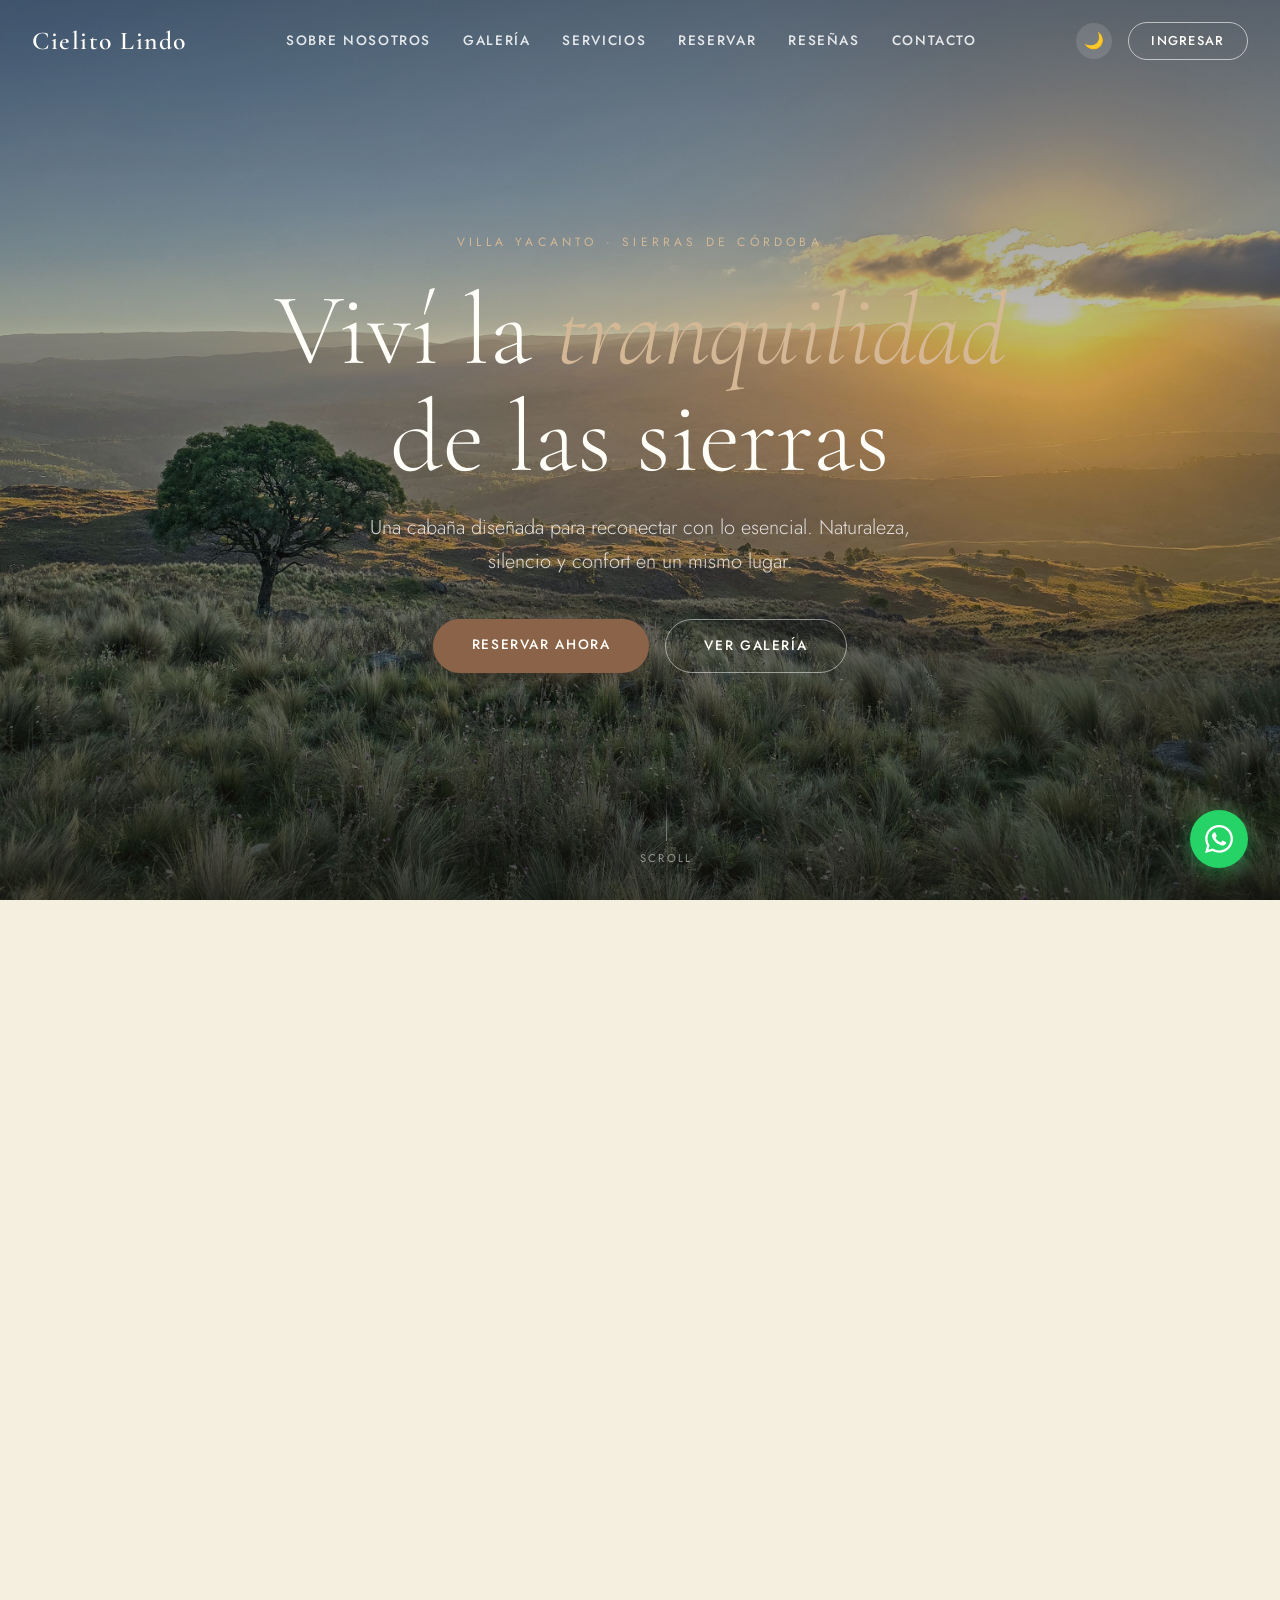
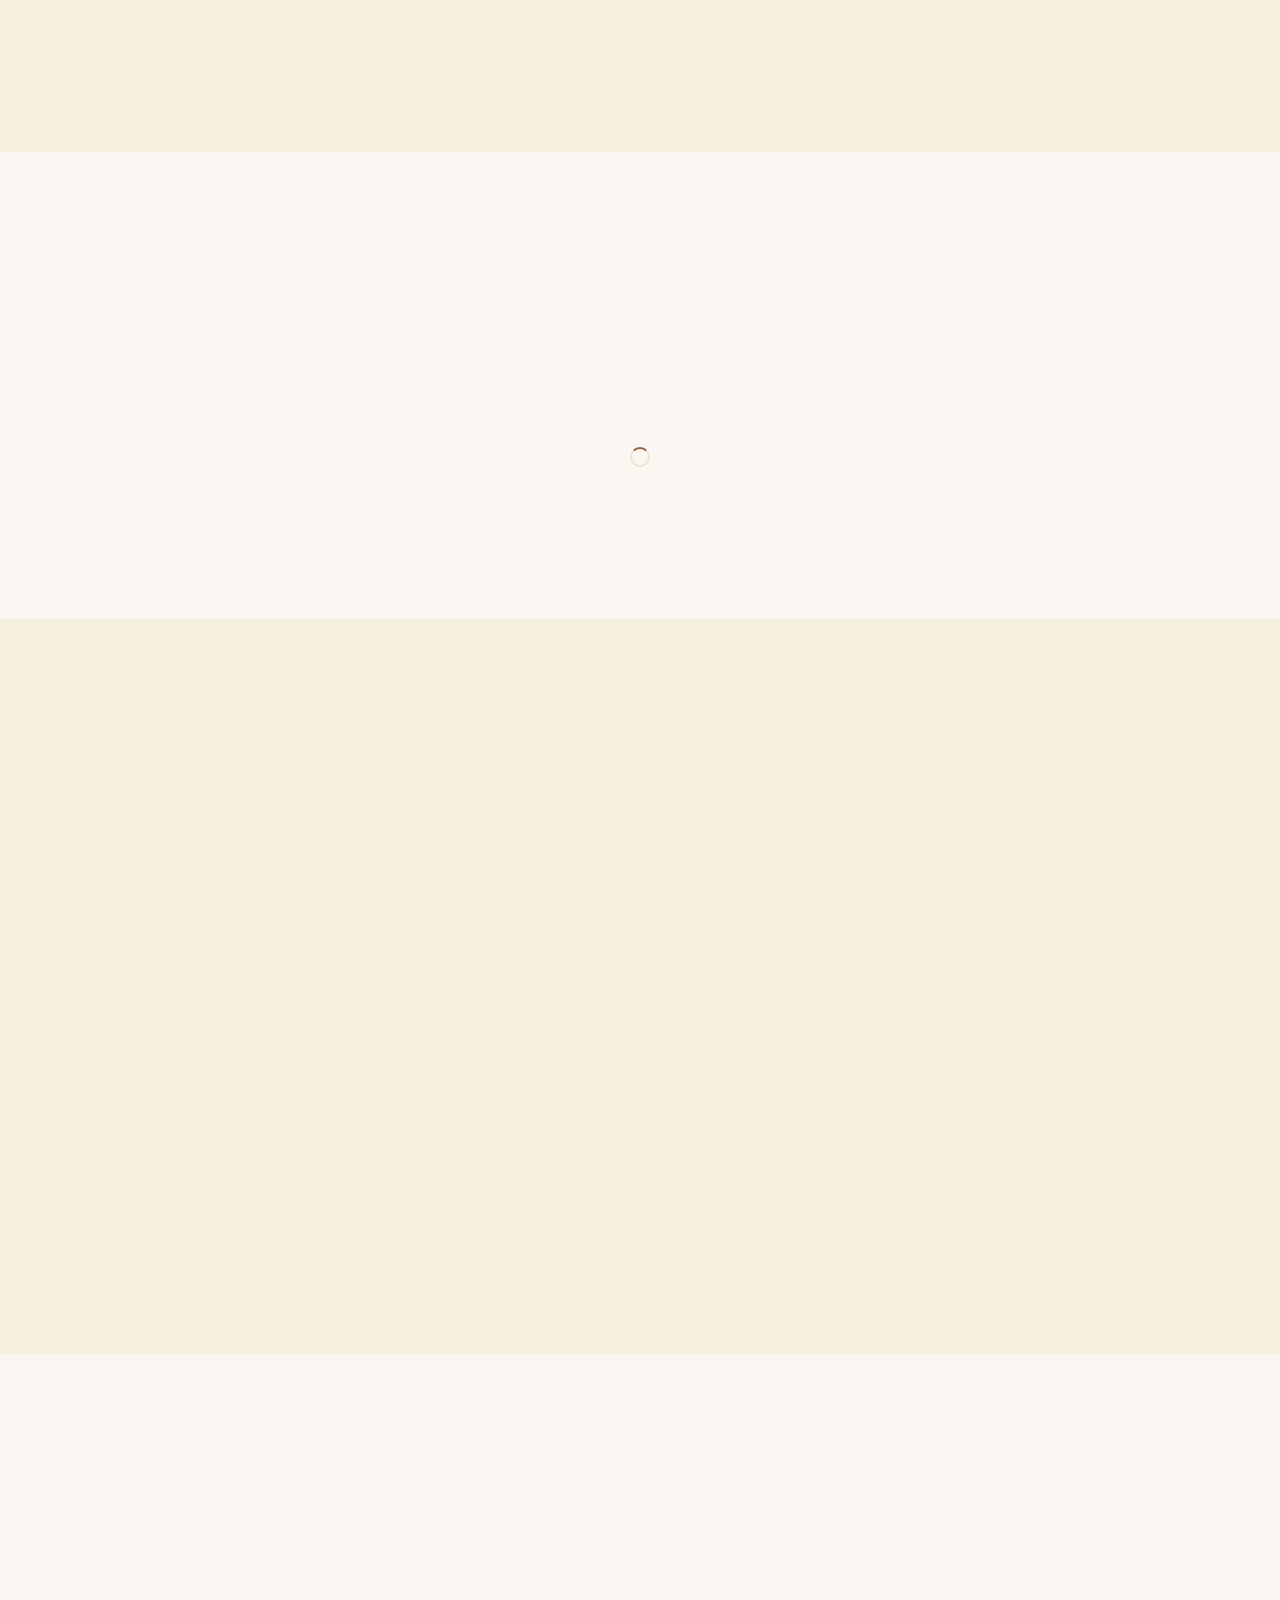
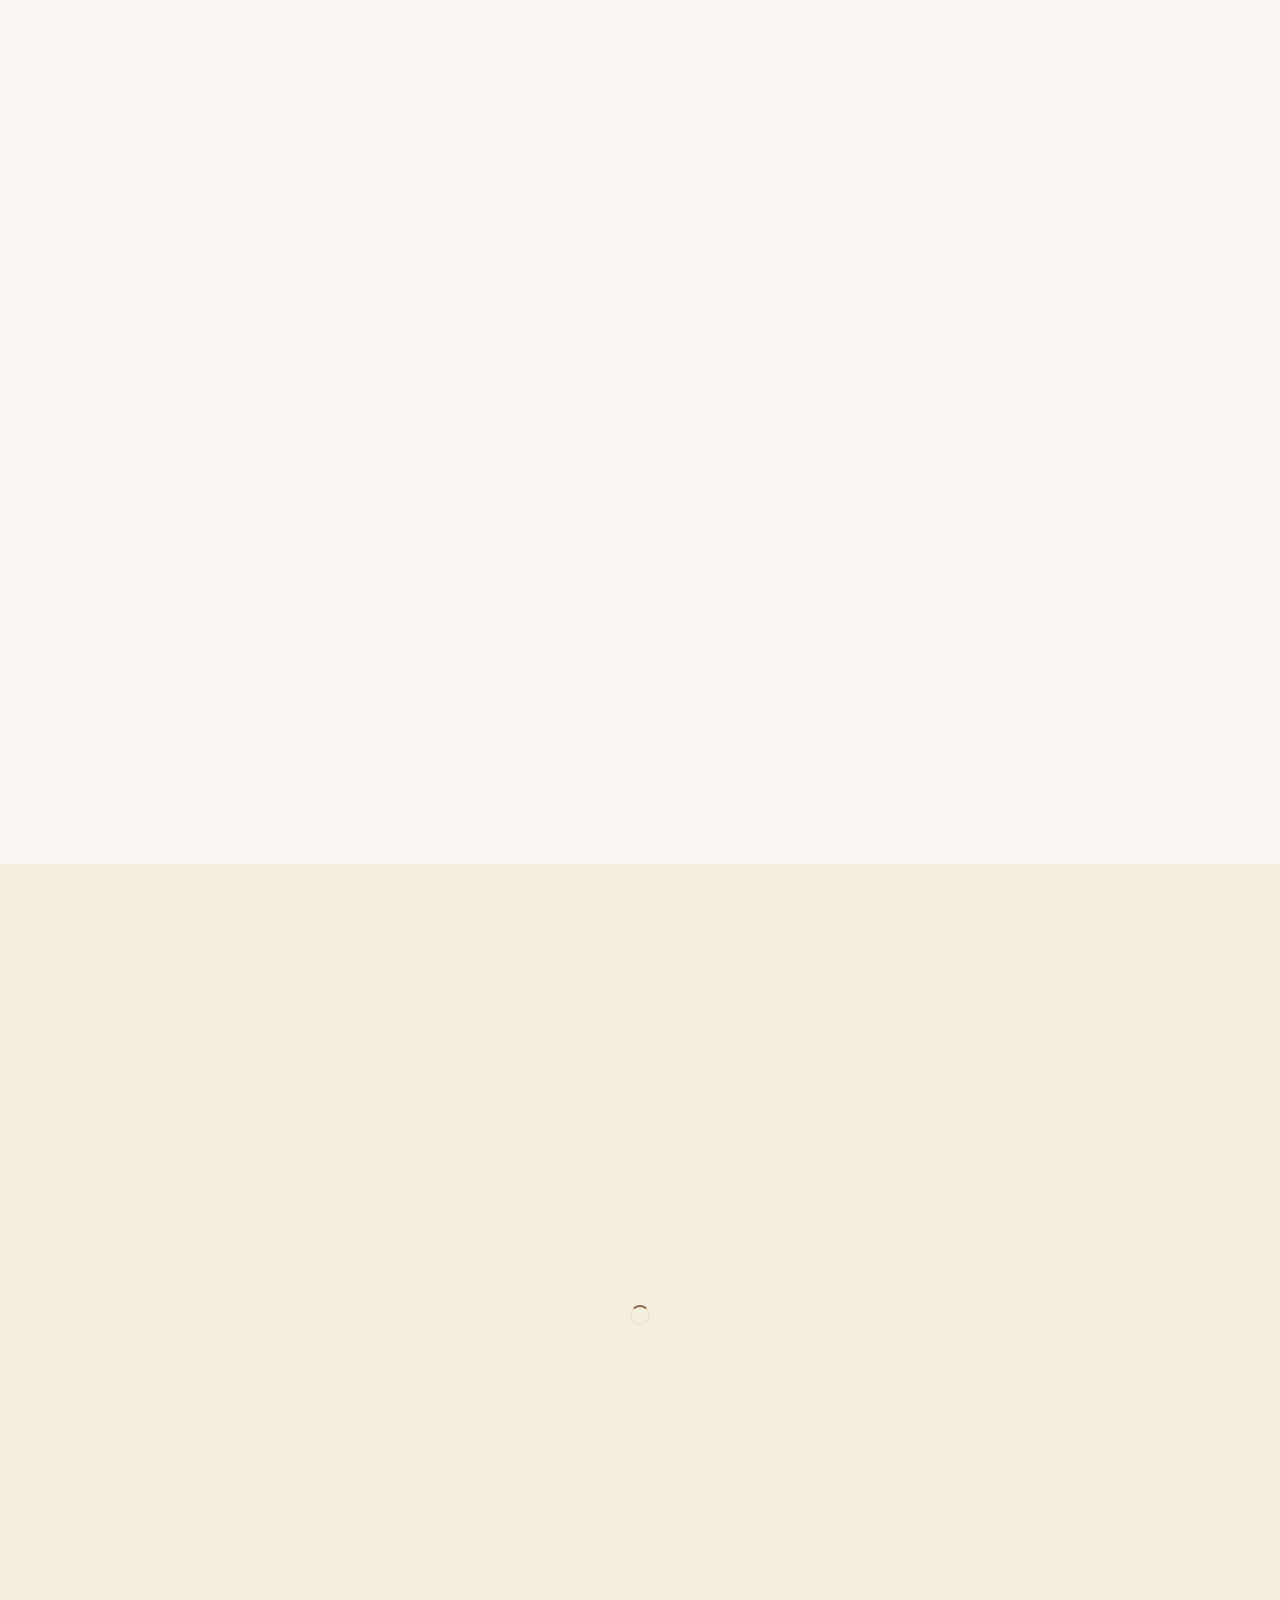
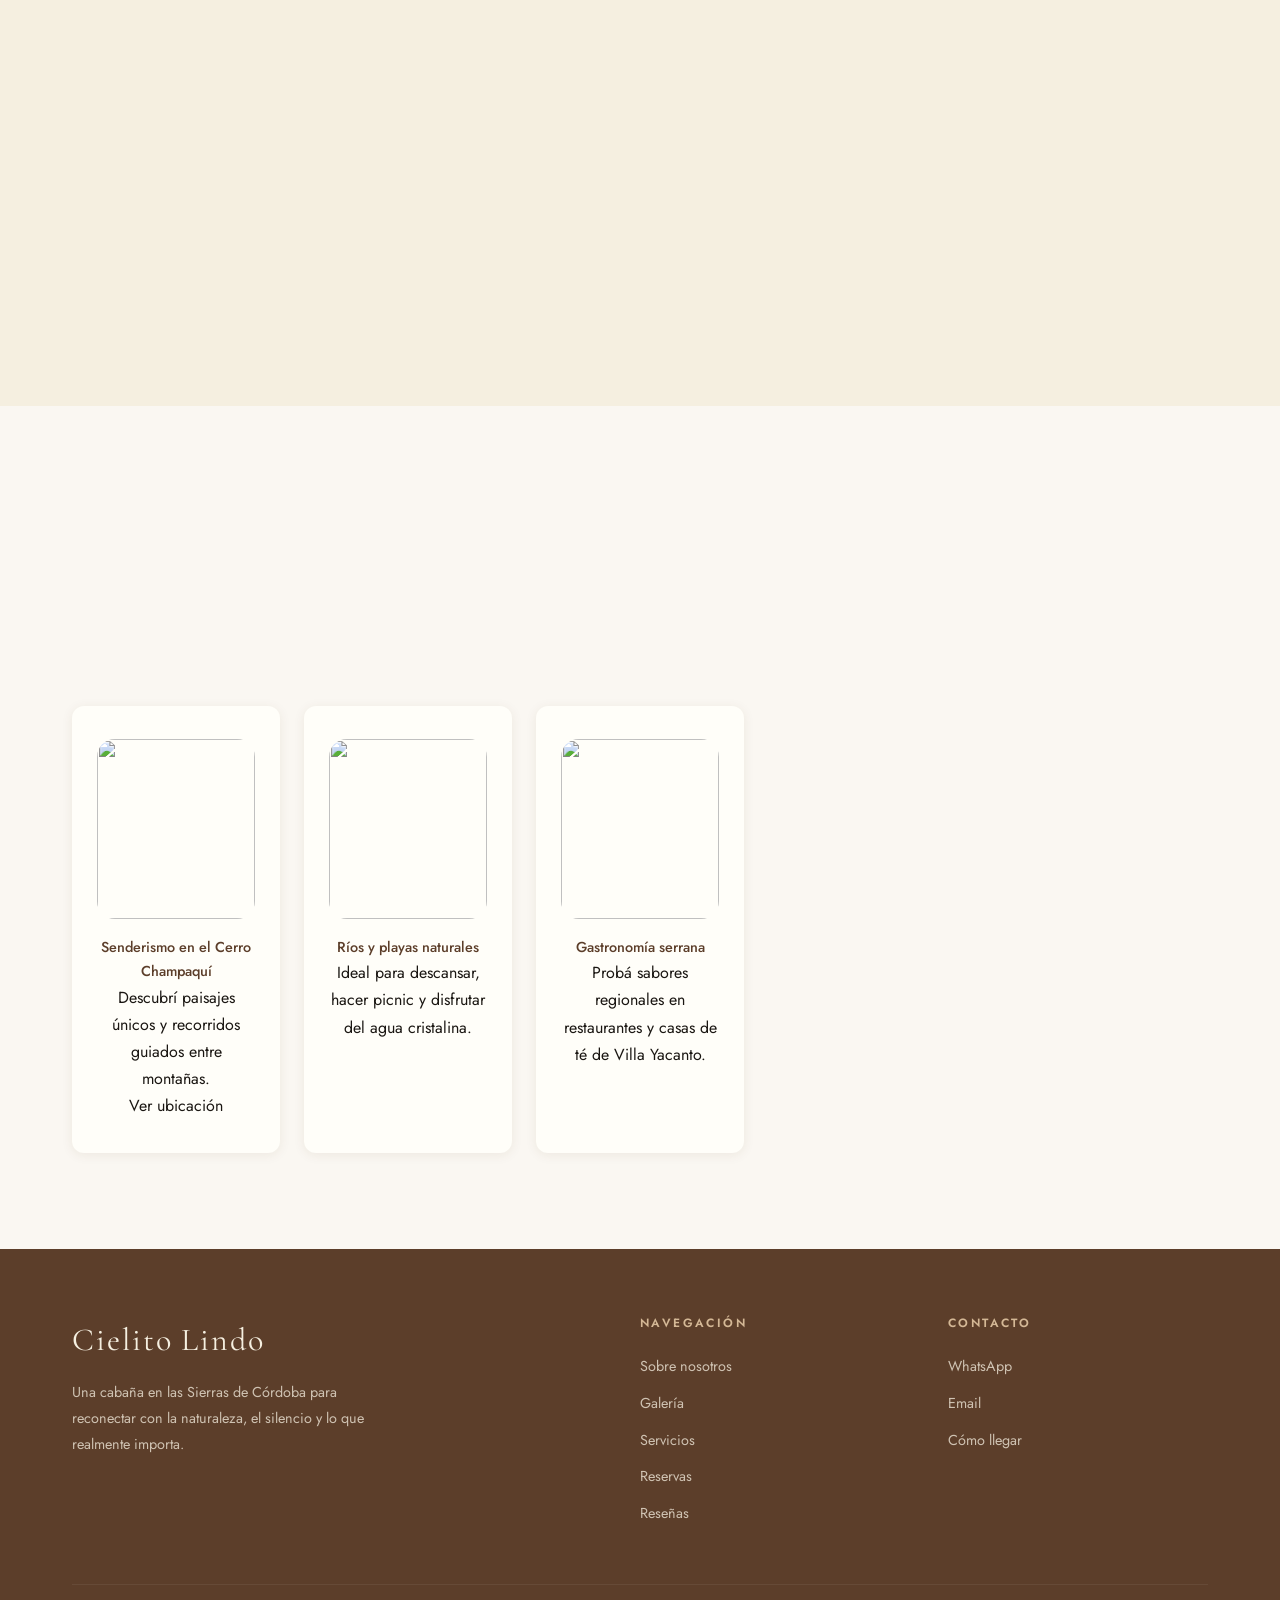
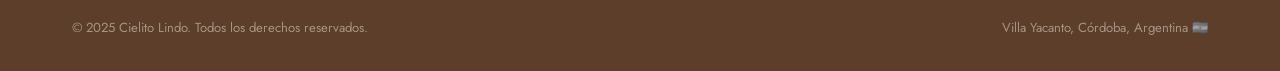
==== commit cd613cec: "Fix Firebase compat" ====
--- a/cielito lindo final/index.html
+++ b/cielito lindo final/index.html
@@ -478,18 +478,18 @@
   </div>
 </div>
 
-<!-- FIREBASE (compat, correcto para tu setup actual) -->
+<!-- Firebase Compat -->
 <script src="https://www.gstatic.com/firebasejs/9.23.0/firebase-app-compat.js"></script>
 <script src="https://www.gstatic.com/firebasejs/9.23.0/firebase-auth-compat.js"></script>
 <script src="https://www.gstatic.com/firebasejs/9.23.0/firebase-firestore-compat.js"></script>
 <script src="https://www.gstatic.com/firebasejs/9.23.0/firebase-storage-compat.js"></script>
 
-<!-- JS -->
+<!-- App JS -->
+<script src="./js/firebase-config.js"></script>
 <script src="./js/auth.js"></script>
 <script src="./js/bookings.js"></script>
 <script src="./js/gallery.js"></script>
-
-<!-- IMPORTANTE -->
+<script src="./js/admin.js"></script>
 <script src="./js/main.js"></script>
 </body>
 </html>
